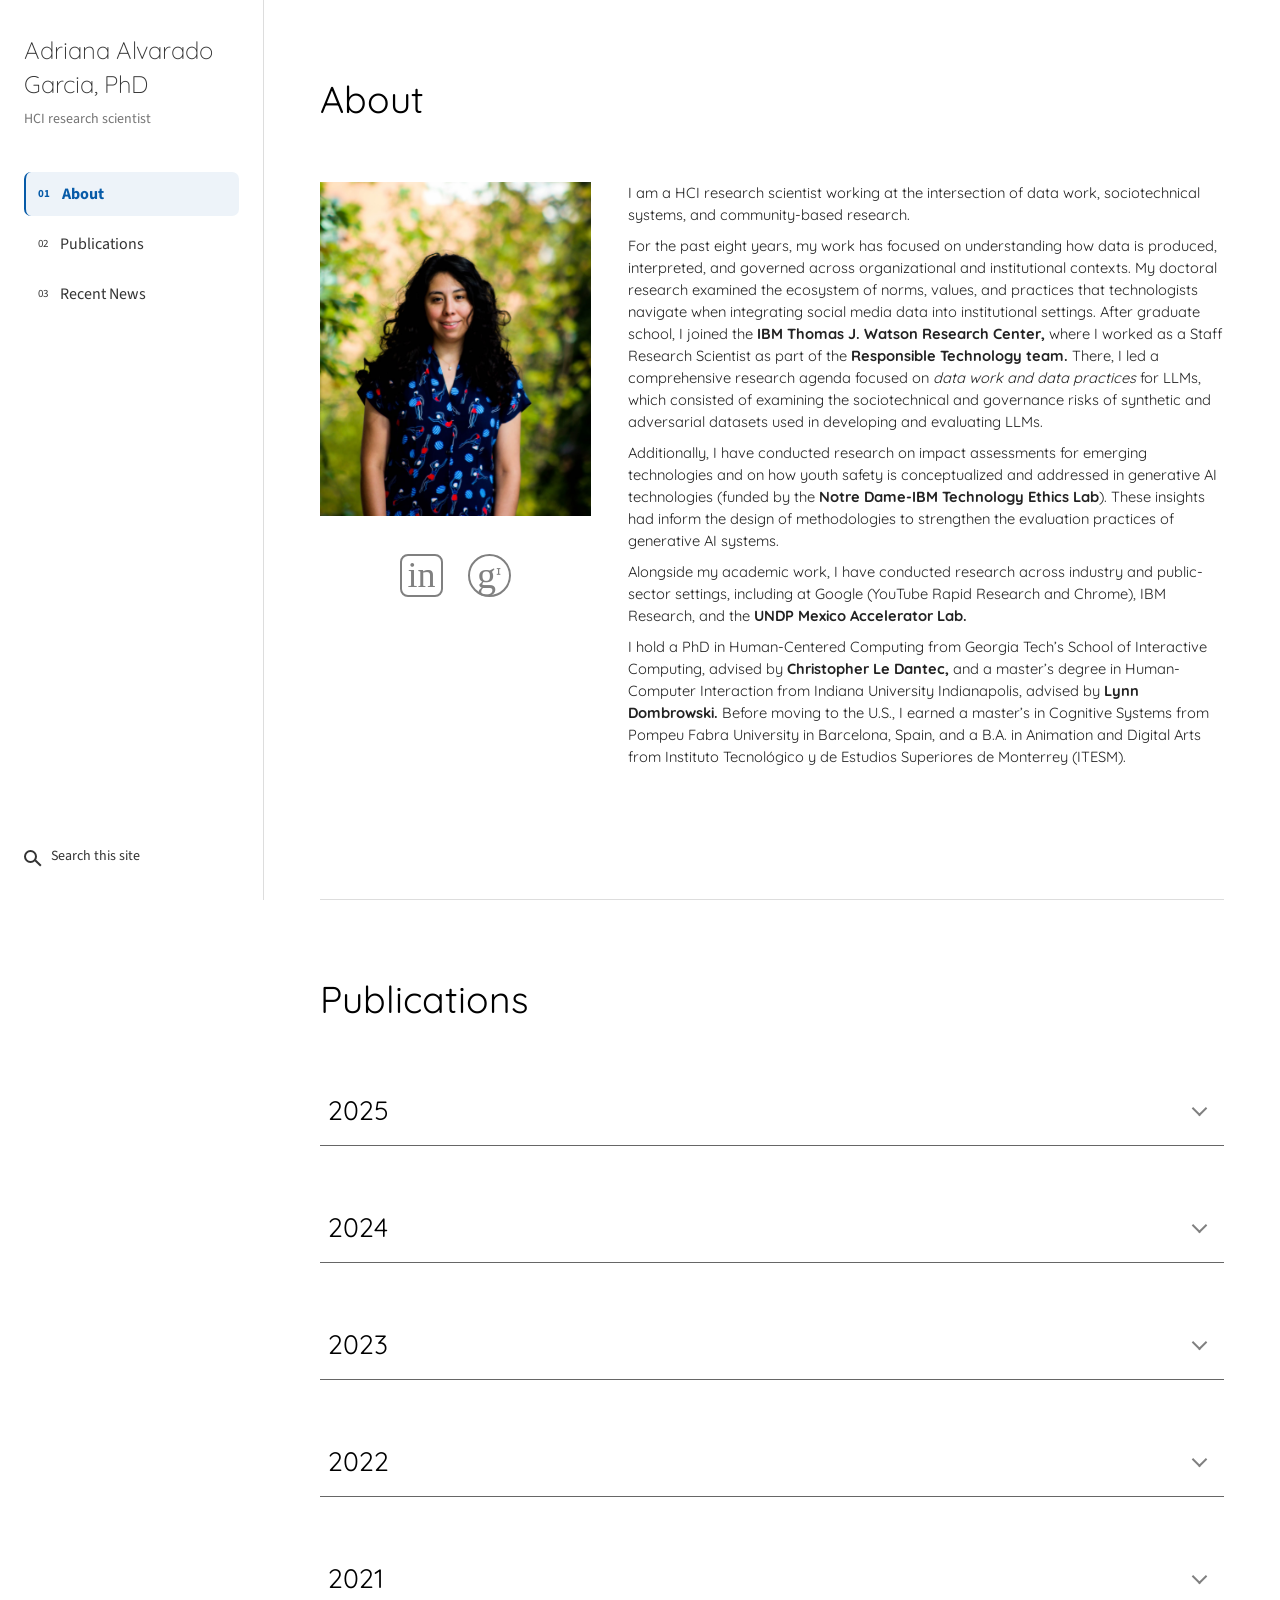
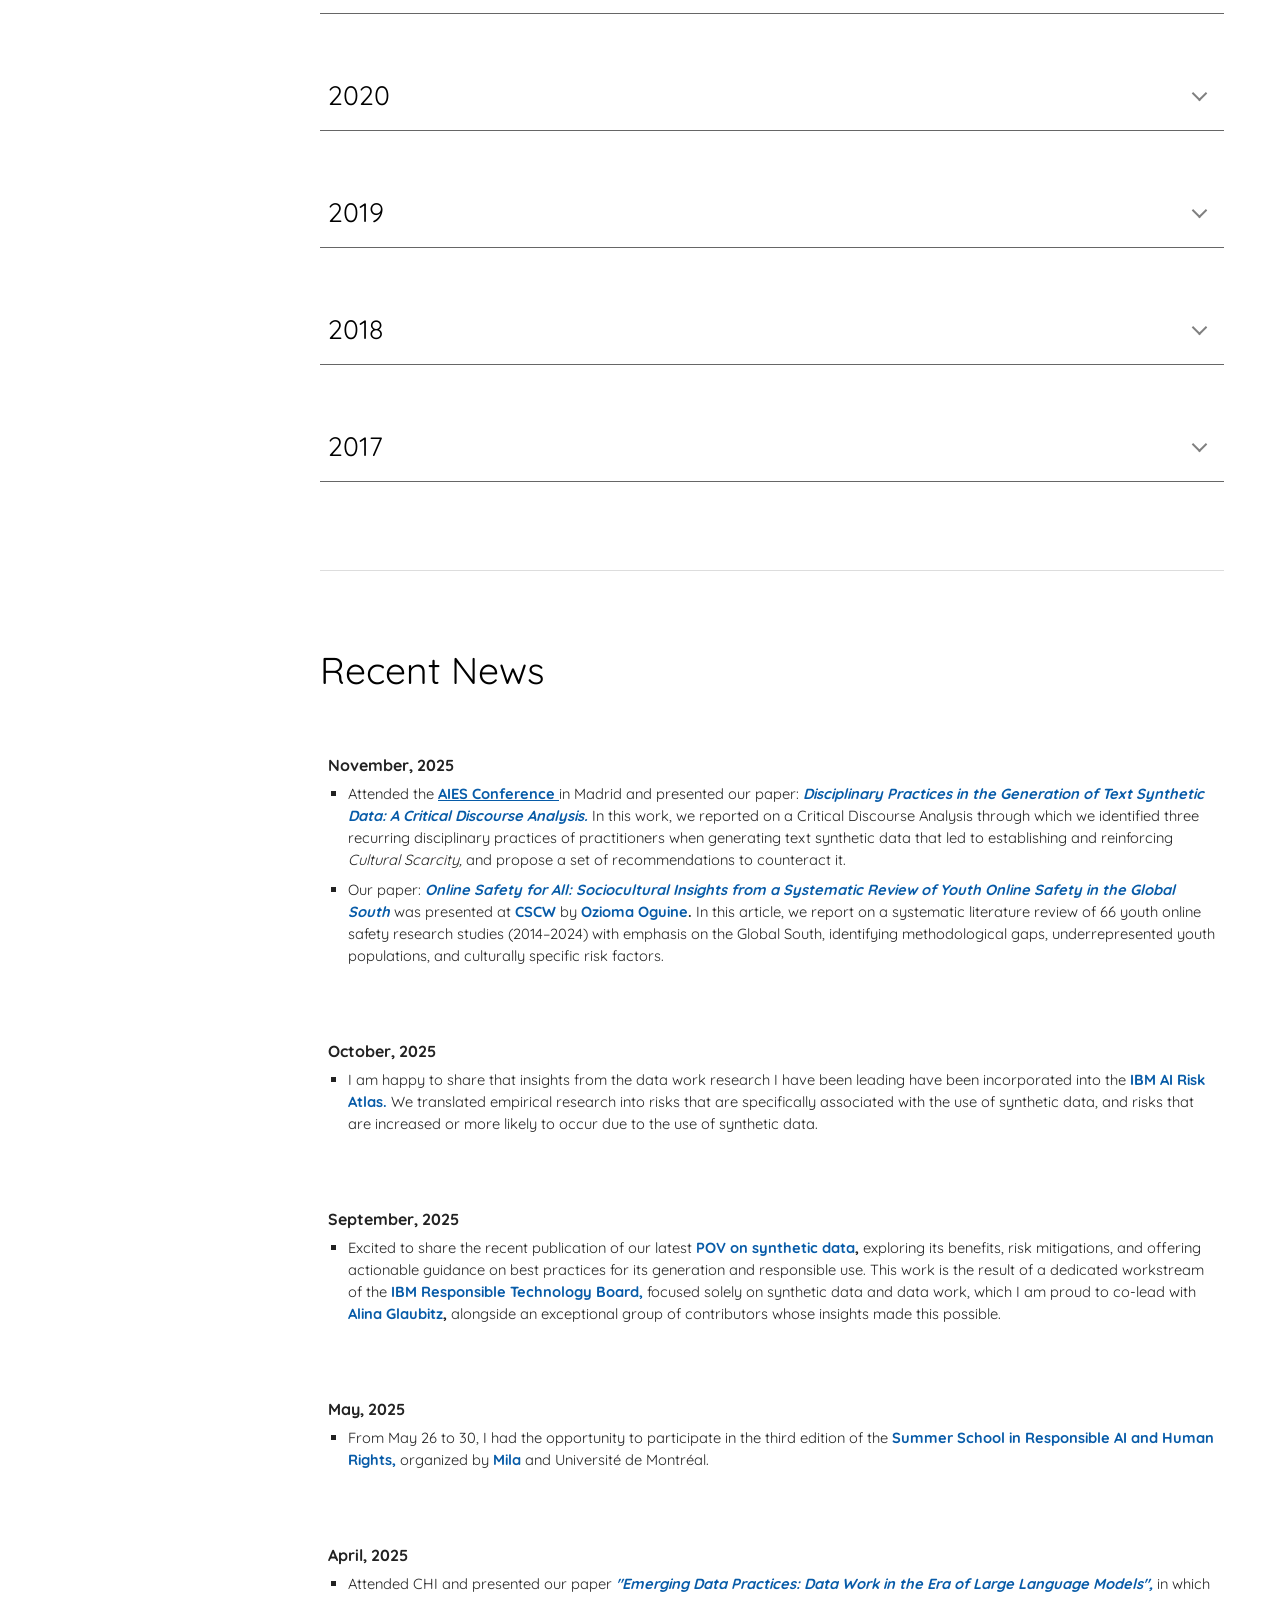
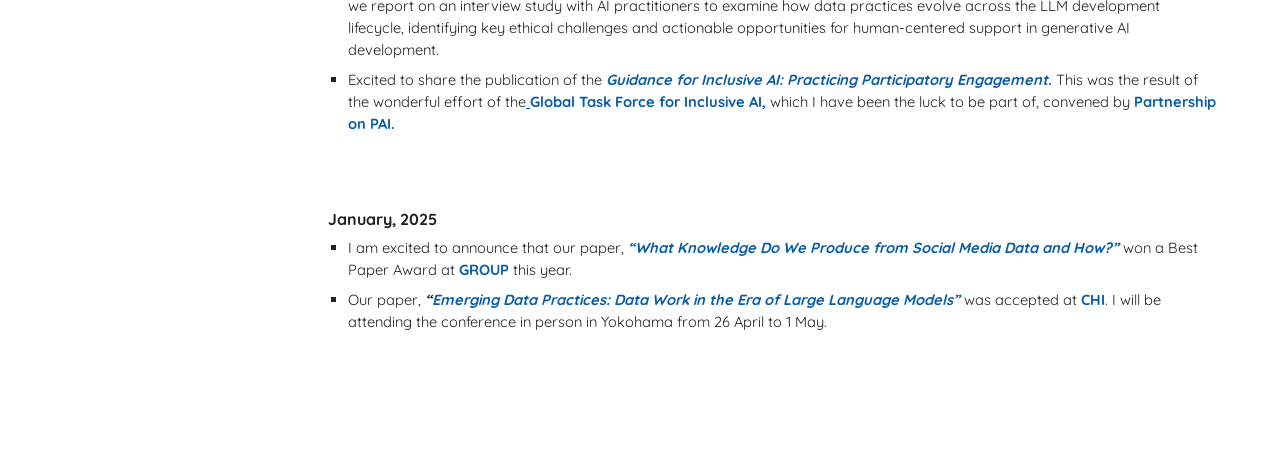
==== index.html @ a26ce8b4 "Add scrolling portfolio layout with sidebar navigation" ====
<!DOCTYPE html>
<html lang="en">
<head>
  <meta charset="UTF-8">
  <meta name="viewport" content="width=device-width, initial-scale=1">
  <meta name="description" content="Adriana Alvarado Garcia — HCI research scientist. About, publications, and recent news.">
  <title>Adriana Alvarado Garcia, PhD</title>
  <link rel="preconnect" href="https://fonts.googleapis.com">
  <link rel="preconnect" href="https://fonts.gstatic.com" crossorigin>
  <link href="https://fonts.googleapis.com/css2?family=Quicksand:wght@300;400;500;600;700&amp;family=Source+Sans+3:wght@400;600;700&amp;display=swap" rel="stylesheet">
  <link rel="stylesheet" href="style.css">
  <script src="navigation.js" defer></script>
</head>
<body>
  <a class="skip-link" href="#main-content">Skip to content</a>

  <header class="sidebar">
    <div class="sidebar-heading">
      <a class="site-name" href="#about">Adriana Alvarado Garcia, PhD</a>
      <p class="site-description">HCI research scientist</p>
    </div>

    <!-- Each link points to a section below. JavaScript updates only its active highlight. -->
    <nav class="section-navigation" aria-label="Main navigation">
      <a href="#about"><span class="section-number" aria-hidden="true">01</span>About</a>
      <a href="#publications"><span class="section-number" aria-hidden="true">02</span>Publications</a>
      <a href="#recent-news"><span class="section-number" aria-hidden="true">03</span>Recent News</a>
    </nav>

    <details class="site-search">
      <summary aria-label="Search this site"><span class="search-icon" aria-hidden="true"></span><span class="search-label">Search this site</span></summary>
      <form action="https://www.google.com/search" method="get">
        <label for="search-query">Search this site with Google</label>
        <input type="hidden" name="sitesearch" value="adrianaag.github.io/adriana-alvarado.github.io/">
        <input id="search-query" type="search" name="q" required>
        <button type="submit">Search</button>
      </form>
    </details>
  </header>

  <!-- All website content lives here; edit these sections directly. -->
  <main id="main-content" class="site-main" tabindex="-1">
    <h1 class="visually-hidden">Adriana Alvarado Garcia, PhD</h1>

    <section id="about" class="content-section" aria-labelledby="about-heading">
      <h2 id="about-heading" class="section-title">About</h2>
      <div class="about-layout">
        <aside class="profile" aria-label="Portrait and professional profiles">
          <img class="portrait" src="assets/adriana.jpg" alt="Adriana Alvarado Garcia" width="365" height="449">
          <div class="social-links">
            <a class="linkedin" href="https://www.linkedin.com/in/adrianaalvaradogarcia/" aria-label="LinkedIn profile">in</a>
            <a class="scholar" href="https://scholar.google.com/citations?user=RM2szxkAAAAJ&amp;hl=en" aria-label="Google Scholar profile">g<span aria-hidden="true">ᶦ</span></a>
          </div>
        </aside>

        <section class="biography" aria-label="About Adriana">
          <!-- Edit the biography paragraphs below. -->
          <p>
            I am a HCI research scientist working at the intersection of data work, sociotechnical systems, and
            community-based research.
          </p>

          <p>
            For the past eight years, my work has focused on understanding how data is produced, interpreted, and
            governed across organizational and institutional contexts. My doctoral research examined the ecosystem
            of norms, values, and practices that technologists navigate when integrating social media data into
            institutional settings. After graduate school, I joined the <a
            href="https://research.ibm.com/labs/yorktown-heights"><strong>IBM Thomas J. Watson Research
            Center,</strong></a> where I worked as a Staff Research Scientist as part of the <a
            href="https://research.ibm.com/topics/responsible-technology"><strong>Responsible Technology team.
            </strong></a>There, I led a comprehensive research agenda focused on <em>data work and data
            practices</em> for LLMs, which consisted of examining the sociotechnical and governance risks of
            synthetic and adversarial datasets used in developing and evaluating LLMs.
          </p>

          <p>
            Additionally, I have conducted research on impact assessments for emerging technologies and on how
            youth safety is conceptualized and addressed in generative AI technologies (funded by the <a
            href="https://ethics.nd.edu/assets/605840/final_2023_24_tel_annual_report.pdf"><strong>Notre Dame-IBM
            Technology Ethics Lab</strong></a>). These insights had inform the design of methodologies to
            strengthen the evaluation practices of generative AI systems.
          </p>

          <p>
            Alongside my academic work, I have conducted research across industry and public-sector settings,
            including at Google (YouTube Rapid Research and Chrome), IBM Research, and the <a
            href="https://www.undp.org/acceleratorlabs/undp-mexico-accelerator-lab"><strong>UNDP Mexico Accelerator
            Lab. </strong></a>
          </p>

          <p>
            I hold a PhD in Human-Centered Computing from Georgia Tech’s School of Interactive Computing, advised
            by <a href="https://www.khoury.northeastern.edu/people/chris-le-dantec/"><strong>Christopher Le
            Dantec,</strong></a> and a master’s degree in Human-Computer Interaction from Indiana University
            Indianapolis, advised by <a href="https://www.cc.gatech.edu/people/lynn-dombrowski"><strong>Lynn
            Dombrowski.</strong></a> Before moving to the U.S., I earned a master’s in Cognitive Systems from
            Pompeu Fabra University in Barcelona, Spain, and a B.A. in Animation and Digital Arts from Instituto
            Tecnológico y de Estudios Superiores de Monterrey (ITESM).
          </p>
        </section>
      </div>
    </section>

    <section id="publications" class="content-section publications" aria-labelledby="publications-heading">
      <h2 id="publications-heading" class="section-title">Publications</h2>

      <!-- Years are collapsed initially. Add 'open' to a details tag to expand it by default. -->
      <!-- 2025: copy an article block to add a publication. -->
      <details class="publication-year" id="year-2025">
        <summary><h3>2025</h3></summary>
        <article class="publication">
          <h4>
            <a href="https://ojs.aaai.org/index.php/AIES/article/view/36538">Disciplinary Practices in the
            Generation of Text Synthetic Data: A Critical Discourse Analysis.</a>
          </h4>
          <p class="authors">
            <u>Alvarado Garcia, A.,</u> Shukla, N. A., Azmat, M.,&amp; Wong-Villacres, M.
          </p>
          <p class="venue">
            AIES 2025 Conference Paper
          </p>
        </article>

        <article class="publication">
          <h4>
            <a href="https://www.ibm.com/downloads/documents/us-en/1379d3325a5ae60f">Unlocking AI Opportunities
            with the Responsible Generation and Use of Synthetic Data</a>
          </h4>
          <p class="authors">
            <u>Adriana Alvarado Garcia, </u>Alina Glaubitz, Aliza Heching, Andrea Greggo, Eda Kavlakoglu, Enikõ
            Rózsa, Erik Altman, Jamie VanDodick, Joy Deng, Kristi Spess, Muneeza Azmat, Perla Khattar, Saishruthi
            Swaminathan, Rogerio Abreu de Paula.
          </p>
          <p class="venue">
            IBM Responsible Technology Board Point of View 2025
          </p>
        </article>

        <article class="publication">
          <h4>
            <a href="https://dl.acm.org/doi/10.1145/3757639">Online Safety for All: Sociocultural Insights from a
            Systematic Review of Youth Online Safety in the Global South.</a>
          </h4>
          <p class="authors">
            Ozioma C. Oguine, Oghenemaro Anuyah, Zainab Agha, Iris Melgarez, <u>Adriana Alvarado Garcia,
            </u>Karla Badillo-Urquiola.
          </p>
          <p class="venue">
            CSCW 2025 Conference Paper
          </p>
        </article>

        <article class="publication">
          <h4>
            <a href="https://dl.acm.org/doi/10.1145/3715070.3748294">Bridging Expertise and Participation in AI:
            Multistakeholder Approaches to Safer AI Systems for Youth Online Safety. </a>
          </h4>
          <p class="authors">
            Ozioma C. Oguine, Johanna Olesk, Jaemarie Solyst, Michael Madaio, Michael Muller, <u>Adriana Alvarado
            Garcia, </u>and Karla Badillo-Urquiola.
          </p>
          <p class="venue">
            CSCW 2025 Workshop
          </p>
        </article>

        <article class="publication">
          <h4>
            <a href="https://dl.acm.org/doi/10.1145/3706598.3714069">Emerging Data Practices: Data Work in the
            Era of Large Language Models.</a>
          </h4>
          <p class="authors">
            <u>Adriana Alvarado Garcia,</u> Heloisa Candello, Karla Badillo-Urquiola, and Marisol Wong-Villacres.
          </p>
          <p class="venue">
            CHI 2025 Conference Paper
          </p>
        </article>

        <article class="publication">
          <h4>
            <a href="https://www.tandfonline.com/doi/full/10.1080/23299460.2025.2499302">Opportunities and
            challenges of multidisciplinary algorithmic impact assessments. </a>
          </h4>
          <p class="authors">
            Becerra Sandoval, J. C., Jing, F., <u>Alvarado Garcia, A.,</u> Berger, S. E., Candello, H., &amp;
            Lustig, C.
          </p>
          <p class="venue">
            Journal of Responsible Innovation 2025
          </p>
        </article>

        <article class="publication">
          <h4>
            <a href="https://dl.acm.org/doi/10.1145/3701216">What Knowledge Do We Produce from Social Media Data
            and How? </a>
          </h4>
          <p class="authors">
            Adriana Alvarado Garcia, Tianling Yang, and Milagros Miceli.
          </p>
          <p class="venue">
            GROUP 2025 Conference Paper 🏆 Best Paper Award
          </p>
        </article>
      </details>

      <!-- 2024: copy an article block to add a publication. -->
      <details class="publication-year" id="year-2024">
        <summary><h3>2024</h3></summary>
        <article class="publication">
          <h4>
            <a href="https://dl.acm.org/doi/10.1145/3613904.3642673">Bitacora: A Toolkit for Supporting
            NonProfits to Critically Reflect on Social Media Data Use. </a>
          </h4>
          <p class="authors">
            Adriana Alvarado Garcia, Marisol Wong-Villacres, Benjamín Hernández, and Christopher A Le Dantec.
          </p>
          <p class="venue">
            CHI 2024 Conference Paper
          </p>
        </article>

        <article class="publication">
          <h4>
            <a href="https://dl.acm.org/doi/10.1145/3678884.3681836">Practicing Inclusivity in AI: Stakeholder
            Engagement Policy in Action.</a>
          </h4>
          <p class="authors">
            Tina M. Park, <u>Adriana Alvarado Garcia, </u>Juana Catalina Becerra Sandoval, Jiyoo Chang, Bill
            Curtis-Davidson, Remi Denton, Seeta Peña Gangadharan, Lara Groves, Jerremy Holland, Kenneth Holstein,
            Tamara Kneese, Jacob Metcalf, Emanuel Moss, Wilneida Negrón, Afsaneh Rigot, and Lauren Wilcox.
          </p>
          <p class="venue">
            CSCW 2024 Workshop
          </p>
        </article>

        <article class="publication">
          <h4>
            <a href="https://dl.acm.org/doi/10.1145/3678884.3681904">Identifying the Values that Shape HCI and
            CSCW Research with Latin American Communities: A Collaborative Autoethnography. </a>
          </h4>
          <p class="authors">
            Carla F. Griggio, Mayra D. Barrera Machuca, Marisol Wong-Villacres, Laura S. Gaytán-Lugo, Karla
            Badillo-Urquiola, <u>Adriana Alvarado Garcia,</u> Monica Perusquia-Hernandez, Marianela Ciolfi
            Felice, Franceli L. Cibrian, Michaelanne Thomas, Carolina Fuentes, and Pedro Reynolds-Cuéllar.
          </p>
          <p class="venue">
            CSCW 2024 Poster
          </p>
        </article>
      </details>

      <!-- 2023: copy an article block to add a publication. -->
      <details class="publication-year" id="year-2023">
        <summary><h3>2023</h3></summary>
        <article class="publication">
          <h4>
            <a href="https://dl.acm.org/doi/10.1145/3544548.3580916">Mobilizing Social Media Data: Reflections of
            a Researcher Mediating between Data and Organization. </a>
          </h4>
          <p class="authors">
            <u>Adriana Alvarado Garcia, </u>Marisol Wong-Villacres, Milagros Miceli, Benjamín Hernández, and
            Christopher A Le Dantec.
          </p>
          <p class="venue">
            CHI 2023 Conference Paper
          </p>
        </article>

        <article class="publication">
          <h4>
            <a href="https://dl.acm.org/doi/10.1145/3584931.3611282">Community-driven AI: Empowering people
            through responsible data-driven decision-making. </a>
          </h4>
          <p class="authors">
            Ruyuan Wan, <u>Adriana Alvarado Garcia, </u>Devansh Saxena, Catalina Vajiac, Anna Kawakami, Logan
            Stapleton, Haiyi Zhu, Kenneth Holstein, Heloisa Candello, and Karla Badillo-Urquiola.
          </p>
          <p class="venue">
            CSCW 2023 Workshop
          </p>
        </article>

        <article class="publication">
          <h4>
            FUBU: Community and Care in Conferences and Research. «Critiquing and Rethinking Fairness,
            Accountability, and Transparency»
          </h4>
          <p class="authors">
            Emnet Tafesse, Lauren Quigley, <u>Adriana Alvarado Garcia, </u>J. Becerra Sandoval, and Ranjit Singh.
          </p>
          <p class="venue">
            FAccT 2023 CRAFT Session
          </p>
        </article>

        <article class="publication">
          <h4>
            <a href="https://dl.acm.org/doi/10.1145/3545947.3569601">Trajectory of Hispanic Women Professionals:
            Challenges and Strategies. </a>
          </h4>
          <p class="authors">
            <u>Adriana Alvarado Garcia, </u>Karla Badillo-Urquiola, Brianna Posadas, and Manuel A.
            Pérez-Quiñones.
          </p>
          <p class="venue">
            SIGCSE 2023 Panel | <a
            href="https://women.acm.org/latina-computing-professionals-panel-at-tapia-2022/">ACM-W Note</a>
          </p>
        </article>
      </details>

      <!-- 2022: copy an article block to add a publication. -->
      <details class="publication-year" id="year-2022">
        <summary><h3>2022</h3></summary>
        <article class="publication">
          <h4>
            <a href="https://dl.acm.org/doi/10.1145/3555623">Documenting Data Production Processes: A
            Participatory Approach for Data Work. </a>
          </h4>
          <p class="authors">
            Milagros Miceli, Tianling Yang, <u>Adriana Alvarado Garcia, </u>Julian Posada, Sonja Mei Wang, Marc
            Pohl, and Alex Hanna.
          </p>
          <p class="venue">
            CSCW 2022 Conference Paper
          </p>
        </article>

        <article class="publication">
          <h4>
            <a href="https://dl.acm.org/doi/10.1145/3491101.3516404">SIGuiendo’ Each Other Steps. </a>
          </h4>
          <p class="authors">
            Heloisa Candello, Adriana S Vivacqua, Pedro Reynolds-Cuéllar, Marisol Wong-Villacres, Laura Sanely
            Gaytán-Lugo, and <u>Adriana Alvarado Garcia. </u>
          </p>
          <p class="venue">
            CHI 2022 SIG
          </p>
        </article>

        <article class="publication">
          <h4>
            <a href="https://dl.acm.org/doi/10.1145/3491101.3505222">Crossing Data: Building Bridges with
            Activist and Academic Practices from and for Latin America (Cruzar datos: Tendiendo Puentes con
            Prácticas Activistas y Académicas desde y para América Latina). </a>
          </h4>
          <p class="authors">
            <u>Adriana Alvarado Garcia,</u> Ivana Feldfeber, Milagros Miceli, Saide Mobayed, and Helena Suárez
            Val.
          </p>
          <p class="venue">
            CHI 2022 Workshop
          </p>
        </article>
      </details>

      <!-- 2021: copy an article block to add a publication. -->
      <details class="publication-year" id="year-2021">
        <summary><h3>2021</h3></summary>
        <article class="publication">
          <h4>
            Resisting Resolution: Enterprise Civic Systems Meet Community Organizing. Multimodal Technologies and
            Interaction.
          </h4>
          <p class="authors">
            Le Dantec CA, <u>Alvarado Garcia A,</u> Connelly C, Meng A.
          </p>
          <p class="venue">
            Journal Multimodal Technology and Interaction 2021
          </p>
        </article>

        <article class="publication">
          <h4>
            Keepin’ it real about race in HCI.
          </h4>
          <p class="authors">
            Race in HCI Collective, Angela D. R. Smith, <u>Adriana Alvarado Garcia,</u> Ian Arawjo, Audrey
            Bennett, Khalia Braswell, Bryan Dosono, Ron Eglash, Denae Ford, Daniel Gardner, Shamika Goddard, Jaye
            Nias, Cale Passmore, Yolanda Rankin, Naba Rizvi, Carol F. Scott, Jakita Thomas, Alexandra To, Ihudiya
            Finda Ogbonnaya-Ogburu, and Marisol Wong-Villacres.
          </p>
          <p class="venue">
            Interactions Magazine (September - October 2021)
          </p>
        </article>

        <article class="publication">
          <h4>
            Decolonial Pathways: Our Manifesto for a Decolonizing Agenda in HCI Research and Design.
          </h4>
          <p class="authors">
            <u>Adriana Alvarado Garcia, </u>Juan F. Maestre, Manuhuia Barcham, Marilyn Iriarte, Marisol
            Wong-Villacres, Oscar A Lemus, Palak Dudani, Pedro Reynolds-Cuéllar, Ruotong Wang, and Teresa
            Cerratto Pargman.
          </p>
          <p class="venue">
            CHI 2021 alt.chi
          </p>
        </article>

        <article class="publication">
          <h4>
            Lessons from Latin America: embracing horizontality to reconstruct HCI as a pluriverse.
          </h4>
          <p class="authors">
            Marisol Wong-Villacres, <u>Adriana Alvarado Garcia,</u> Karla Badillo-Urquiola, Mayra Donaji Barrera
            Machuca, Marianela Ciolfi Felice, Laura S. Gaytán-Lugo, Oscar A. Lemus, Pedro Reynolds-Cuéllar, and
            Monica Perusquía-Hernández.
          </p>
          <p class="venue">
            Interactions Magazine (March - April 2021)
          </p>
        </article>
      </details>

      <!-- 2020: copy an article block to add a publication. -->
      <details class="publication-year" id="year-2020">
        <summary><h3>2020</h3></summary>
        <article class="publication">
          <h4>
            Data Migrations: Exploring the Use of Social Media Data as Evidence for Human Rights Advocacy.
          </h4>
          <p class="authors">
            <u>Adriana Alvarado Garcia,</u> Matthew J. Britton, Dhairya Manish Doshi, Munmun De Choudhury, and
            Christopher A. Le Dantec.
          </p>
          <p class="venue">
            CSCW 2020 Conference Paper
          </p>
        </article>

        <article class="publication">
          <h4>
            Decolonizing Learning Spaces for Sociotechnical Research and Design.
          </h4>
          <p class="authors">
            Marisol Wong-Villacres, <u>Adriana Alvarado Garcia, </u>Juan F. Maestre, Pedro Reynolds-Cuéllar,
            Heloisa Candello, Marilyn Iriarte, and Carl DiSalvo.
          </p>
          <p class="venue">
            CSCW 2020 Workshop
          </p>
        </article>

        <article class="publication">
          <h4>
            Civic Technologies: Research, Practice and Open Challenges.
          </h4>
          <p class="authors">
            Pablo Aragon,Adriana Alvarado Garcia, Christopher A. Le Dantec, Claudia Flores-Saviaga, and Jorge
            Saldivar.
          </p>
          <p class="venue">
            CSCW 2020 Workshop
          </p>
        </article>

        <article class="publication">
          <h4>
            Fostering HCI Research in, by, and for Latin America.
          </h4>
          <p class="authors">
            <u>Adriana Alvarado Garcia,</u> Karla Badillo-Urquiola, Mayra D. Barrera Machuca, Franceli L.
            Cibrian, Marianela Ciolfi Felice, Laura S. Gaytán-Lugo, Diego Gómez-Zará, Carla F. Griggio, Monica
            Perusquia-Hernandez, Soraia Silva-Prietch, Carlos E. Tejada, and Marisol Wong-Villacres.
          </p>
          <p class="venue">
            CHI 2020 SIG
          </p>
        </article>

        <article class="publication">
          <h4>
            What’s Race Got To Do With It? Engaging in Race in HCI.
          </h4>
          <p class="authors">
            Angela D. R. Smith, Alex A. Ahmed, <u>Adriana Alvarado Garcia, </u>Bryan Dosono, Ihudiya
            Ogbonnaya-Ogburu, Yolanda Rankin, Alexandra To, and Kentaro Toyama.
          </p>
          <p class="venue">
            CHI 2020 Workshop
          </p>
        </article>

        <article class="publication">
          <h4>
            Reflections from the Classroom and Beyond: Imagining a Decolonized HCI Education.
          </h4>
          <p class="authors">
            Marisol Wong-Villacres, <u>Adriana Alvarado Garcia,</u> and Javier Tibau.
          </p>
          <p class="venue">
            CHI 2020 alt.chi
          </p>
        </article>
      </details>

      <!-- 2019: copy an article block to add a publication. -->
      <details class="publication-year" id="year-2019">
        <summary><h3>2019</h3></summary>
        <article class="publication">
          <h4>
            Bringing Shades of Feminism To Human-Centered Computing.
          </h4>
          <p class="authors">
            Manasee Narvilkar, Josiah Mangiameli, <u>Adriana Alvarado Garcia, </u>Azra Ismail, Daniel Schiff,
            Danielle Schechter, Jordan Chen, Karthik Bhat, Marisol Wong-Villacres, Anusha Vasudeva, Aparna
            Ramesh, Michaelanne Dye, Naveena Karusala, Pragati Singh, Savanthi Murthy, Shubhangi Gupta, Udaya
            Lakshmi, and Neha Kumar.
          </p>
          <p class="venue">
            CHI 2019 alt.chi
          </p>
        </article>
      </details>

      <!-- 2018: copy an article block to add a publication. -->
      <details class="publication-year" id="year-2018">
        <summary><h3>2018</h3></summary>
        <article class="publication">
          <h4>
            Quotidian Report: Grassroots Data Practices to Address Public Safety.
          </h4>
          <p class="authors">
            <u>Adriana Alvarado Garcia </u>and Christopher A. Le Dantec.
          </p>
          <p class="venue">
            CSCW 2018 Conference Paper
          </p>
        </article>
      </details>

      <!-- 2017: copy an article block to add a publication. -->
      <details class="publication-year" id="year-2017">
        <summary><h3>2017</h3></summary>
        <article class="publication">
          <h4>
            On Making Data Actionable: How Activists Use Imperfect Data to Foster Social Change for Human Rights
            Violations in Mexico.
          </h4>
          <p class="authors">
            <u>Adriana Alvarado Garcia, </u>Alyson L. Young, and Lynn Dombrowski.
          </p>
          <p class="venue">
            CSCW 2018 Conference Paper
          </p>
        </article>

        <article class="publication">
          <h4>
            Low-Wage Precarious Workers’ Sociotechnical Practices Working Towards Addressing Wage Theft.
          </h4>
          <p class="authors">
            Lynn Dombrowski, Adriana Alvarado Garcia, and Jessica Despard.
          </p>
          <p class="venue">
            CHI 2017 Conference Paper 🏆 Honorable Mention
          </p>
        </article>
      </details>
    </section>

    <section id="recent-news" class="content-section news" aria-labelledby="news-heading">
      <h2 id="news-heading" class="section-title">Recent News</h2>

      <!-- Add new months at the top. Copy a section for a month, or an li for one news item. -->
      <section class="news-month" aria-labelledby="november-2025">
        <h3 id="november-2025">November, 2025</h3>
        <ul>
          <li>
            Attended the <a href="https://www.aies-conference.com/2025/"><u><strong>AIES Conference
            </strong></u></a>in Madrid and presented our paper:<a
            href="https://ojs.aaai.org/index.php/AIES/article/view/36538"><em> </em><em><strong>Disciplinary
            Practices in the Generation of Text Synthetic Data: A Critical Discourse Analysis.
            </strong></em></a>In this work, we reported on a Critical Discourse Analysis through which we
            identified three recurring disciplinary practices of practitioners when generating text synthetic
            data that led to establishing and reinforcing <em>Cultural Scarcity,</em> and propose a set of
            recommendations to counteract it.
          </li>
          <li>
            Our paper: <a href="https://dl.acm.org/doi/10.1145/3757639"><em><strong>Online Safety for All:
            Sociocultural Insights from a Systematic Review of Youth Online Safety in the Global
            South</strong></em> </a>was presented at <a
            href="https://cscw.acm.org/2025/"><strong>CSCW</strong></a> by <a
            href="https://www.linkedin.com/in/ozioma-oguine-083653135/overlay/about-this-profile/"><strong>Ozioma
            Oguine</strong></a><strong>. </strong>In this article, we report on a systematic literature review of
            66 youth online safety research studies (2014–2024) with emphasis on the Global South, identifying
            methodological gaps, underrepresented youth populations, and culturally specific risk factors.
          </li>
        </ul>
      </section>

      <section class="news-month" aria-labelledby="october-2025">
        <h3 id="october-2025">October, 2025</h3>
        <ul>
          <li>
            I am happy to share that insights from the data work research I have been leading have been
            incorporated into the<a href="https://www.ibm.com/docs/en/watsonx/saas?topic=ai-risk-atlas"><strong>
            IBM AI Risk Atlas. </strong></a>We translated empirical research into risks that are specifically
            associated with the use of synthetic data, and risks that are increased or more likely to occur due
            to the use of synthetic data.
          </li>
        </ul>
      </section>

      <section class="news-month" aria-labelledby="september-2025">
        <h3 id="september-2025">September, 2025</h3>
        <ul>
          <li>
            Excited to share the recent publication of our latest <a
            href="https://www.ibm.com/downloads/documents/us-en/1379d3325a5ae60f"><strong>POV on synthetic
            data</strong></a><strong>,</strong> exploring its benefits, risk mitigations, and offering actionable
            guidance on best practices for its generation and responsible use. This work is the result of a
            dedicated workstream of the<a
            href="https://www.ibm.com/think/author/ibm-responsible-technology-board"> <strong>IBM Responsible
            Technology Board,</strong> </a>focused solely on synthetic data and data work, which I am proud to
            co-lead with<a href="https://www.linkedin.com/in/alina-glaubitz/"> <strong>Alina
            Glaubitz</strong></a><strong>,</strong> alongside an exceptional group of contributors whose insights
            made this possible.
          </li>
        </ul>
      </section>

      <section class="news-month" aria-labelledby="may-2025">
        <h3 id="may-2025">May, 2025</h3>
        <ul>
          <li>
            From May 26 to 30, I had the opportunity to participate in the third edition of the <a
            href="https://mila.quebec/en/news/highlights-from-the-2025-summer-school-in-responsible-ai-and-human-rights"><strong>Summer
            School in Responsible AI and Human Rights,</strong></a> organized by <a
            href="https://mila.quebec/en"><strong>Mila</strong></a> and Université de Montréal.
          </li>
        </ul>
      </section>

      <section class="news-month" aria-labelledby="april-2025">
        <h3 id="april-2025">April, 2025</h3>
        <ul>
          <li>
            Attended CHI and presented our paper <a
            href="https://dl.acm.org/doi/10.1145/3706598.3714069"><em><strong>&quot;Emerging Data Practices: Data
            Work in the Era of Large Language Models&quot;,</strong></em></a> in which we report on an interview
            study with AI practitioners to examine how data practices evolve across the LLM development
            lifecycle, identifying key ethical challenges and actionable opportunities for human-centered support
            in generative AI development.
          </li>
          <li>
            Excited to share the publication of the <a
            href="https://partnershiponai.org/guidance-for-inclusive-ai/"><em><strong>Guidance for Inclusive AI:
            Practicing Participatory Engagement. </strong></em></a>This was the result of the wonderful effort of
            the<a href="https://partnershiponai.org/global-task-force-for-inclusive-ai/"><u> </u><strong>Global
            Task Force for Inclusive AI,</strong></a> which I have been the luck to be part of, convened by <a
            href="https://partnershiponai.org"><strong>Partnership on PAI. </strong></a>
          </li>
        </ul>
      </section>

      <section class="news-month" aria-labelledby="january-2025">
        <h3 id="january-2025">January, 2025</h3>
        <ul>
          <li>
            I am excited to announce that our paper, <a
            href="https://dl.acm.org/doi/10.1145/3701216"><em><strong>“What Knowledge Do We Produce from Social
            Media Data and How?”</strong></em></a> won a Best Paper Award at <a
            href="https://group.acm.org/conferences/group25/"><strong>GROUP</strong></a> this year.
          </li>
          <li>
            Our paper, <em><strong>“</strong></em><a
            href="https://dl.acm.org/doi/10.1145/3706598.3714069"><em><strong>Emerging Data Practices: Data Work
            in the Era of Large Language Models” </strong></em></a>was accepted at <a
            href="https://chi2025.acm.org"><strong>CHI</strong></a>. I will be attending the conference in person
            in Yokohama from 26 April to 1 May.
          </li>
        </ul>
      </section>
    </section>
  </main>
</body>
</html>
---- style.css ----
/* Typography and colors shared by the three sections of the page. */
:root {
  color-scheme: light;
  --text: #222;
  --link: #075ba8;
  --muted: #757575;
  --content-width: 1154px;
  --sidebar-width: 264px;
}

* { box-sizing: border-box; }

body {
  margin: 0;
  background: #fff;
  color: var(--text);
  font-family: "Quicksand", Arial, sans-serif;
  font-size: 14.667px;
  font-weight: 400;
  line-height: 1.5;
}

a { color: var(--link); text-decoration: none; }
a:hover { text-decoration: underline; }
a:focus-visible, summary:focus-visible, button:focus-visible, input:focus-visible {
  outline: 2px solid var(--link);
  outline-offset: 5px;
}

.skip-link {
  position: fixed;
  top: -100px;
  left: 16px;
  z-index: 10;
  padding: 10px 16px;
  background: white;
}
.skip-link:focus { top: 8px; }
.visually-hidden {
  position: absolute;
  width: 1px;
  height: 1px;
  padding: 0;
  margin: -1px;
  overflow: hidden;
  clip-path: inset(50%);
  white-space: nowrap;
}

/* Fixed desktop navigation; the same menu becomes a compact sticky bar on mobile. */
.sidebar {
  position: fixed;
  top: 0;
  left: 0;
  bottom: 0;
  z-index: 5;
  width: var(--sidebar-width);
  padding: 34px 24px 28px;
  display: flex;
  flex-direction: column;
  overflow-y: auto;
  border-right: 1px solid #ddd;
  background: #fff;
  color: #333;
}
.site-name {
  display: block;
  color: inherit;
  font-size: 24px;
  font-weight: 300;
  line-height: 1.4;
}
.site-name:hover { text-decoration: none; }
.site-description {
  margin: 8px 0 0;
  font-family: "Source Sans 3", Arial, sans-serif;
  color: var(--muted);
  font-size: 14px;
}
.section-navigation {
  display: flex;
  flex-direction: column;
  gap: 6px;
  margin-top: 42px;
  font-family: "Source Sans 3", Arial, sans-serif;
  font-size: 16px;
  white-space: nowrap;
}
.section-navigation a {
  display: flex;
  align-items: center;
  gap: 12px;
  padding: 10px 12px;
  border-left: 2px solid transparent;
  border-radius: 7px;
  color: inherit;
}
.section-navigation a:hover { background: #f5f7f9; text-decoration: none; }
.section-navigation a[aria-current="location"] {
  border-left-color: var(--link);
  background: #edf3f9;
  color: var(--link);
  font-weight: 700;
}
.section-number { font-size: 11px; }

.site-main {
  max-width: calc(var(--content-width) + 112px);
  margin-left: var(--sidebar-width);
  padding: 72px 56px 40px;
}
.content-section {
  margin-bottom: 72px;
  padding-bottom: 88px;
  border-bottom: 1px solid #ddd;
  scroll-margin-top: 36px;
}
.content-section:last-child { margin-bottom: 0; border-bottom: 0; }
#about { min-height: calc(100svh - 72px); }
.section-title {
  margin: 0 0 54px;
  color: #000;
  font-size: 37.333px;
  line-height: 1.5;
  font-weight: 400;
}

.site-search {
  position: relative;
  margin-top: auto;
  padding-top: 24px;
  font-family: "Source Sans 3", Arial, sans-serif;
  font-size: 14px;
}
.site-search summary {
  display: flex;
  align-items: center;
  gap: 14px;
  min-height: 32px;
  cursor: pointer;
  list-style: none;
}
.site-search summary::-webkit-details-marker { display: none; }
.search-icon {
  position: relative;
  display: block;
  width: 13px;
  height: 13px;
  border: 2px solid currentColor;
  border-radius: 50%;
}
.search-icon::after {
  position: absolute;
  content: "";
  width: 8px;
  height: 2px;
  background: currentColor;
  transform: rotate(45deg);
  top: 10px;
  left: 8px;
}
.site-search form {
  position: absolute;
  bottom: 42px;
  left: 0;
  width: 216px;
  padding: 18px;
  background: #fff;
  color: var(--text);
  border: 1px solid #bbb;
  box-shadow: 0 4px 14px #0002;
  white-space: normal;
}
.site-search label { display: block; margin-bottom: 8px; }
.site-search input[type="search"] { width: 100%; padding: 8px; }
.site-search button { margin-top: 10px; padding: 6px 12px; cursor: pointer; }

.about-layout {
  display: grid;
  grid-template-columns: minmax(220px, 30%) minmax(0, 1fr);
  gap: 37px;
}
.portrait {
  display: block;
  width: 100%;
  height: auto;
  aspect-ratio: 365 / 449;
  object-fit: cover;
}
.social-links {
  display: flex;
  align-items: center;
  justify-content: center;
  gap: 25px;
  margin-top: 38px;
  color: #808080;
}
.social-links a {
  display: inline-flex;
  align-items: center;
  justify-content: center;
  width: 43px;
  height: 43px;
  border: 2px solid currentColor;
  color: inherit;
  line-height: 1;
}
.social-links a:hover { color: var(--link); text-decoration: none; }
.linkedin { font: 36px Georgia, serif; border-radius: 8px; }
.scholar { font: 38px Georgia, serif; border-radius: 50%; }
.scholar span { font-size: 22px; }
.biography { padding-top: 0; }
.biography p { margin: 0 0 9px; }
.biography a { color: inherit; font-weight: 700; }

/* Each year is an independent native HTML disclosure, usable by mouse or keyboard. */
.publication-year { margin-bottom: 53px; scroll-margin-top: 80px; }
.publication-year:last-child { margin-bottom: 0; }
.publication-year > summary {
  position: relative;
  padding: 8px 40px 15px 8px;
  border-bottom: 1px solid #666;
  color: #000;
  font-size: 26.667px;
  line-height: 1.5;
  font-weight: 400;
  cursor: pointer;
  list-style: none;
}
.publication-year > summary::-webkit-details-marker { display: none; }
.publication-year > summary h3 { display: inline; margin: 0; font: inherit; }
.publication-year > summary::after {
  position: absolute;
  top: 21px;
  right: 19px;
  content: "";
  width: 9px;
  height: 9px;
  border-right: 2px solid #808080;
  border-bottom: 2px solid #808080;
  transform: rotate(45deg);
}
.publication-year[open] > summary::after { top: 25px; transform: rotate(225deg); }
.publication { margin: 14px 8px 16px; }
.publication:last-child { margin-bottom: 74px; }
.publication h4 {
  margin: 0;
  font-size: 14.667px;
  line-height: 1.3;
  font-weight: 700;
}
.publication h4 a { color: inherit; }
.publication p { margin: 0; font-size: 13.333px; line-height: 1.45; }
.authors { color: var(--muted); }
.venue { color: var(--link); }

.news-month { margin: 0 8px 72px; }
.news-month:last-child { margin-bottom: 0; }
.news-month h3 { margin: 0 0 6px; font-size: 16px; font-weight: 700; }
.news-month ul { list-style-type: square; padding-left: 20px; margin: 0; }
.news-month li { margin-bottom: 8px; }
.news-month a { font-weight: 700; }

@media (max-width: 1100px) {
  .site-main { padding-right: 32px; padding-left: 32px; }
  .about-layout { grid-template-columns: minmax(180px, 30%) minmax(0, 1fr); gap: 28px; }
}

@media (max-width: 820px) {
  .sidebar {
    position: sticky;
    overflow: visible;
    width: 100%;
    bottom: auto;
    padding: 16px 20px 12px;
    border-right: 0;
    border-bottom: 1px solid #ddd;
  }
  .sidebar-heading { padding-right: 28px; }
  .site-name { font-size: 21px; }
  .site-description { margin-top: 2px; }
  .section-navigation { flex-direction: row; gap: 5px; margin-top: 14px; }
  .section-navigation a { padding: 8px; gap: 6px; font-size: 14px; }
  .section-number { font-size: 10px; }
  .site-search { position: absolute; top: 16px; right: 20px; padding-top: 0; }
  .site-search summary { width: 24px; justify-content: center; }
  .search-label { display: none; }
  .site-search form { top: 40px; right: 0; bottom: auto; left: auto; width: 280px; }
  .site-main { margin-left: 0; padding: 32px 24px; }
  .content-section { margin-bottom: 44px; padding-bottom: 48px; scroll-margin-top: 172px; }
  #about { min-height: auto; }
  .section-title { font-size: 32px; margin-bottom: 32px; }
  .about-layout {
    grid-template-columns: 1fr;
    gap: 28px;
  }
  .profile { width: min(100%, 365px); margin: auto; }
  .social-links { margin-top: 24px; }
  .publication-year { margin-bottom: 32px; scroll-margin-top: 172px; }
  .publication-year > summary { font-size: 24px; }
  .news-month { margin-bottom: 44px; }
}

@media (prefers-reduced-motion: no-preference) {
  html { scroll-behavior: smooth; }
}

@media print {
  .sidebar, .skip-link, .social-links { display: none; }
  .site-main { margin: 0; padding: 0; max-width: none; }
  .content-section { min-height: auto; }
  .publication-year, .news-month { break-inside: avoid; }
}
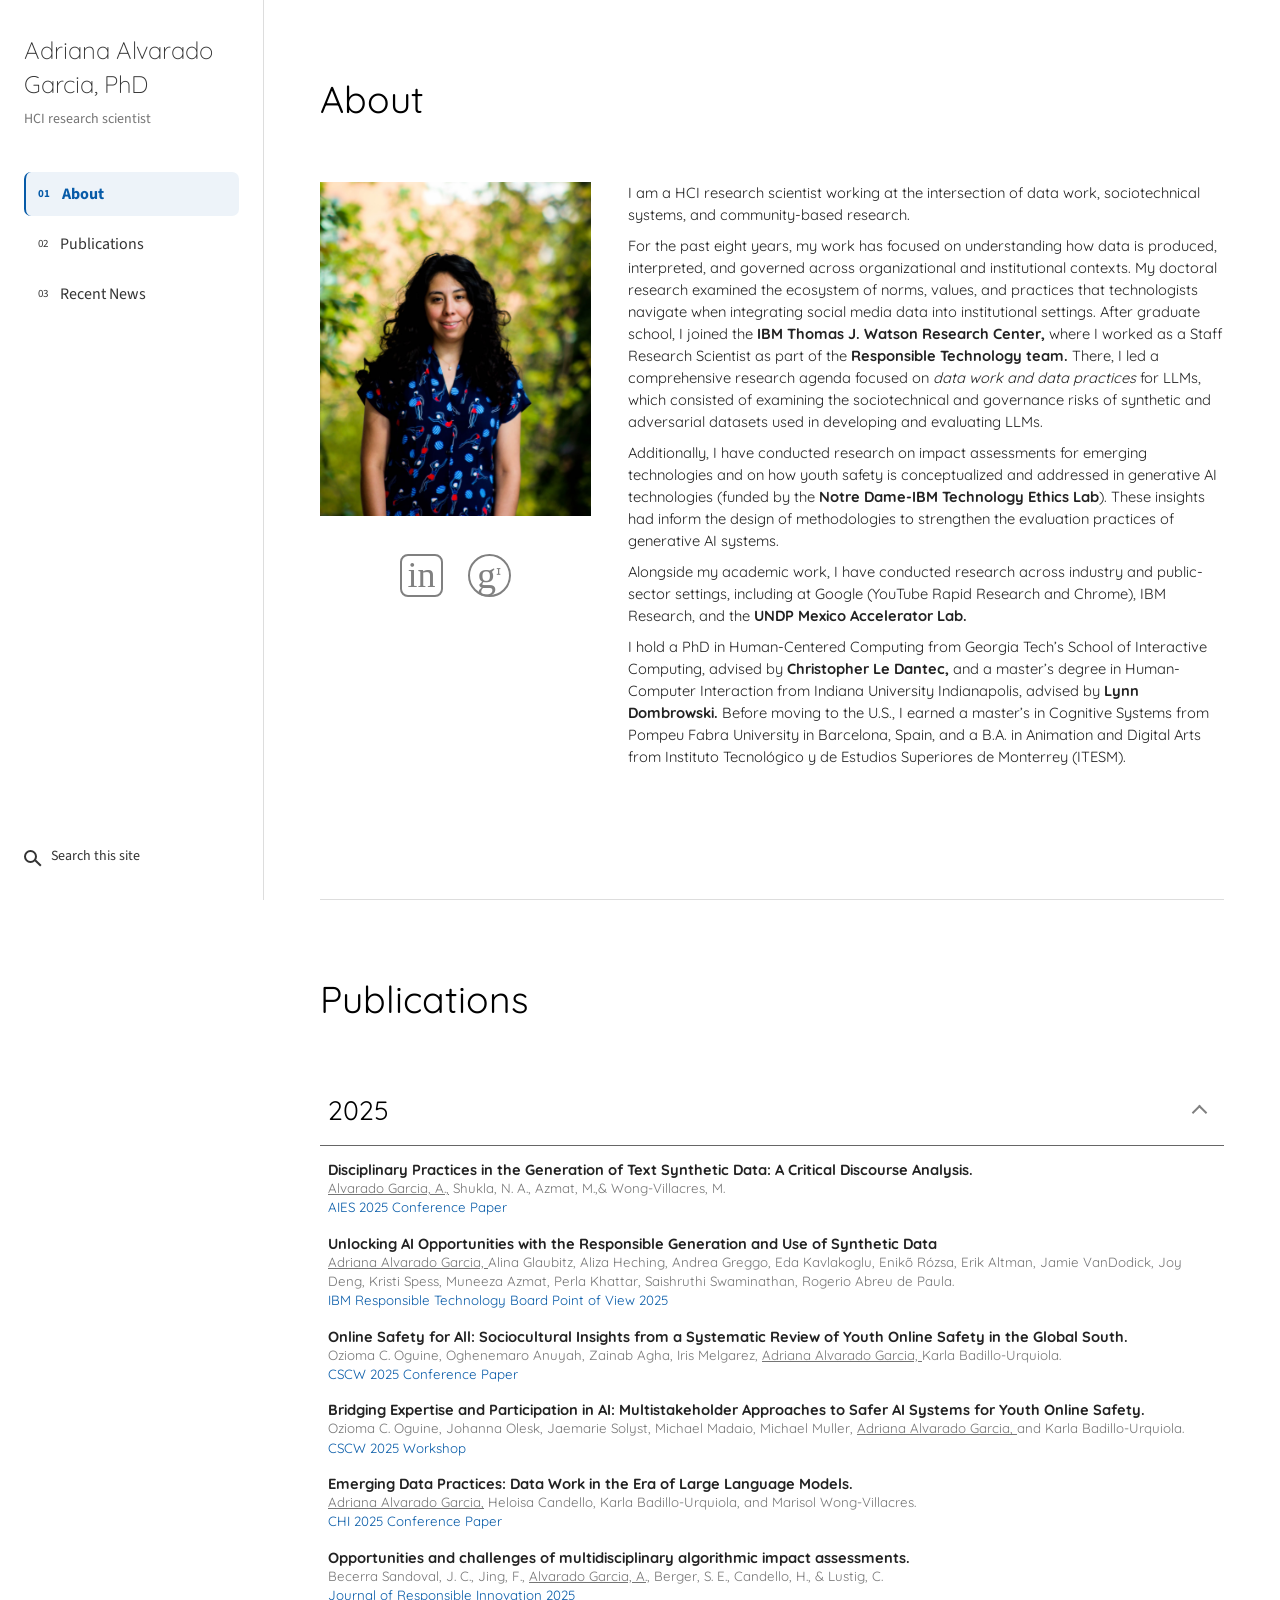
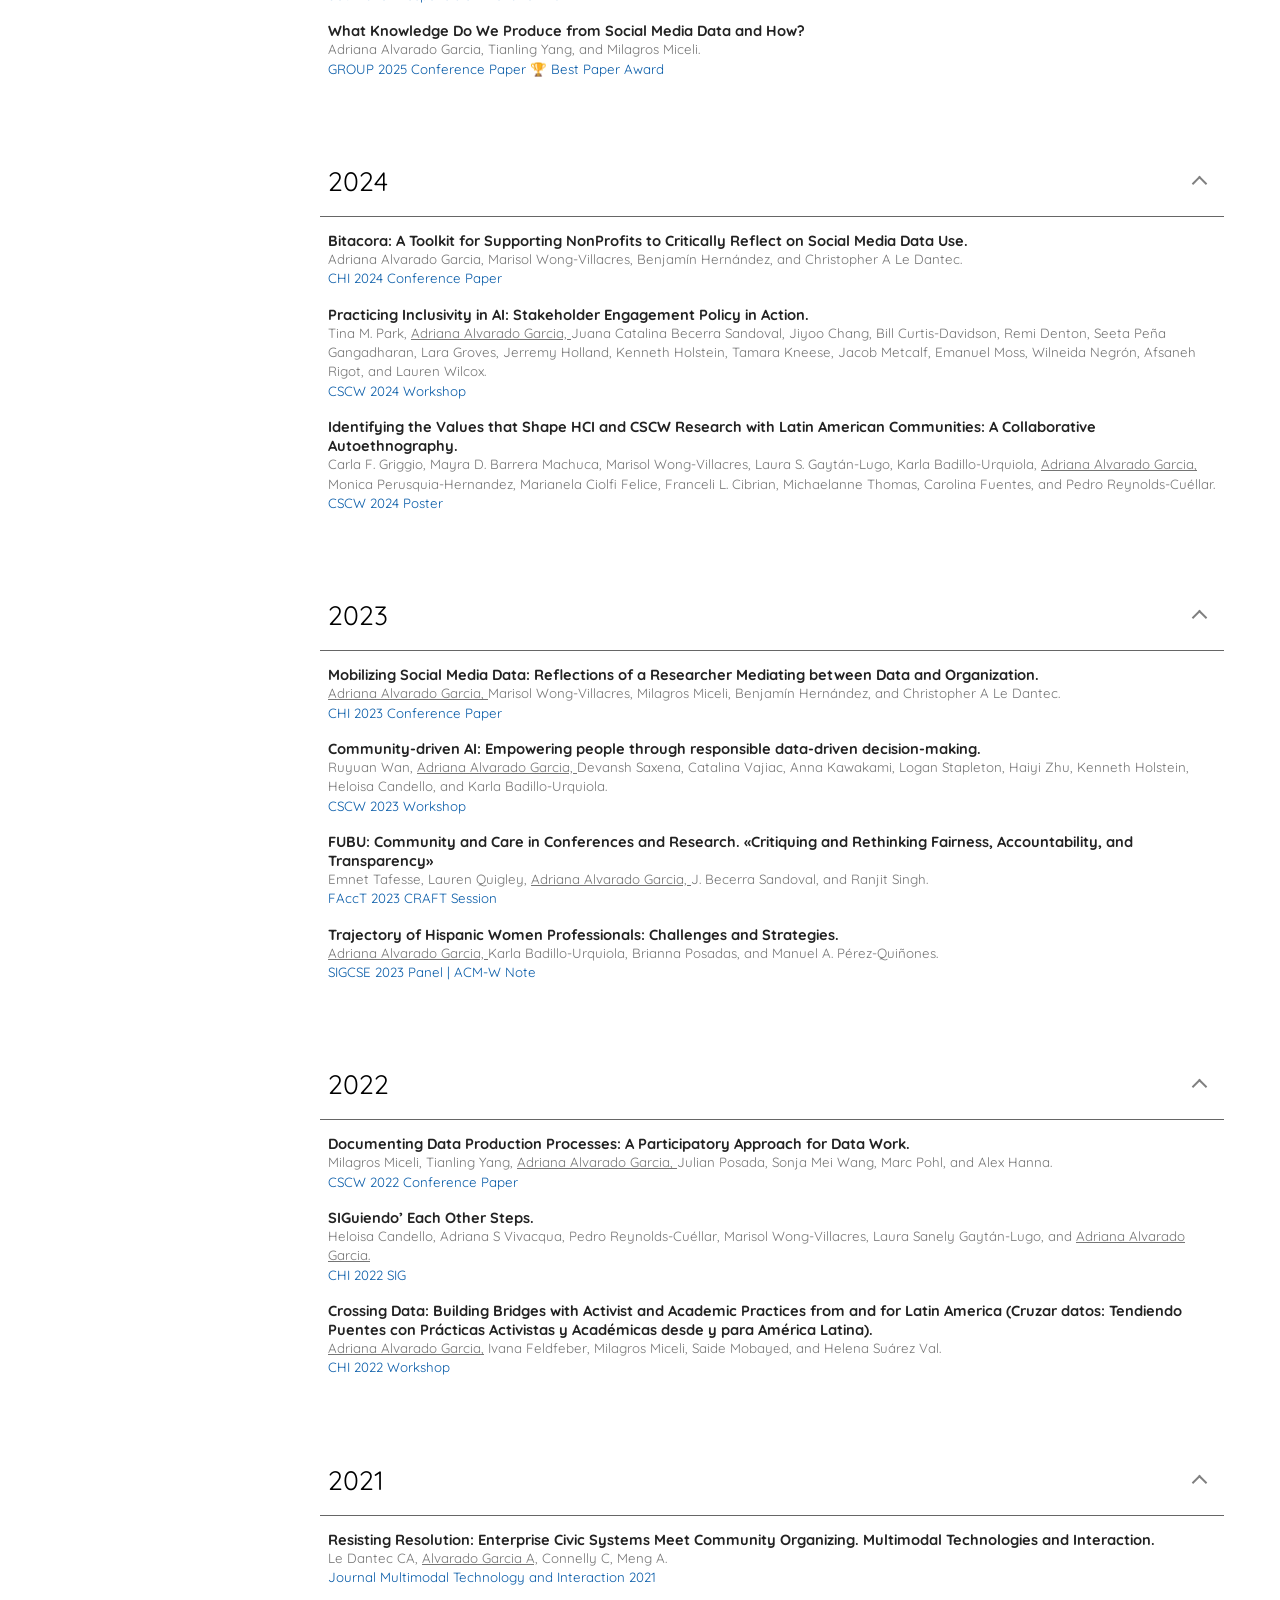
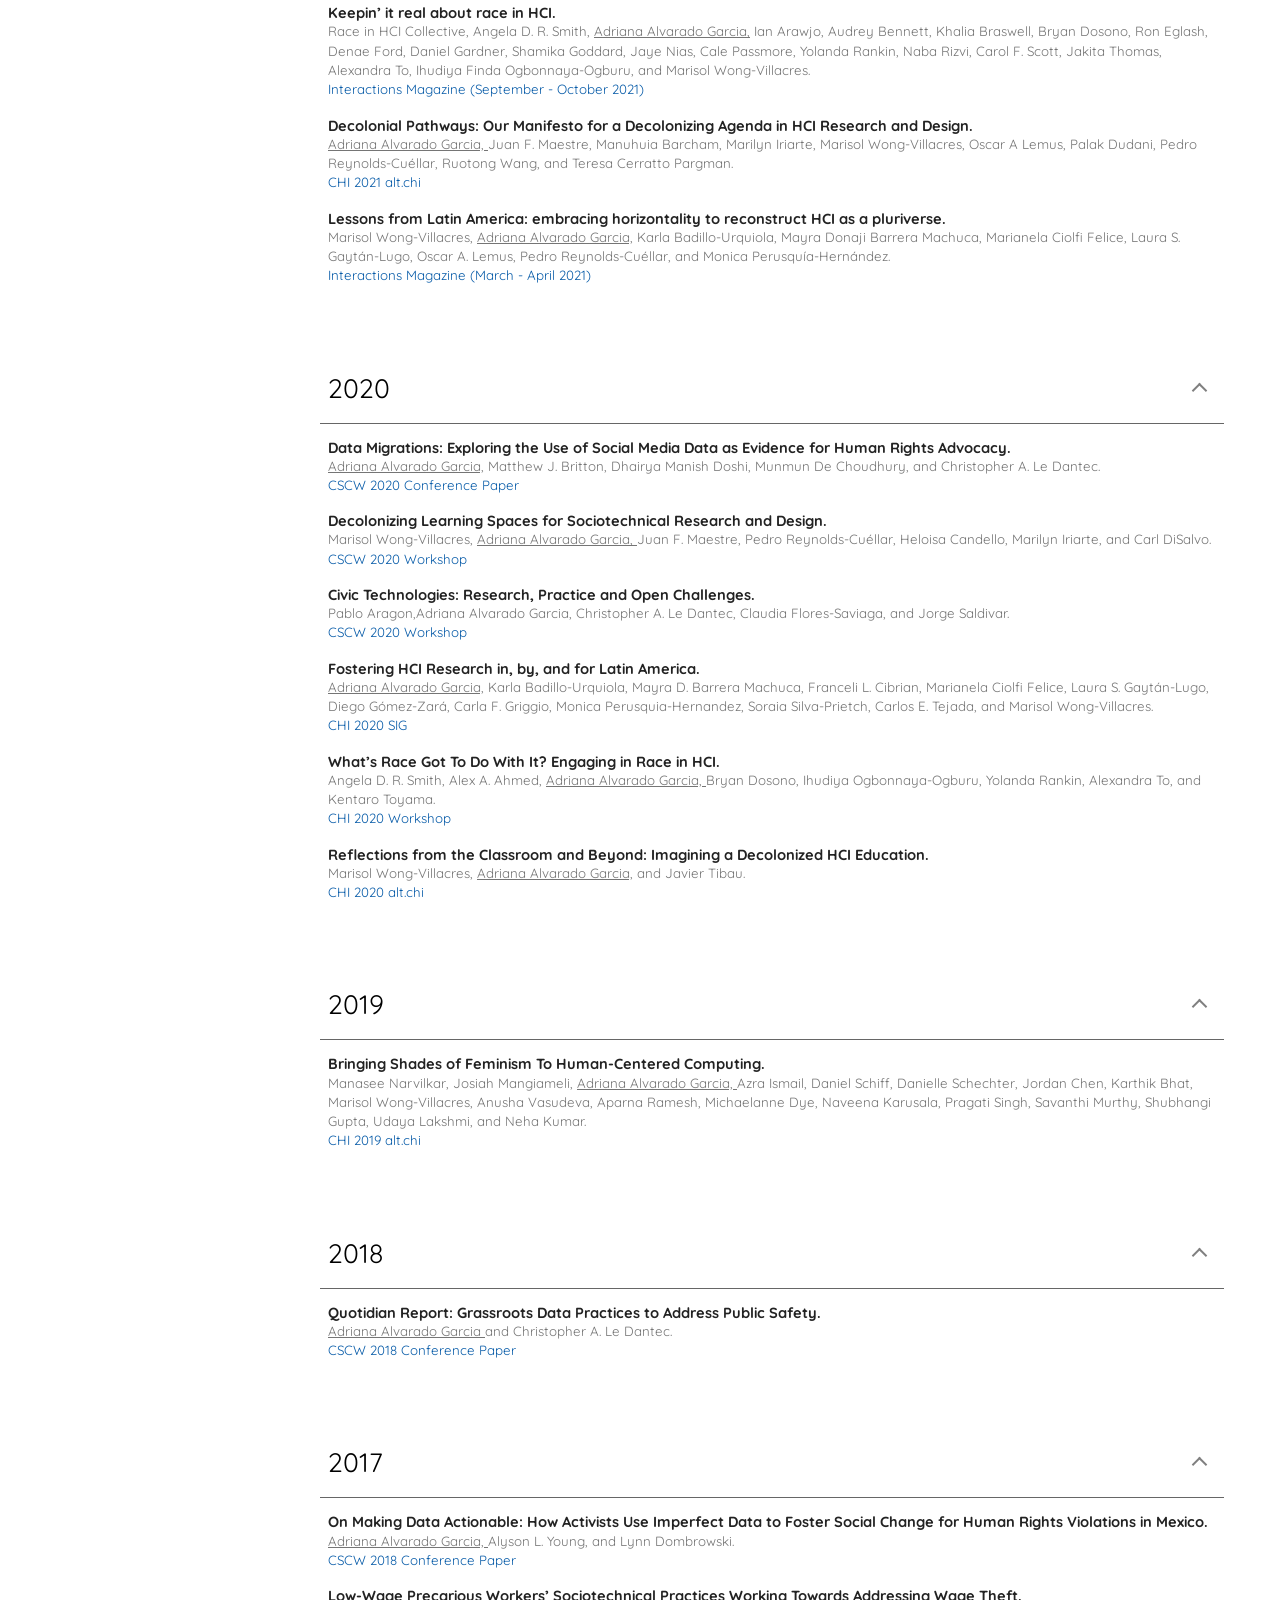
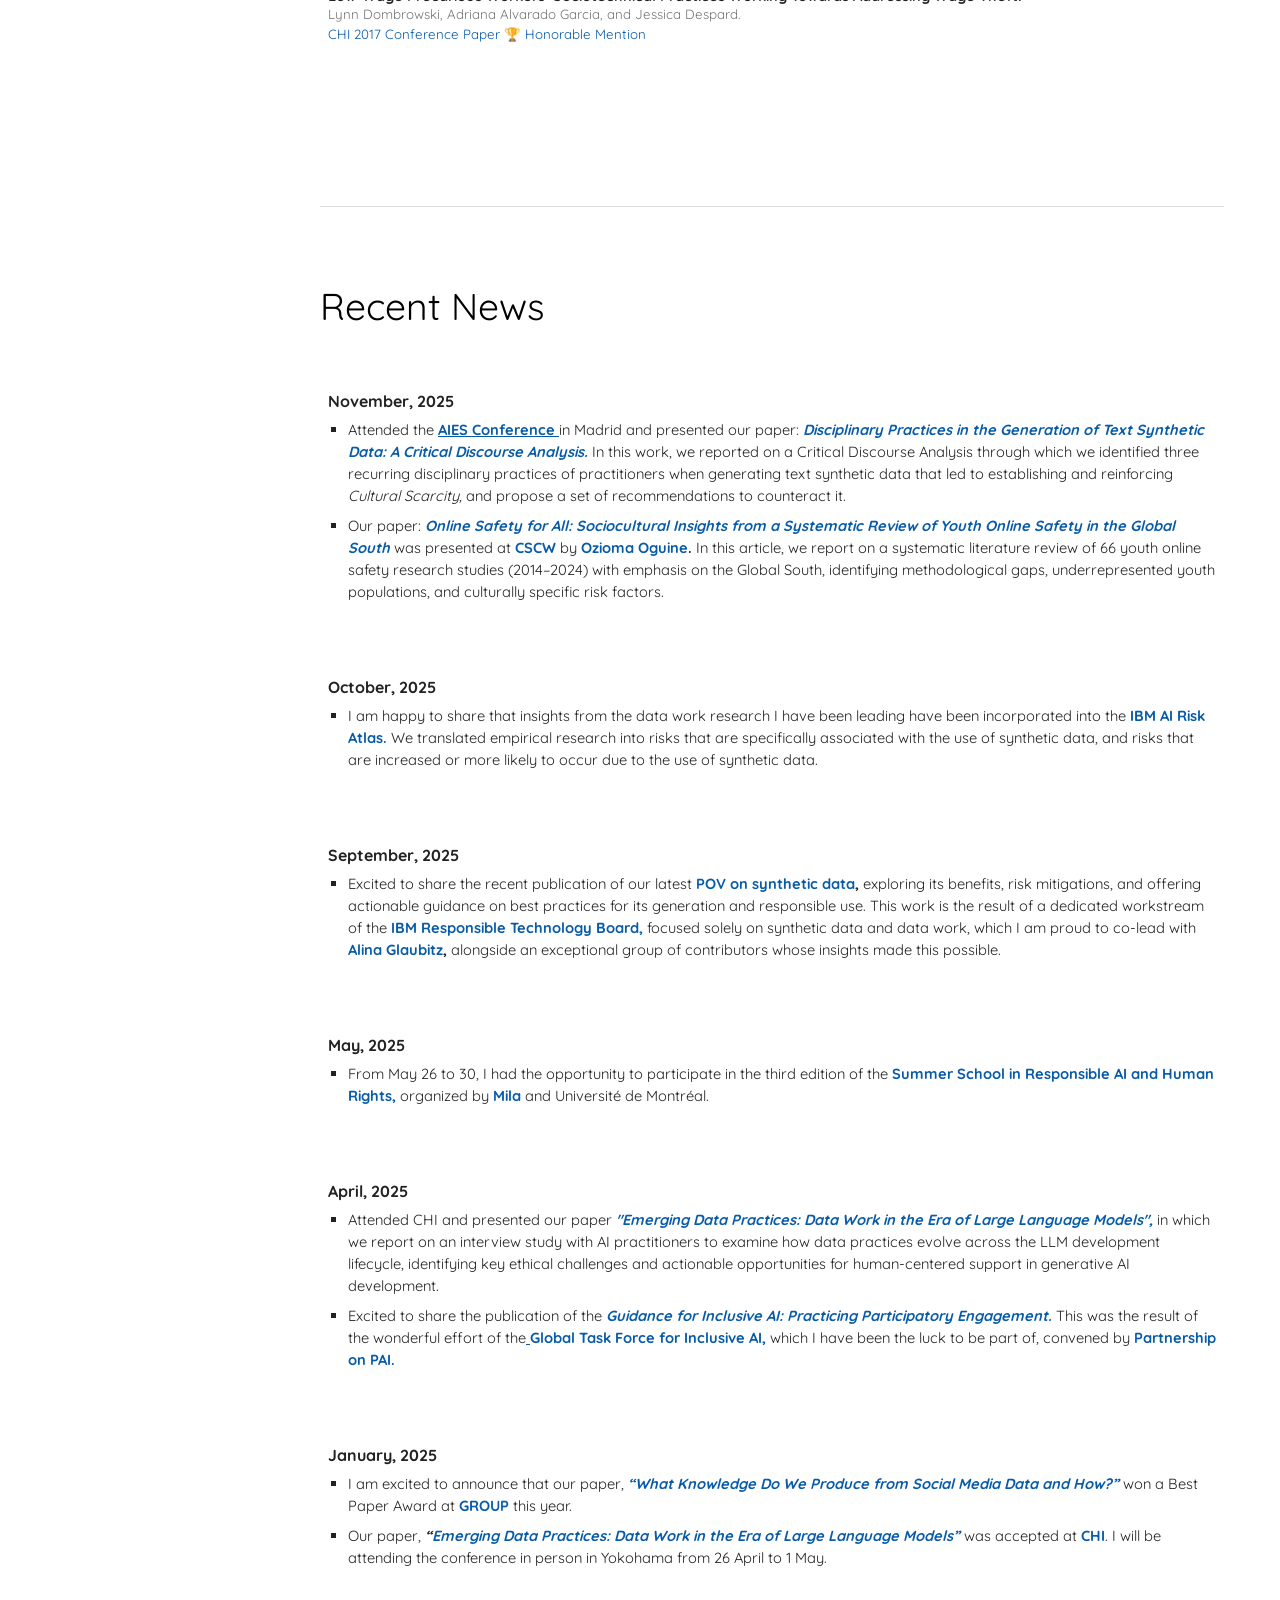
==== commit 79d329c5: "Expand publication years by default" ====
--- a/index.html
+++ b/index.html
@@ -104,9 +104,9 @@
     <section id="publications" class="content-section publications" aria-labelledby="publications-heading">
       <h2 id="publications-heading" class="section-title">Publications</h2>
 
-      <!-- Years are collapsed initially. Add 'open' to a details tag to expand it by default. -->
+      <!-- Years are expanded initially. Remove 'open' to collapse a year by default. -->
       <!-- 2025: copy an article block to add a publication. -->
-      <details class="publication-year" id="year-2025">
+      <details class="publication-year" id="year-2025" open>
         <summary><h3>2025</h3></summary>
         <article class="publication">
           <h4>
@@ -206,7 +206,7 @@
       </details>
 
       <!-- 2024: copy an article block to add a publication. -->
-      <details class="publication-year" id="year-2024">
+      <details class="publication-year" id="year-2024" open>
         <summary><h3>2024</h3></summary>
         <article class="publication">
           <h4>
@@ -253,7 +253,7 @@
       </details>
 
       <!-- 2023: copy an article block to add a publication. -->
-      <details class="publication-year" id="year-2023">
+      <details class="publication-year" id="year-2023" open>
         <summary><h3>2023</h3></summary>
         <article class="publication">
           <h4>
@@ -313,7 +313,7 @@
       </details>
 
       <!-- 2022: copy an article block to add a publication. -->
-      <details class="publication-year" id="year-2022">
+      <details class="publication-year" id="year-2022" open>
         <summary><h3>2022</h3></summary>
         <article class="publication">
           <h4>
@@ -359,7 +359,7 @@
       </details>
 
       <!-- 2021: copy an article block to add a publication. -->
-      <details class="publication-year" id="year-2021">
+      <details class="publication-year" id="year-2021" open>
         <summary><h3>2021</h3></summary>
         <article class="publication">
           <h4>
@@ -419,7 +419,7 @@
       </details>
 
       <!-- 2020: copy an article block to add a publication. -->
-      <details class="publication-year" id="year-2020">
+      <details class="publication-year" id="year-2020" open>
         <summary><h3>2020</h3></summary>
         <article class="publication">
           <h4>
@@ -501,7 +501,7 @@
       </details>
 
       <!-- 2019: copy an article block to add a publication. -->
-      <details class="publication-year" id="year-2019">
+      <details class="publication-year" id="year-2019" open>
         <summary><h3>2019</h3></summary>
         <article class="publication">
           <h4>
@@ -520,7 +520,7 @@
       </details>
 
       <!-- 2018: copy an article block to add a publication. -->
-      <details class="publication-year" id="year-2018">
+      <details class="publication-year" id="year-2018" open>
         <summary><h3>2018</h3></summary>
         <article class="publication">
           <h4>
@@ -536,7 +536,7 @@
       </details>
 
       <!-- 2017: copy an article block to add a publication. -->
-      <details class="publication-year" id="year-2017">
+      <details class="publication-year" id="year-2017" open>
         <summary><h3>2017</h3></summary>
         <article class="publication">
           <h4>
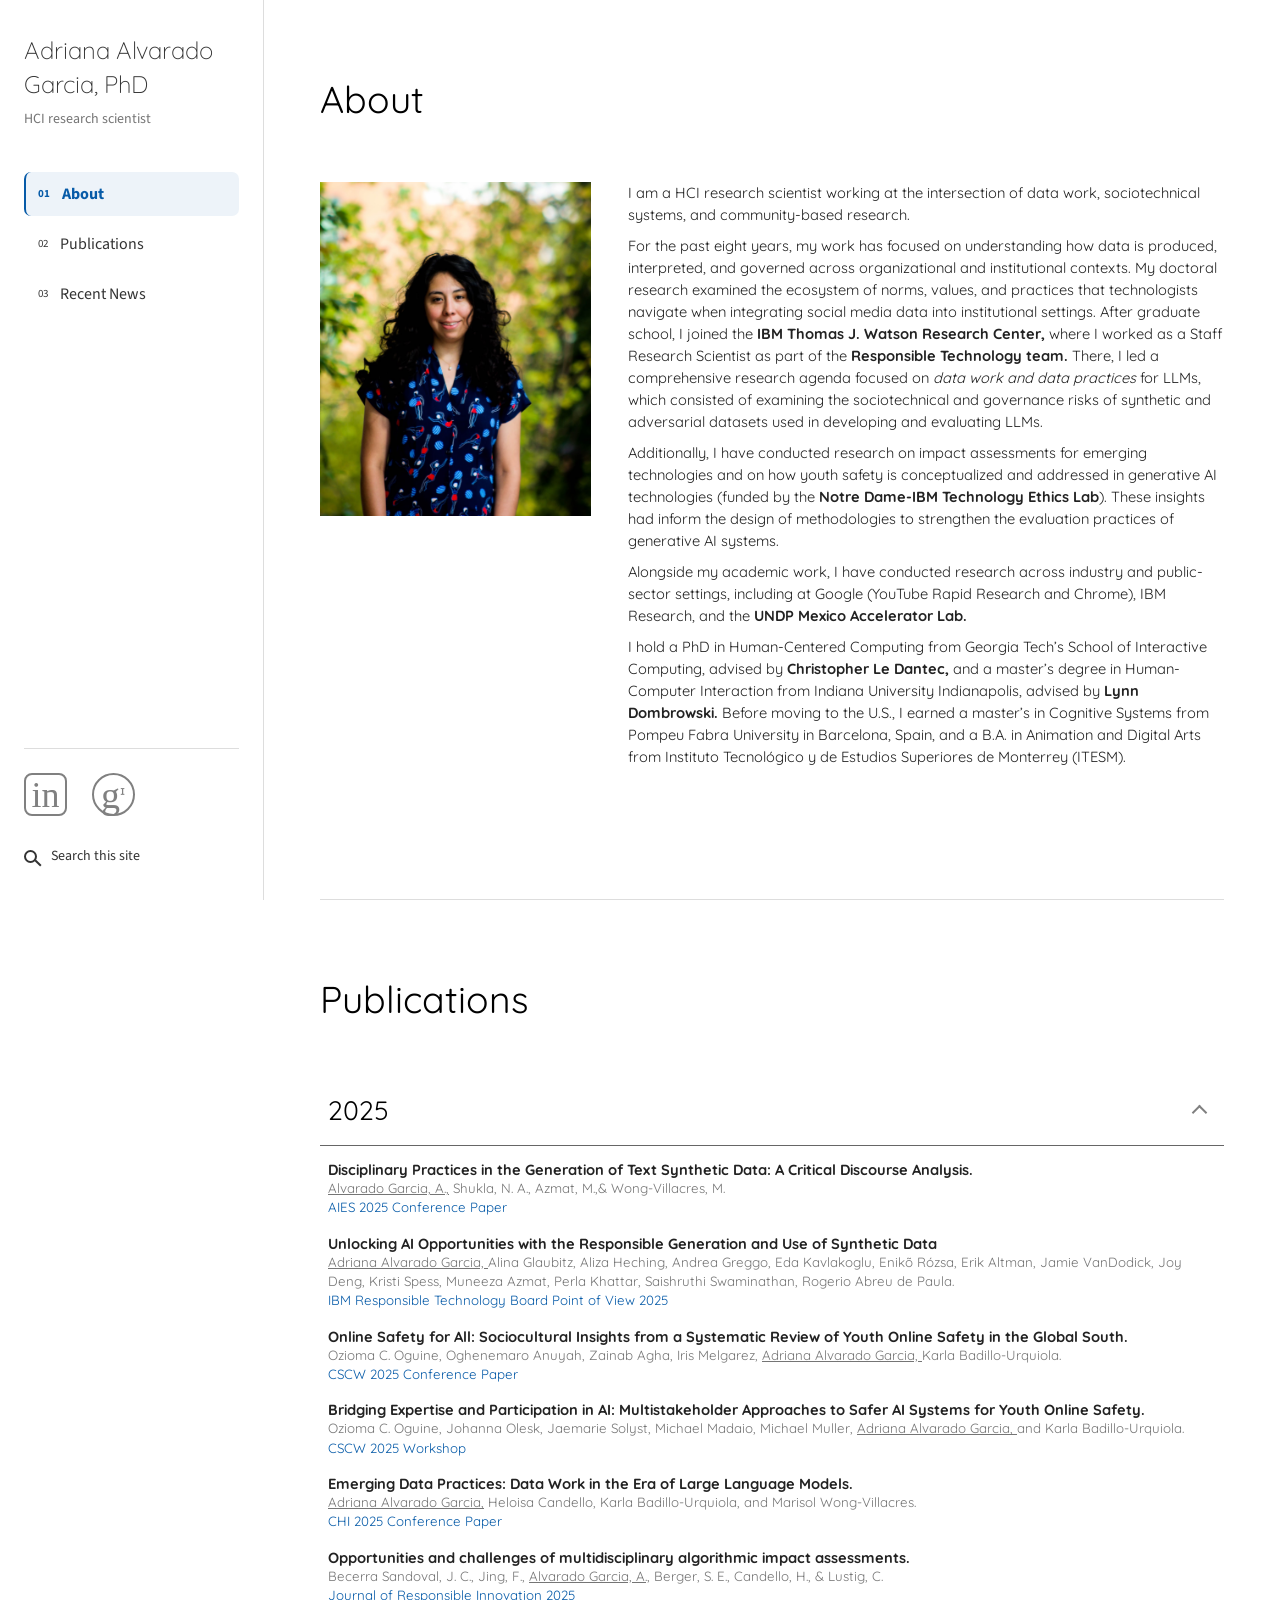
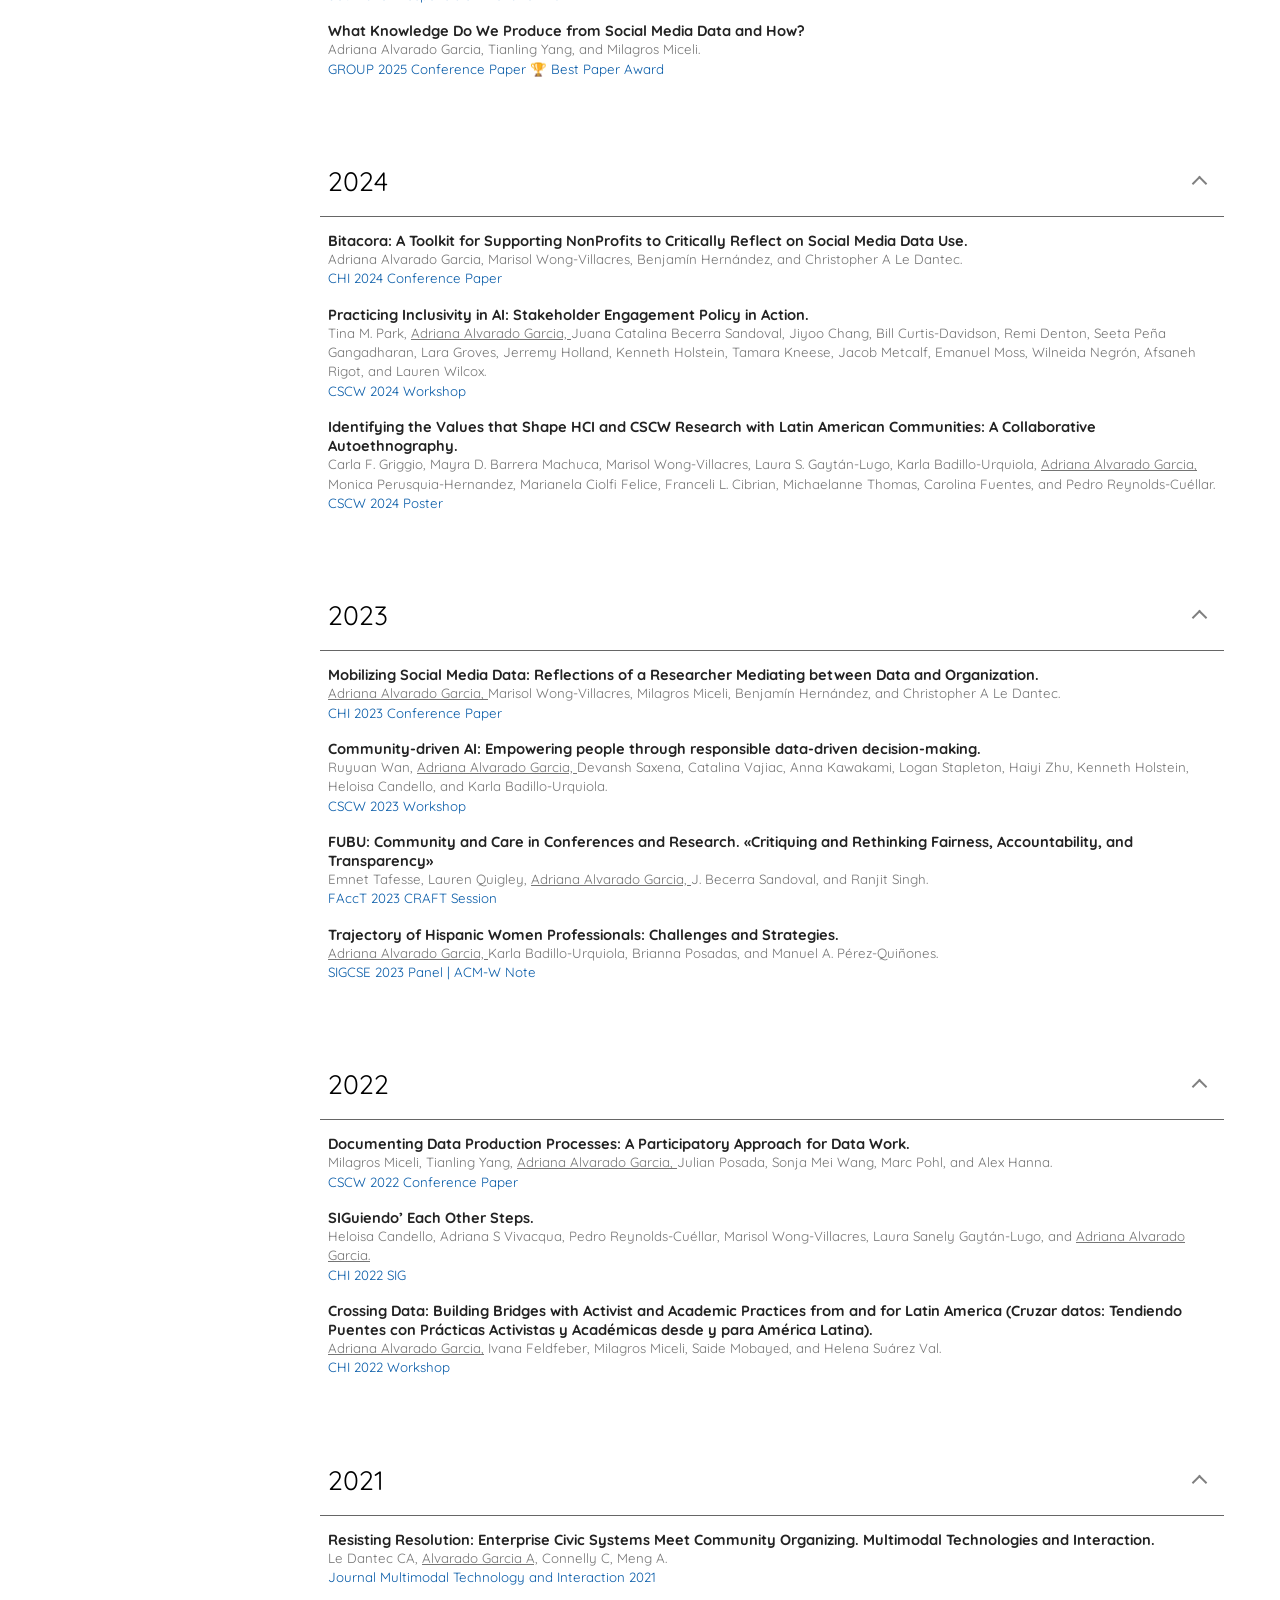
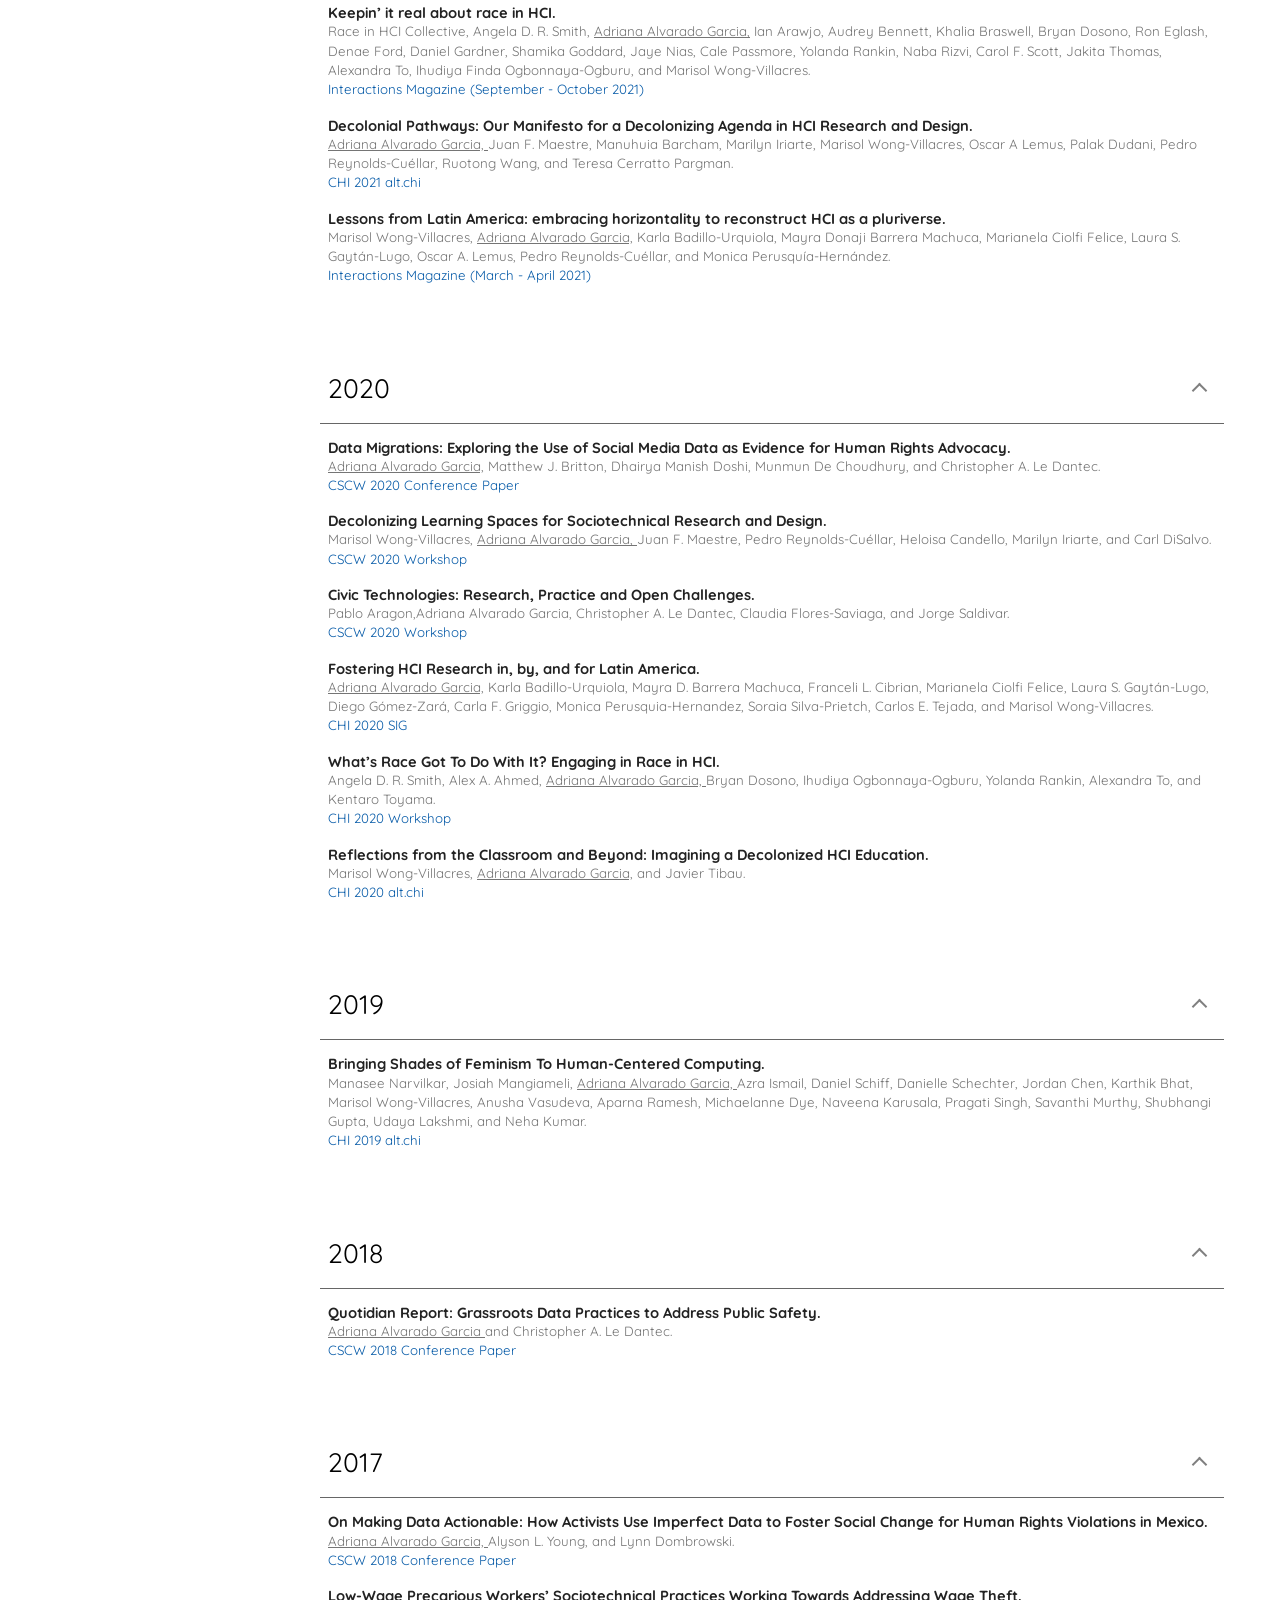
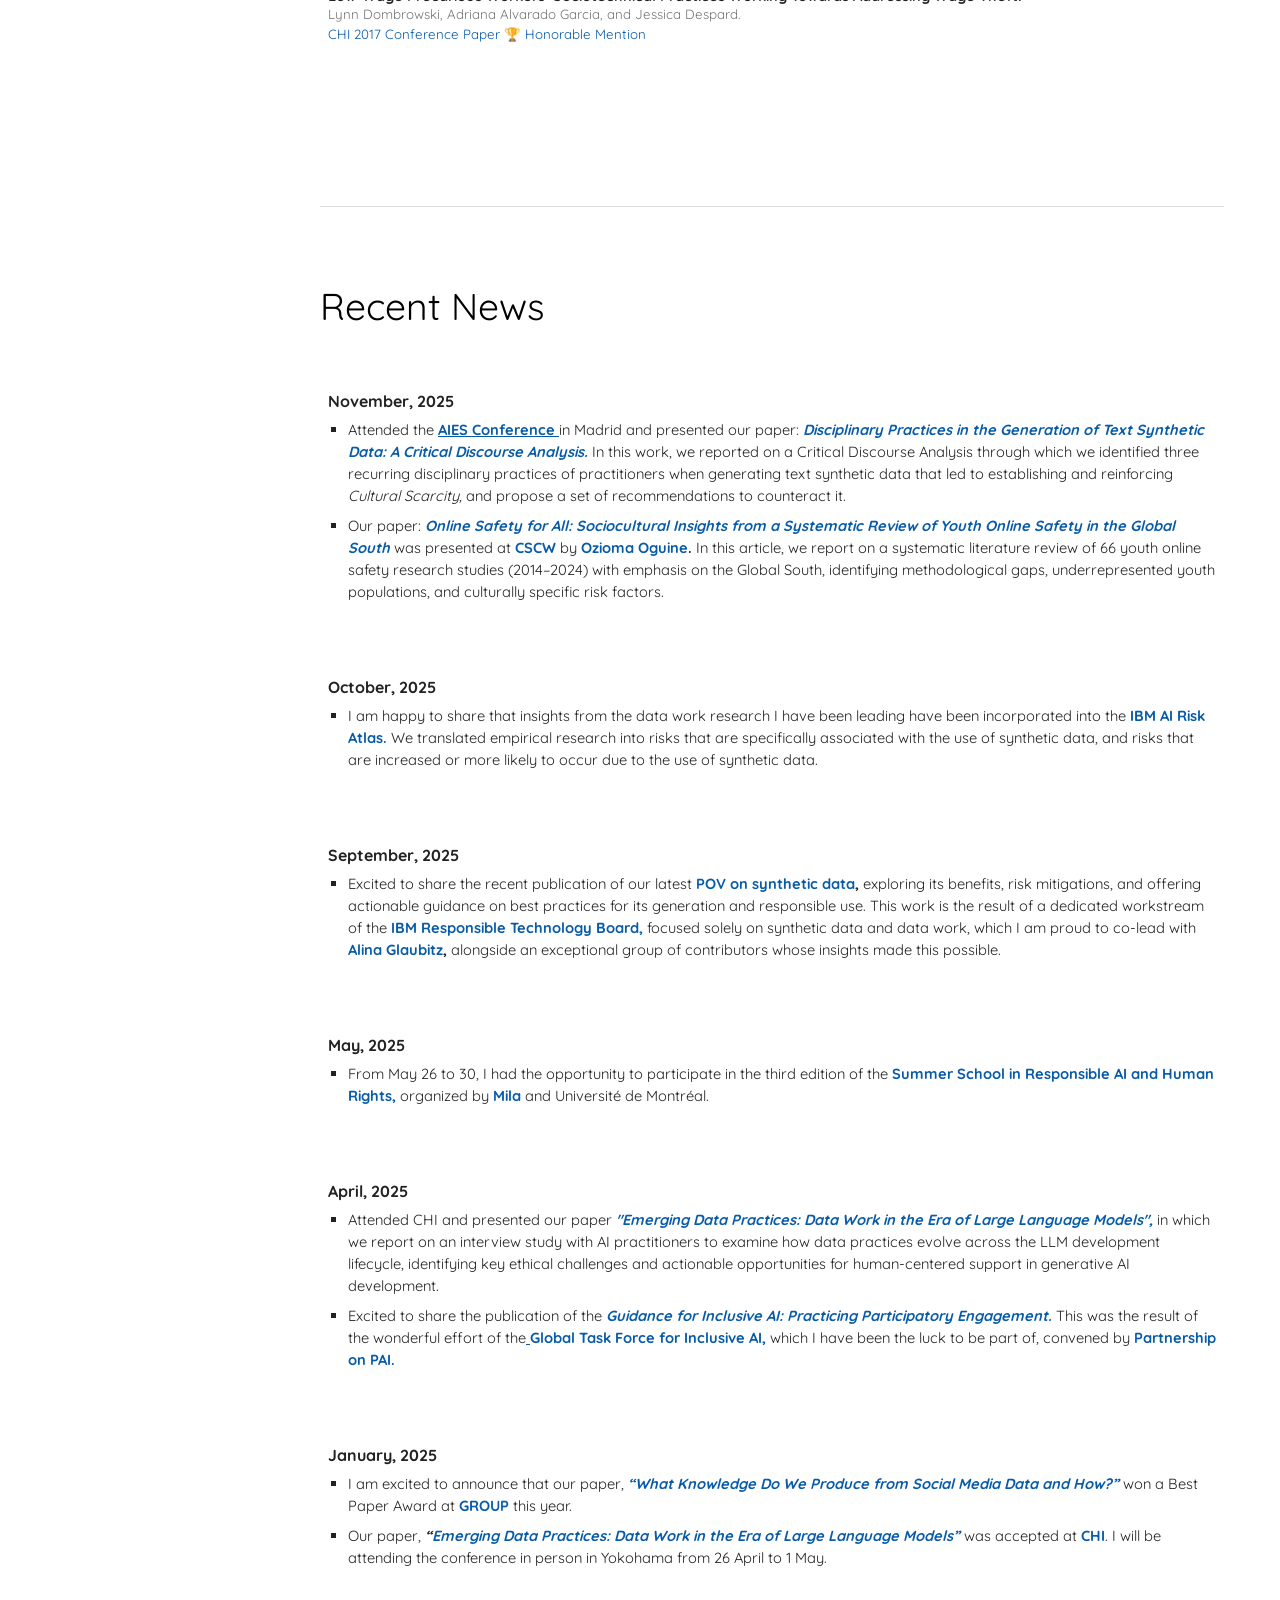
==== commit a9a26cc3: "Move professional profile icons to sidebar footer" ====
--- a/index.html
+++ b/index.html
@@ -27,15 +27,22 @@
       <a href="#recent-news"><span class="section-number" aria-hidden="true">03</span>Recent News</a>
     </nav>
 
-    <details class="site-search">
-      <summary aria-label="Search this site"><span class="search-icon" aria-hidden="true"></span><span class="search-label">Search this site</span></summary>
-      <form action="https://www.google.com/search" method="get">
-        <label for="search-query">Search this site with Google</label>
-        <input type="hidden" name="sitesearch" value="adrianaag.github.io/adriana-alvarado.github.io/">
-        <input id="search-query" type="search" name="q" required>
-        <button type="submit">Search</button>
-      </form>
-    </details>
+    <div class="sidebar-footer">
+      <div class="social-links" aria-label="Professional profiles">
+        <a class="linkedin" href="https://www.linkedin.com/in/adrianaalvaradogarcia/" aria-label="LinkedIn profile">in</a>
+        <a class="scholar" href="https://scholar.google.com/citations?user=RM2szxkAAAAJ&amp;hl=en" aria-label="Google Scholar profile">g<span aria-hidden="true">ᶦ</span></a>
+      </div>
+
+      <details class="site-search">
+        <summary aria-label="Search this site"><span class="search-icon" aria-hidden="true"></span><span class="search-label">Search this site</span></summary>
+        <form action="https://www.google.com/search" method="get">
+          <label for="search-query">Search this site with Google</label>
+          <input type="hidden" name="sitesearch" value="adrianaag.github.io/adriana-alvarado.github.io/">
+          <input id="search-query" type="search" name="q" required>
+          <button type="submit">Search</button>
+        </form>
+      </details>
+    </div>
   </header>
 
   <!-- All website content lives here; edit these sections directly. -->
@@ -45,12 +52,8 @@
     <section id="about" class="content-section" aria-labelledby="about-heading">
       <h2 id="about-heading" class="section-title">About</h2>
       <div class="about-layout">
-        <aside class="profile" aria-label="Portrait and professional profiles">
+        <aside class="profile" aria-label="Portrait">
           <img class="portrait" src="assets/adriana.jpg" alt="Adriana Alvarado Garcia" width="365" height="449">
-          <div class="social-links">
-            <a class="linkedin" href="https://www.linkedin.com/in/adrianaalvaradogarcia/" aria-label="LinkedIn profile">in</a>
-            <a class="scholar" href="https://scholar.google.com/citations?user=RM2szxkAAAAJ&amp;hl=en" aria-label="Google Scholar profile">g<span aria-hidden="true">ᶦ</span></a>
-          </div>
         </aside>
 
         <section class="biography" aria-label="About Adriana">
--- a/style.css
+++ b/style.css
@@ -125,9 +125,9 @@
   font-weight: 400;
 }
 
+.sidebar-footer { margin-top: auto; padding-top: 24px; }
 .site-search {
   position: relative;
-  margin-top: auto;
   padding-top: 24px;
   font-family: "Source Sans 3", Arial, sans-serif;
   font-size: 14px;
@@ -190,9 +190,11 @@
 .social-links {
   display: flex;
   align-items: center;
-  justify-content: center;
+  justify-content: flex-start;
   gap: 25px;
-  margin-top: 38px;
+  margin-top: 0;
+  padding-top: 24px;
+  border-top: 1px solid #ddd;
   color: #808080;
 }
 .social-links a {
@@ -287,7 +289,7 @@
   .search-label { display: none; }
   .site-search form { top: 40px; right: 0; bottom: auto; left: auto; width: 280px; }
   .site-main { margin-left: 0; padding: 32px 24px; }
-  .content-section { margin-bottom: 44px; padding-bottom: 48px; scroll-margin-top: 172px; }
+  .content-section { margin-bottom: 44px; padding-bottom: 48px; scroll-margin-top: 216px; }
   #about { min-height: auto; }
   .section-title { font-size: 32px; margin-bottom: 32px; }
   .about-layout {
@@ -295,8 +297,13 @@
     gap: 28px;
   }
   .profile { width: min(100%, 365px); margin: auto; }
-  .social-links { margin-top: 24px; }
-  .publication-year { margin-bottom: 32px; scroll-margin-top: 172px; }
+  .sidebar-footer { margin-top: 12px; padding-top: 0; }
+  .social-links { gap: 16px; padding-top: 0; border-top: 0; }
+  .social-links a { width: 32px; height: 32px; }
+  .linkedin { font-size: 26px; }
+  .scholar { font-size: 28px; }
+  .scholar span { font-size: 16px; }
+  .publication-year { margin-bottom: 32px; scroll-margin-top: 216px; }
   .publication-year > summary { font-size: 24px; }
   .news-month { margin-bottom: 44px; }
 }
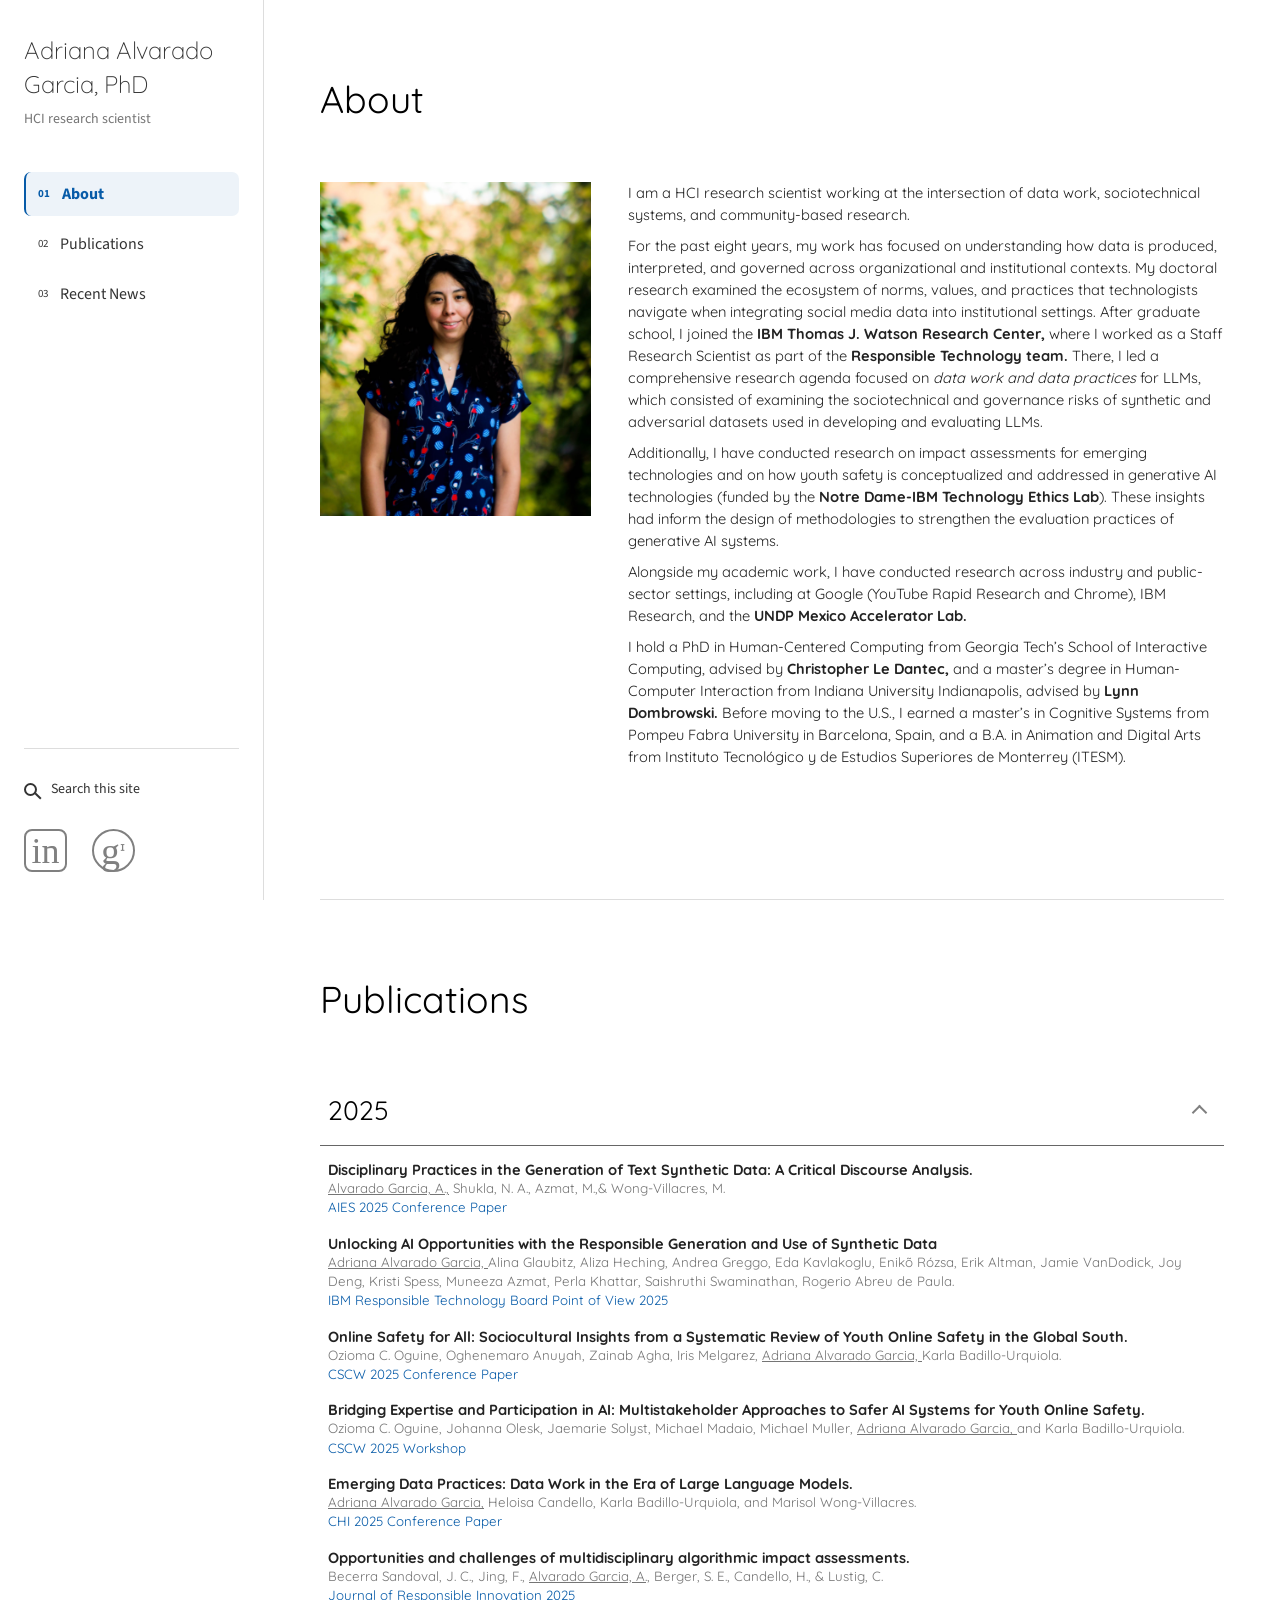
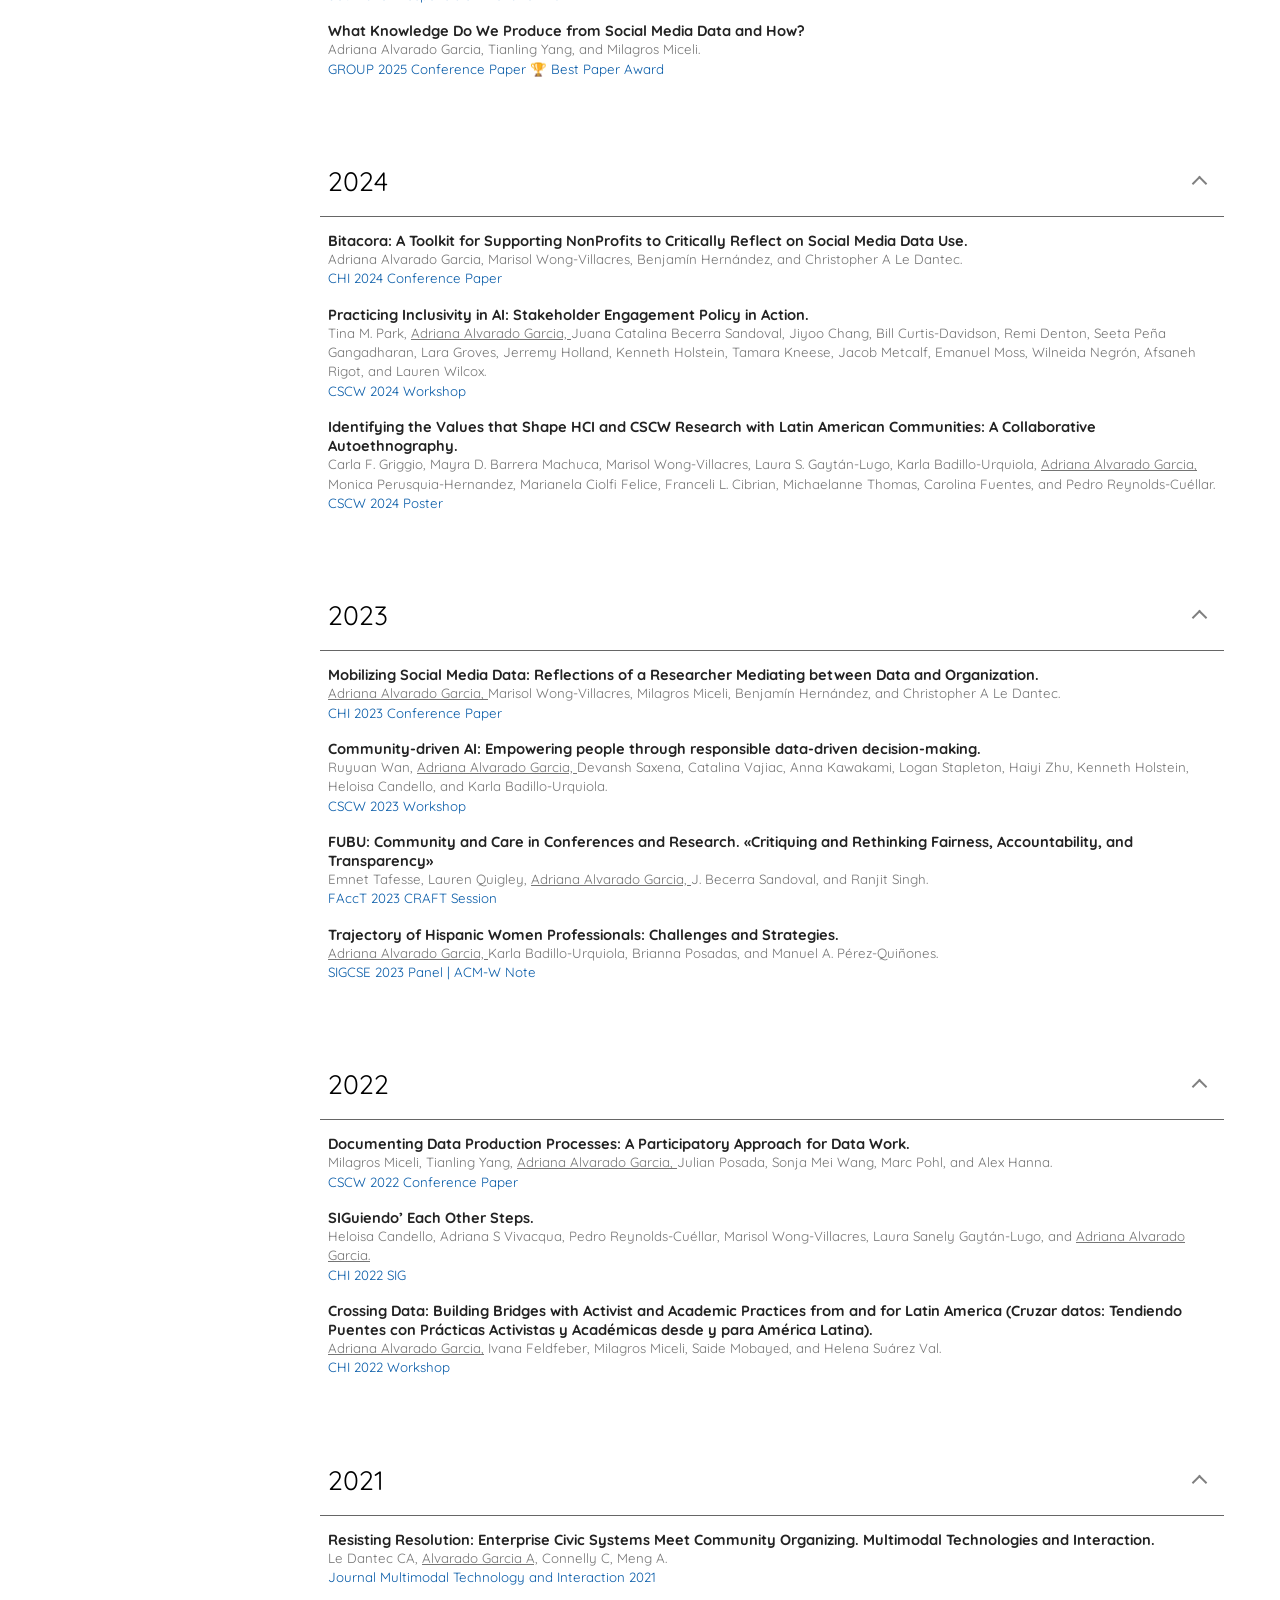
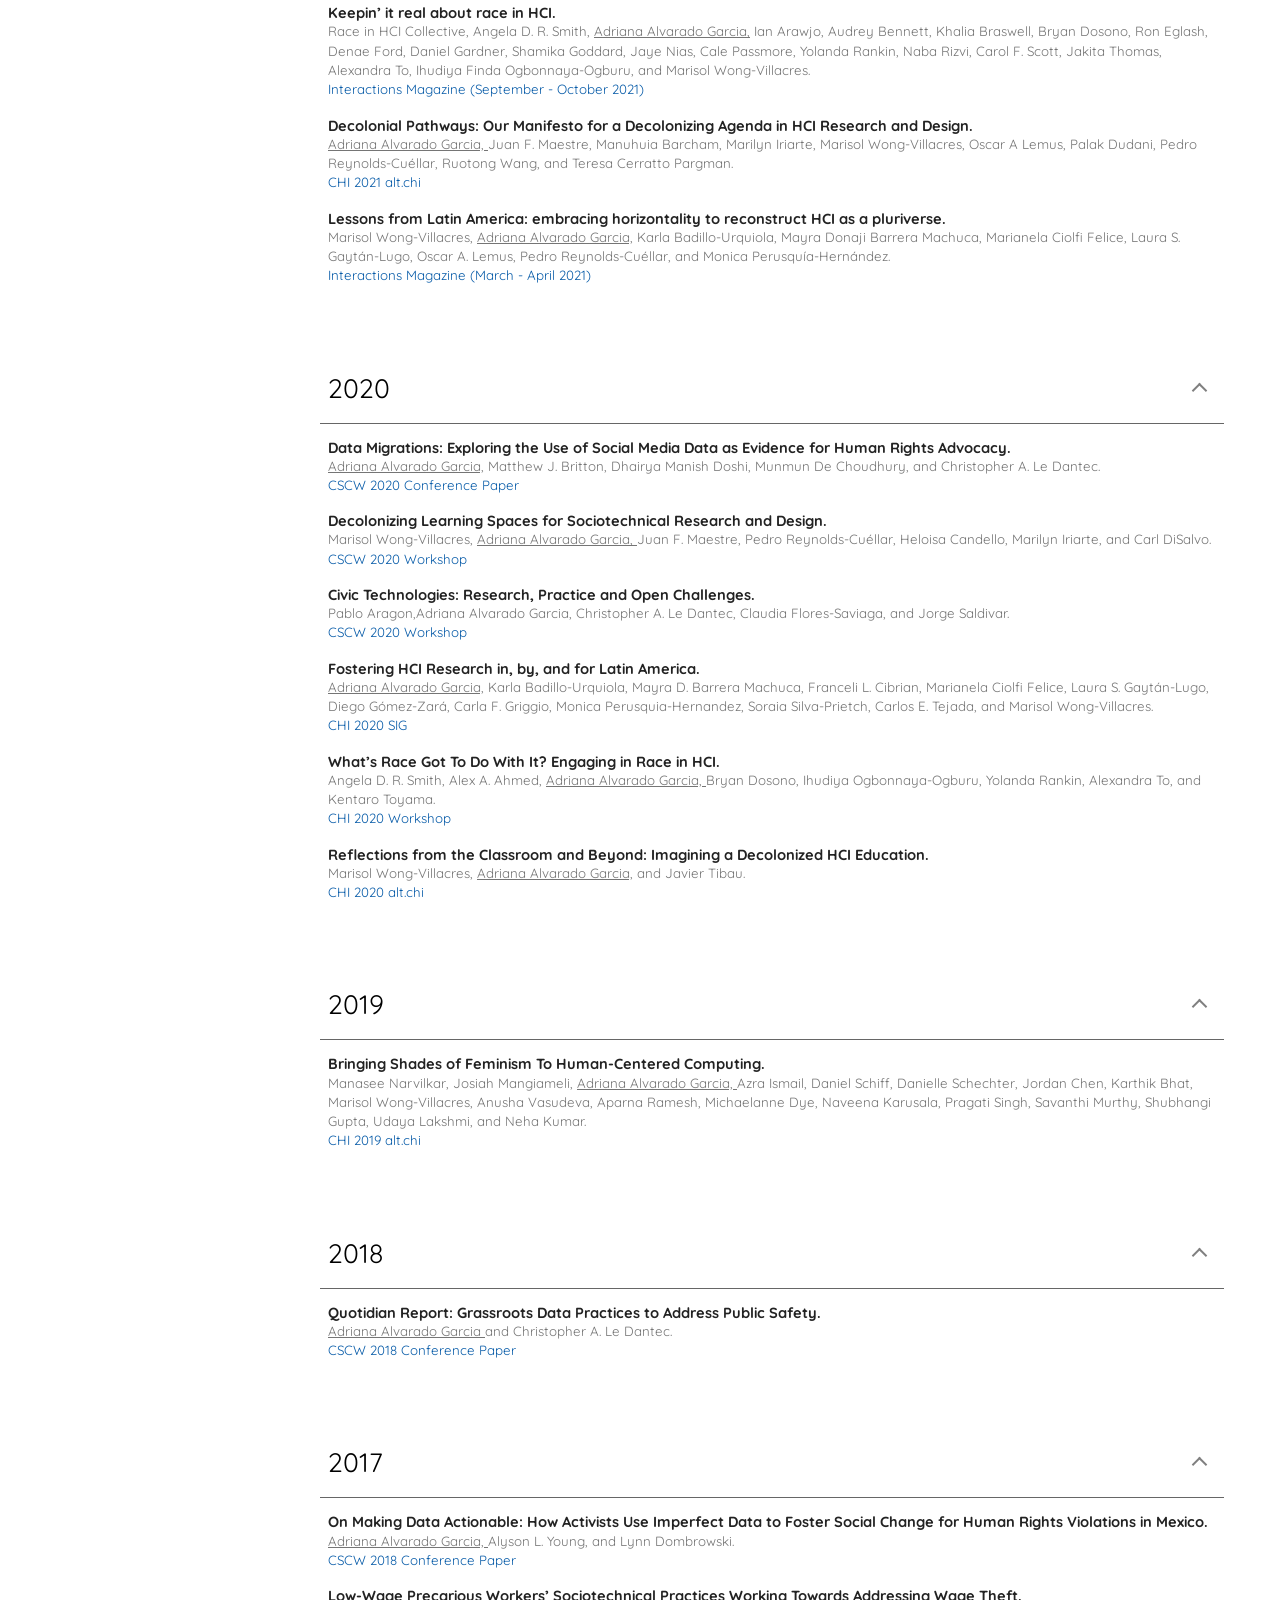
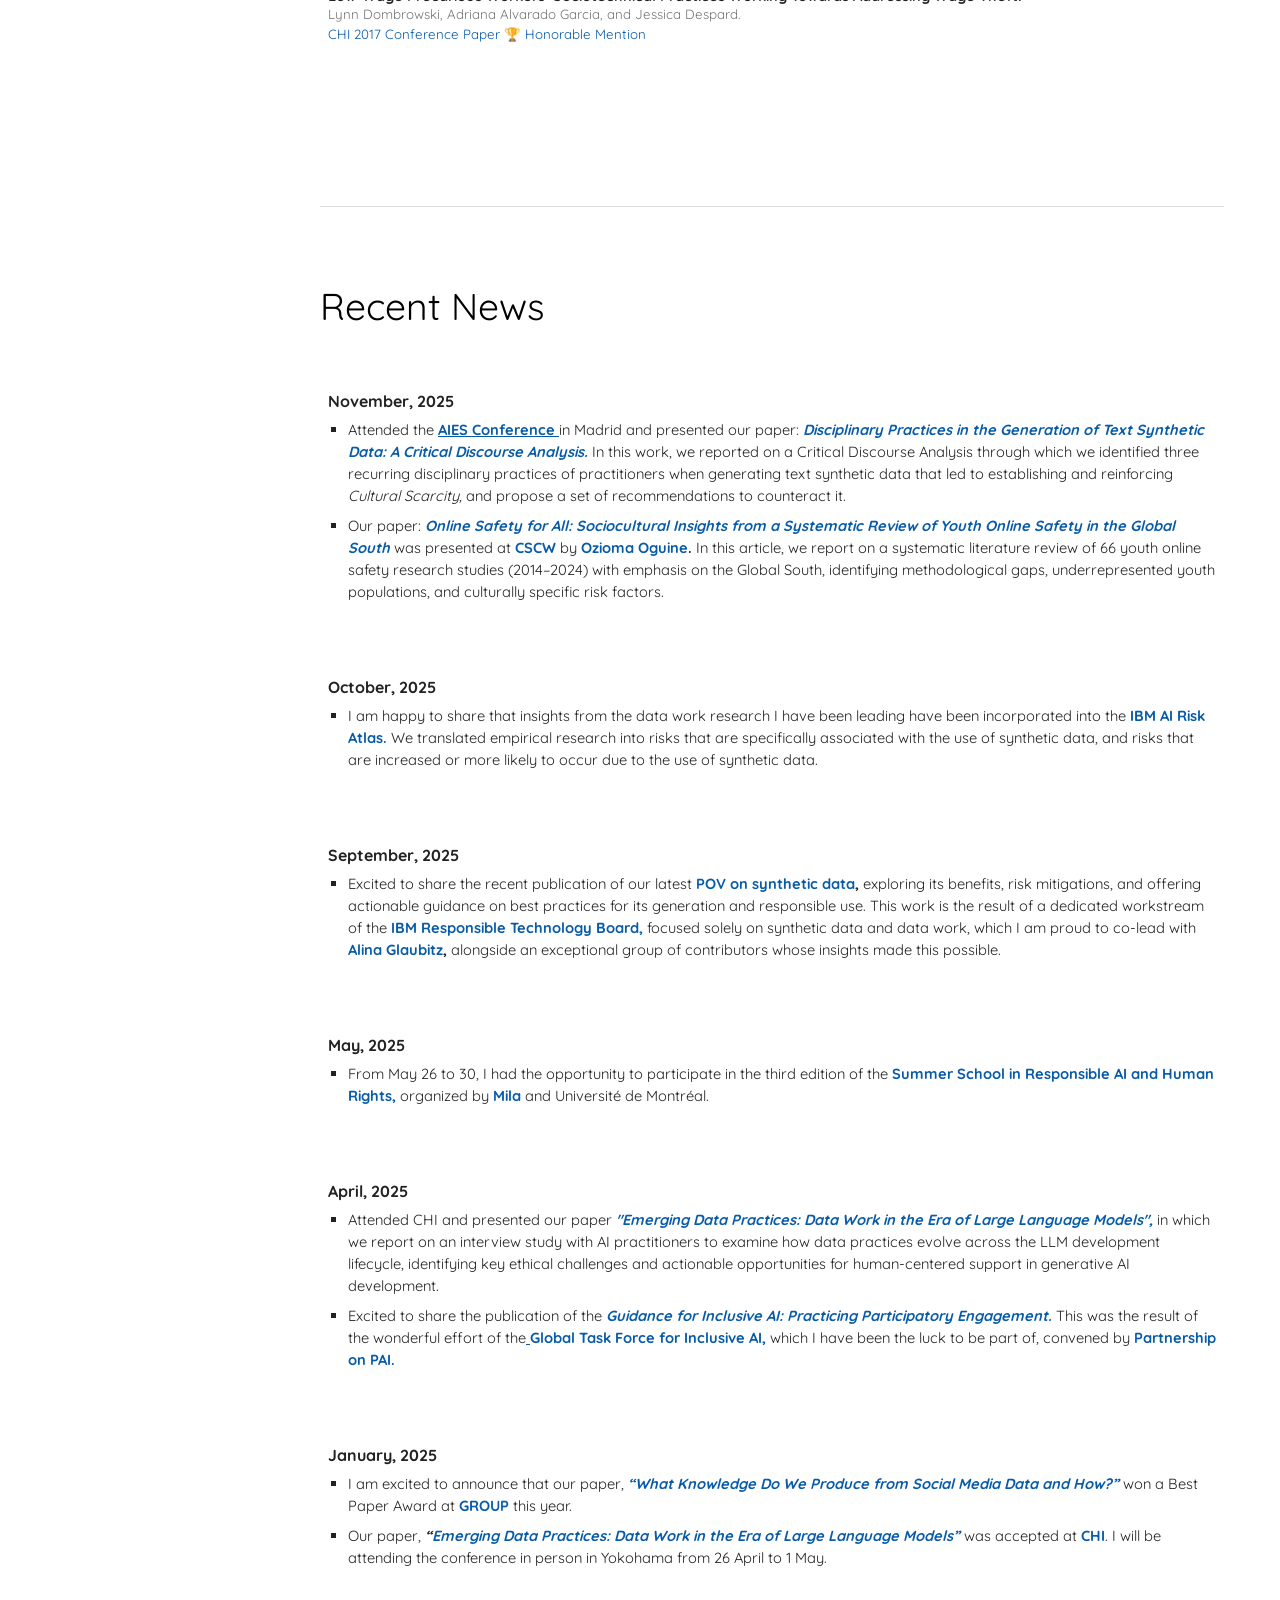
==== commit 1110f0d7: "Place profile icons at bottom-left below search" ====
--- a/index.html
+++ b/index.html
@@ -28,11 +28,6 @@
     </nav>
 
     <div class="sidebar-footer">
-      <div class="social-links" aria-label="Professional profiles">
-        <a class="linkedin" href="https://www.linkedin.com/in/adrianaalvaradogarcia/" aria-label="LinkedIn profile">in</a>
-        <a class="scholar" href="https://scholar.google.com/citations?user=RM2szxkAAAAJ&amp;hl=en" aria-label="Google Scholar profile">g<span aria-hidden="true">ᶦ</span></a>
-      </div>
-
       <details class="site-search">
         <summary aria-label="Search this site"><span class="search-icon" aria-hidden="true"></span><span class="search-label">Search this site</span></summary>
         <form action="https://www.google.com/search" method="get">
@@ -42,6 +37,11 @@
           <button type="submit">Search</button>
         </form>
       </details>
+
+      <div class="social-links" aria-label="Professional profiles">
+        <a class="linkedin" href="https://www.linkedin.com/in/adrianaalvaradogarcia/" aria-label="LinkedIn profile">in</a>
+        <a class="scholar" href="https://scholar.google.com/citations?user=RM2szxkAAAAJ&amp;hl=en" aria-label="Google Scholar profile">g<span aria-hidden="true">ᶦ</span></a>
+      </div>
     </div>
   </header>
 
--- a/style.css
+++ b/style.css
@@ -125,10 +125,10 @@
   font-weight: 400;
 }
 
-.sidebar-footer { margin-top: auto; padding-top: 24px; }
+.sidebar-footer { margin-top: auto; padding-top: 24px; border-top: 1px solid #ddd; }
 .site-search {
   position: relative;
-  padding-top: 24px;
+  padding-top: 0;
   font-family: "Source Sans 3", Arial, sans-serif;
   font-size: 14px;
 }
@@ -194,7 +194,6 @@
   gap: 25px;
   margin-top: 0;
   padding-top: 24px;
-  border-top: 1px solid #ddd;
   color: #808080;
 }
 .social-links a {
@@ -297,7 +296,7 @@
     gap: 28px;
   }
   .profile { width: min(100%, 365px); margin: auto; }
-  .sidebar-footer { margin-top: 12px; padding-top: 0; }
+  .sidebar-footer { margin-top: 12px; padding-top: 0; border-top: 0; }
   .social-links { gap: 16px; padding-top: 0; border-top: 0; }
   .social-links a { width: 32px; height: 32px; }
   .linkedin { font-size: 26px; }
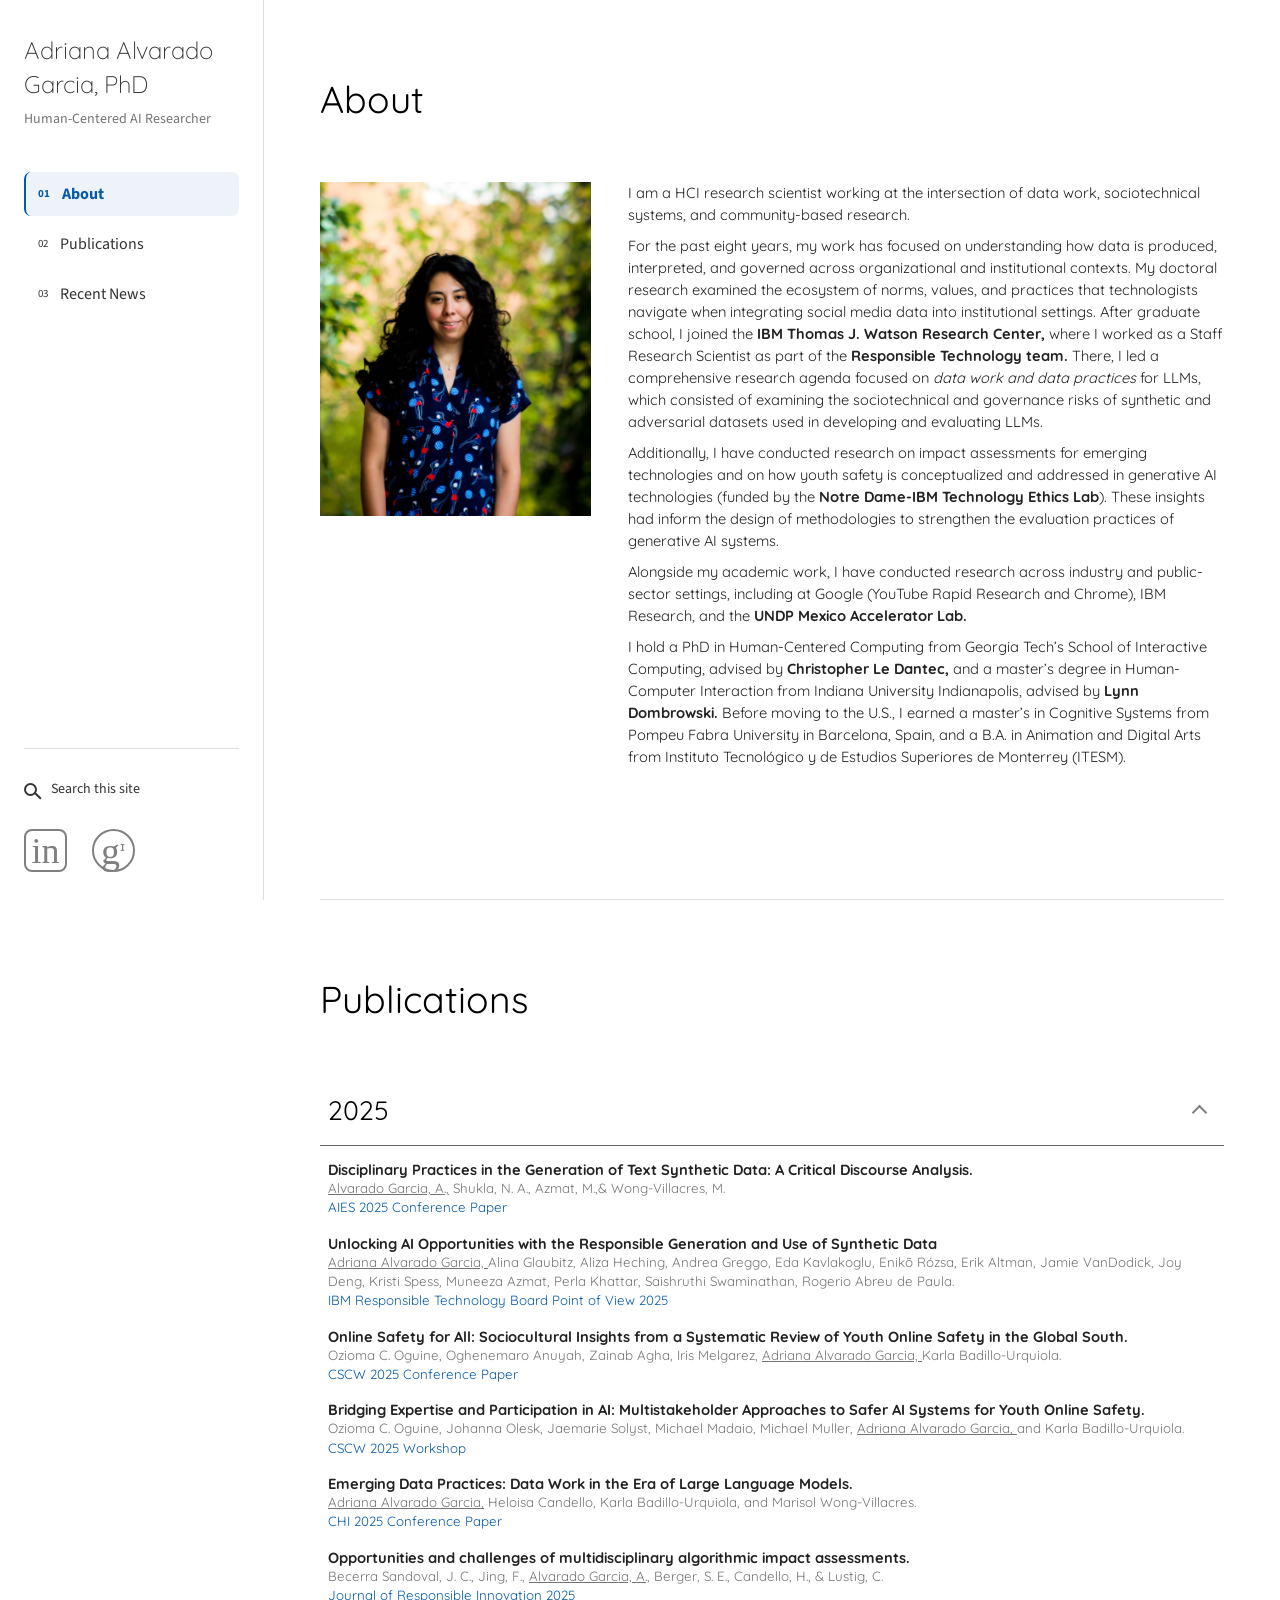
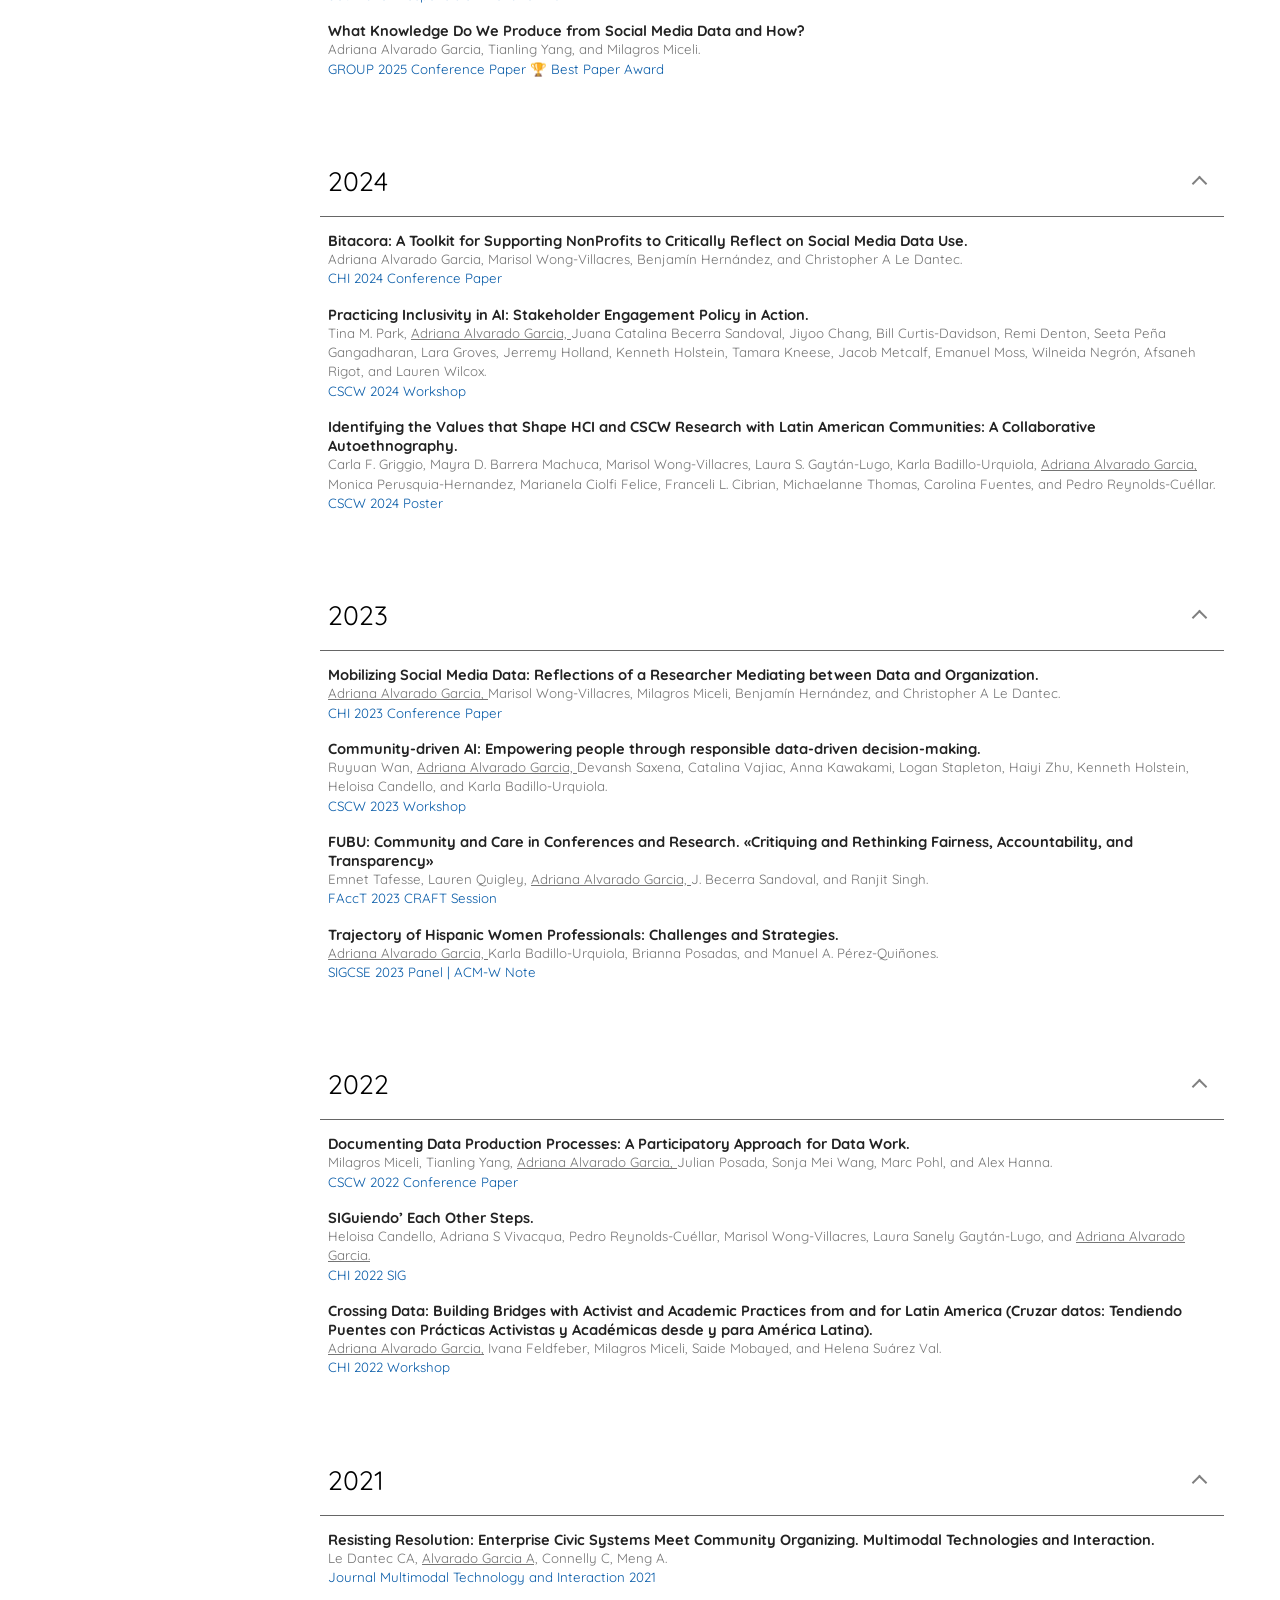
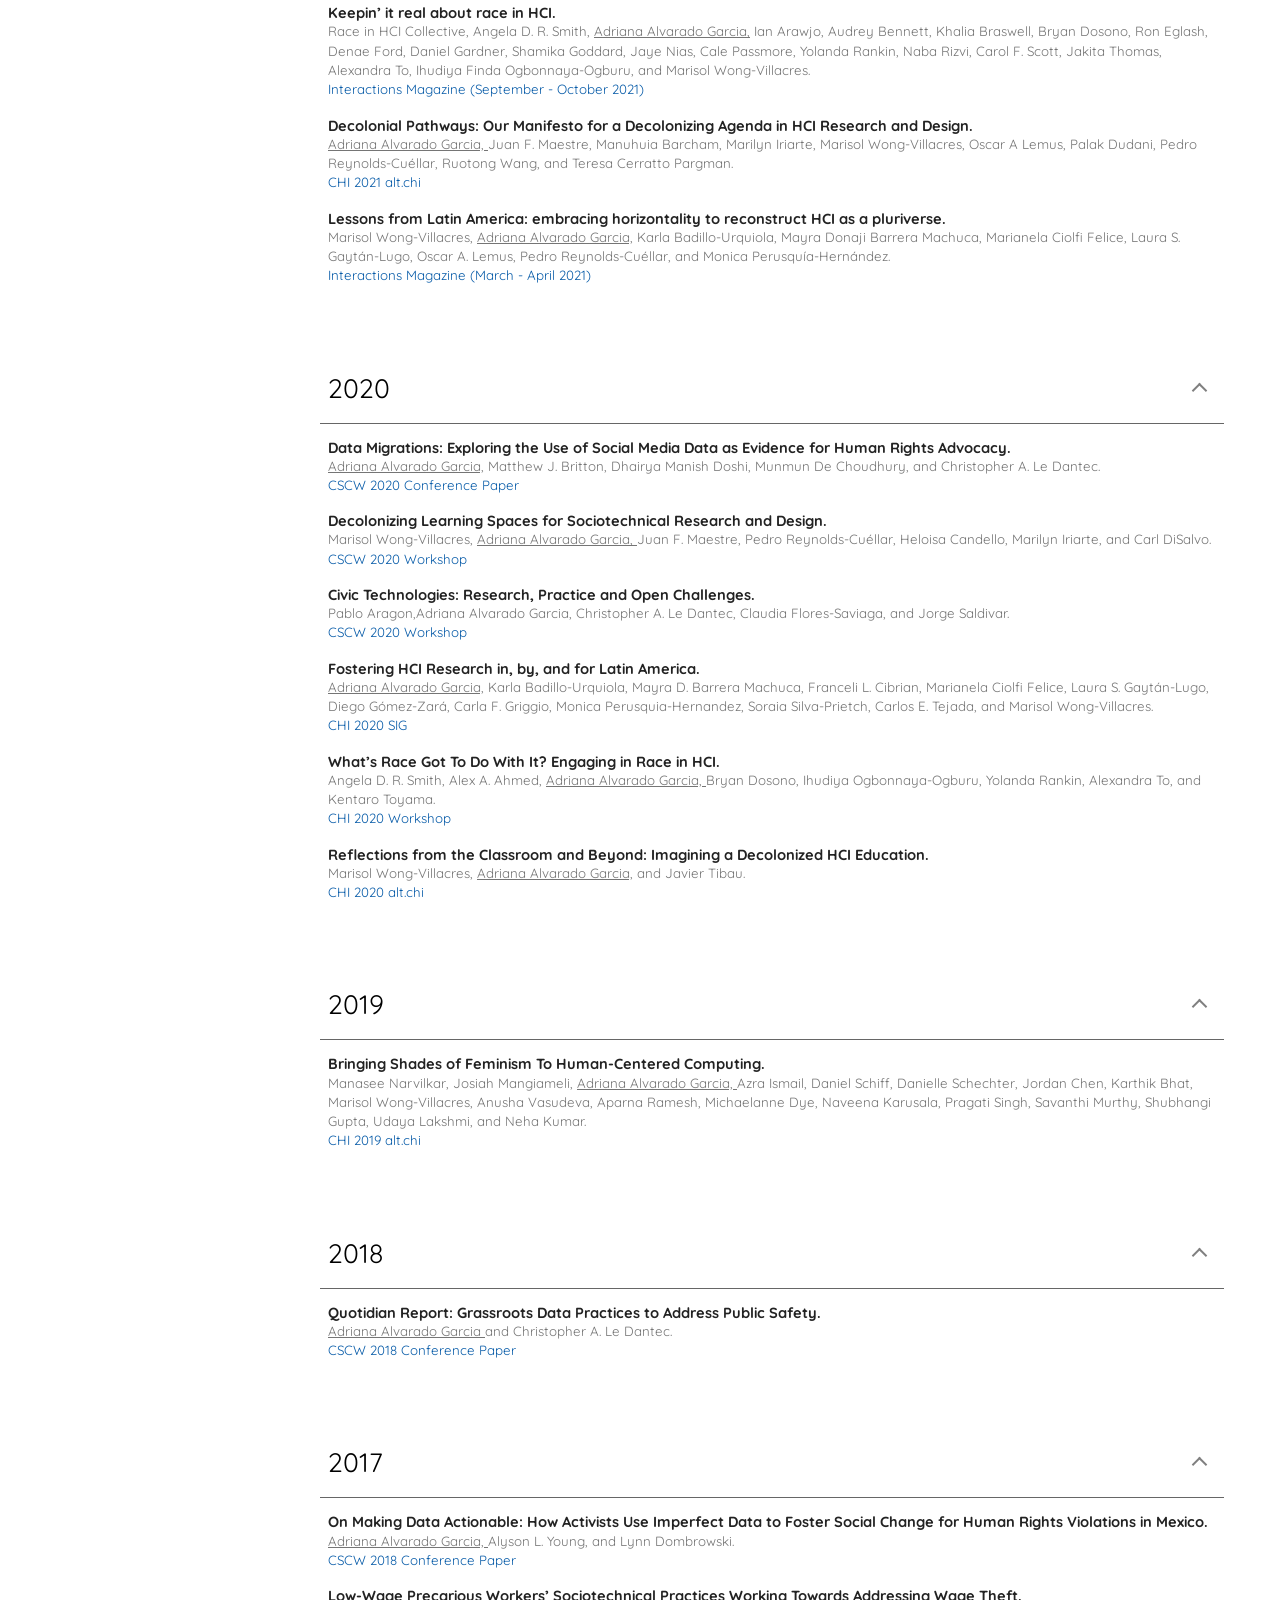
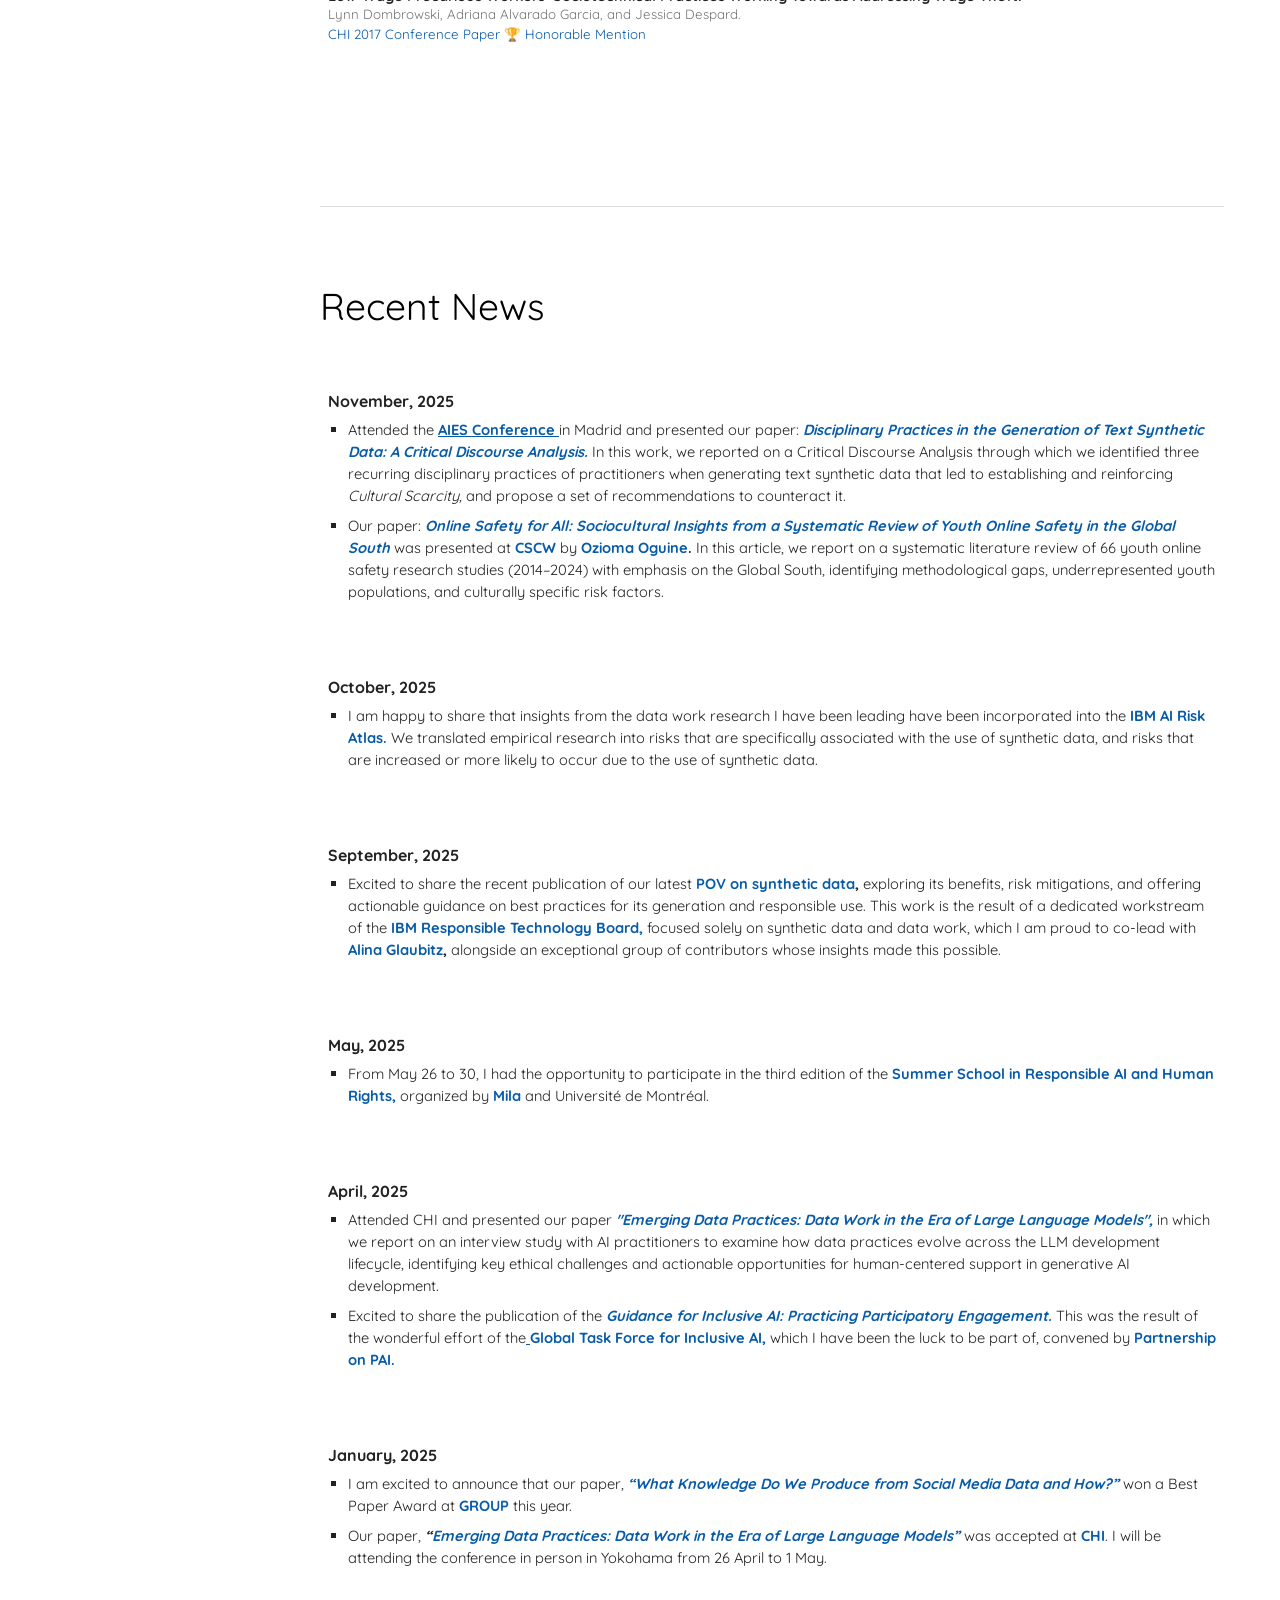
==== commit e1bc6244: "Updating title" ====
--- a/index.html
+++ b/index.html
@@ -17,7 +17,7 @@
   <header class="sidebar">
     <div class="sidebar-heading">
       <a class="site-name" href="#about">Adriana Alvarado Garcia, PhD</a>
-      <p class="site-description">HCI research scientist</p>
+      <p class="site-description">Human-Centered AI Researcher</p>
     </div>
 
     <!-- Each link points to a section below. JavaScript updates only its active highlight. -->
--- a/style.css
+++ b/style.css
@@ -12,6 +12,7 @@
 
 body {
   margin: 0;
+  padding-left: var(--sidebar-width);
   background: #fff;
   color: var(--text);
   font-family: "Quicksand", Arial, sans-serif;
@@ -106,7 +107,7 @@
 
 .site-main {
   max-width: calc(var(--content-width) + 112px);
-  margin-left: var(--sidebar-width);
+  margin: 0 auto;
   padding: 72px 56px 40px;
 }
 .content-section {
@@ -268,6 +269,7 @@
 }
 
 @media (max-width: 820px) {
+  body { padding-left: 0; }
   .sidebar {
     position: sticky;
     overflow: visible;
@@ -287,7 +289,7 @@
   .site-search summary { width: 24px; justify-content: center; }
   .search-label { display: none; }
   .site-search form { top: 40px; right: 0; bottom: auto; left: auto; width: 280px; }
-  .site-main { margin-left: 0; padding: 32px 24px; }
+  .site-main { padding: 32px 24px; }
   .content-section { margin-bottom: 44px; padding-bottom: 48px; scroll-margin-top: 216px; }
   #about { min-height: auto; }
   .section-title { font-size: 32px; margin-bottom: 32px; }
@@ -312,6 +314,7 @@
 }
 
 @media print {
+  body { padding-left: 0; }
   .sidebar, .skip-link, .social-links { display: none; }
   .site-main { margin: 0; padding: 0; max-width: none; }
   .content-section { min-height: auto; }
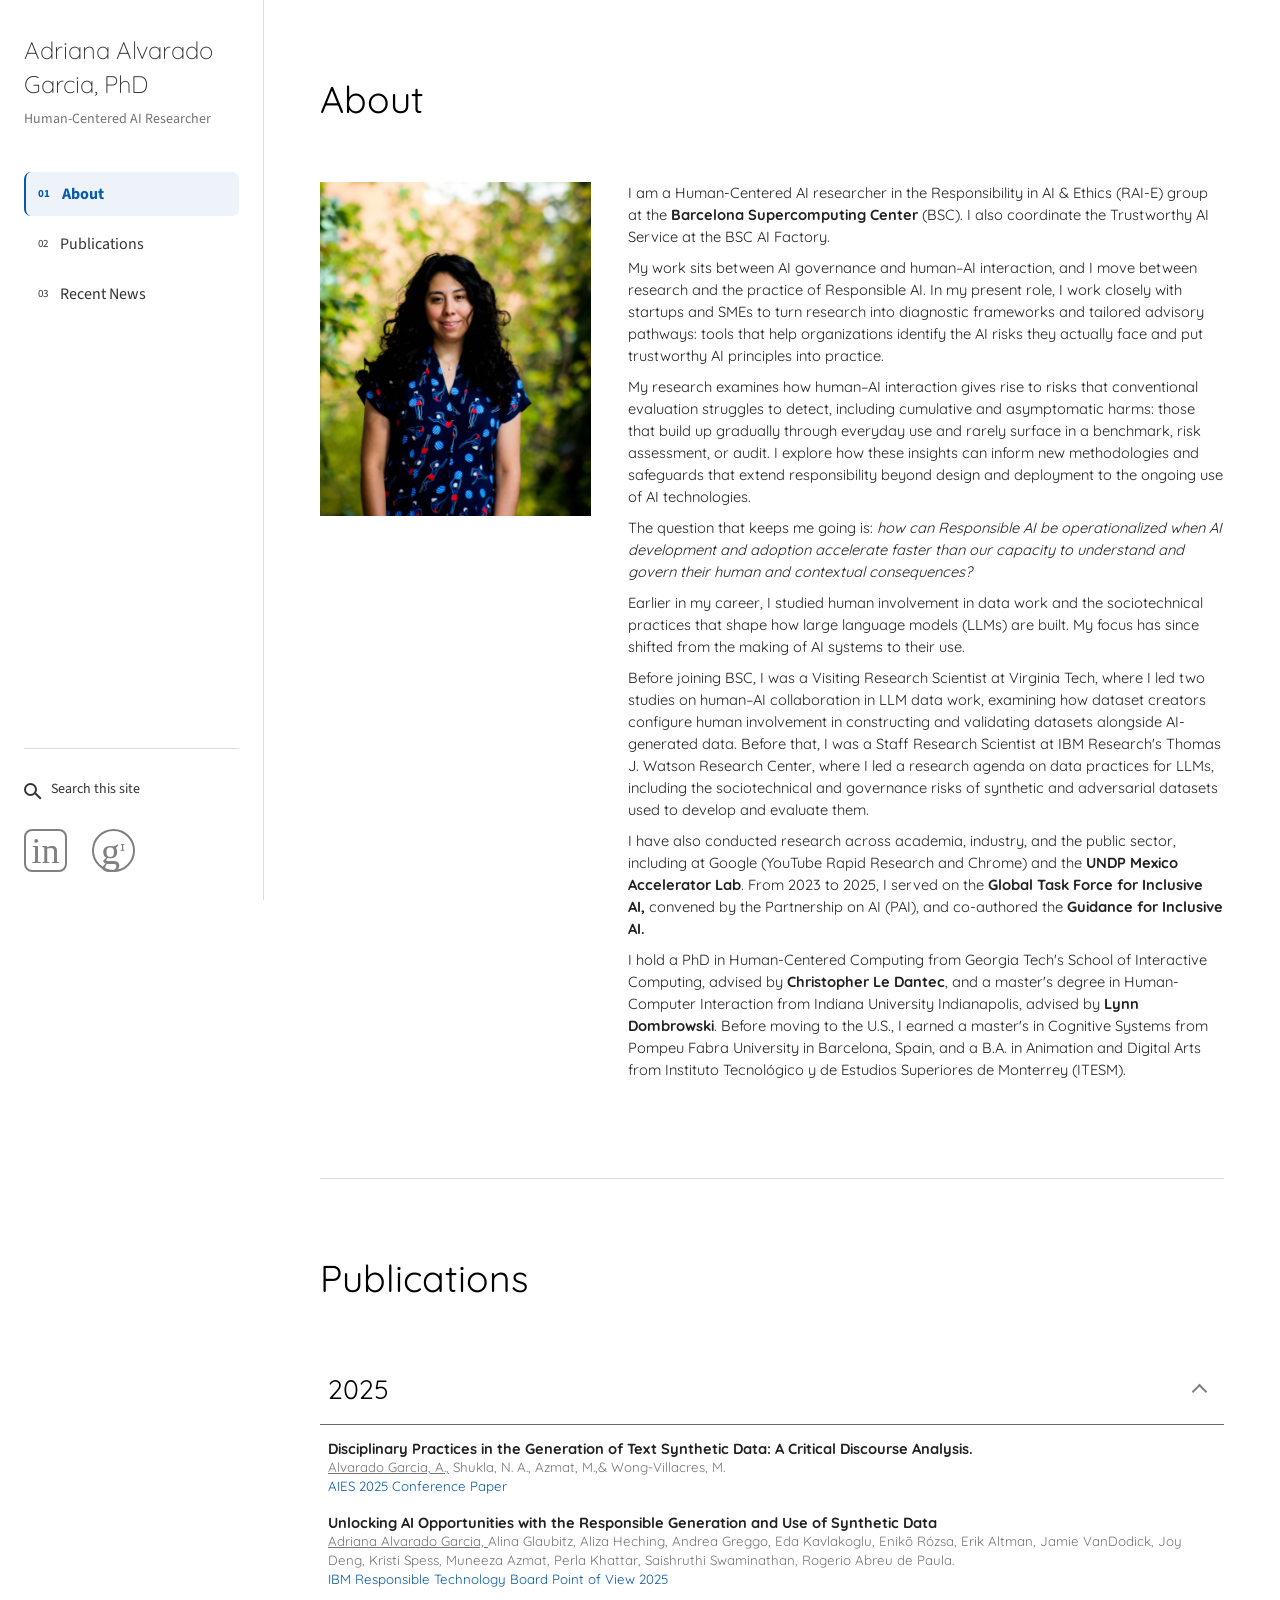
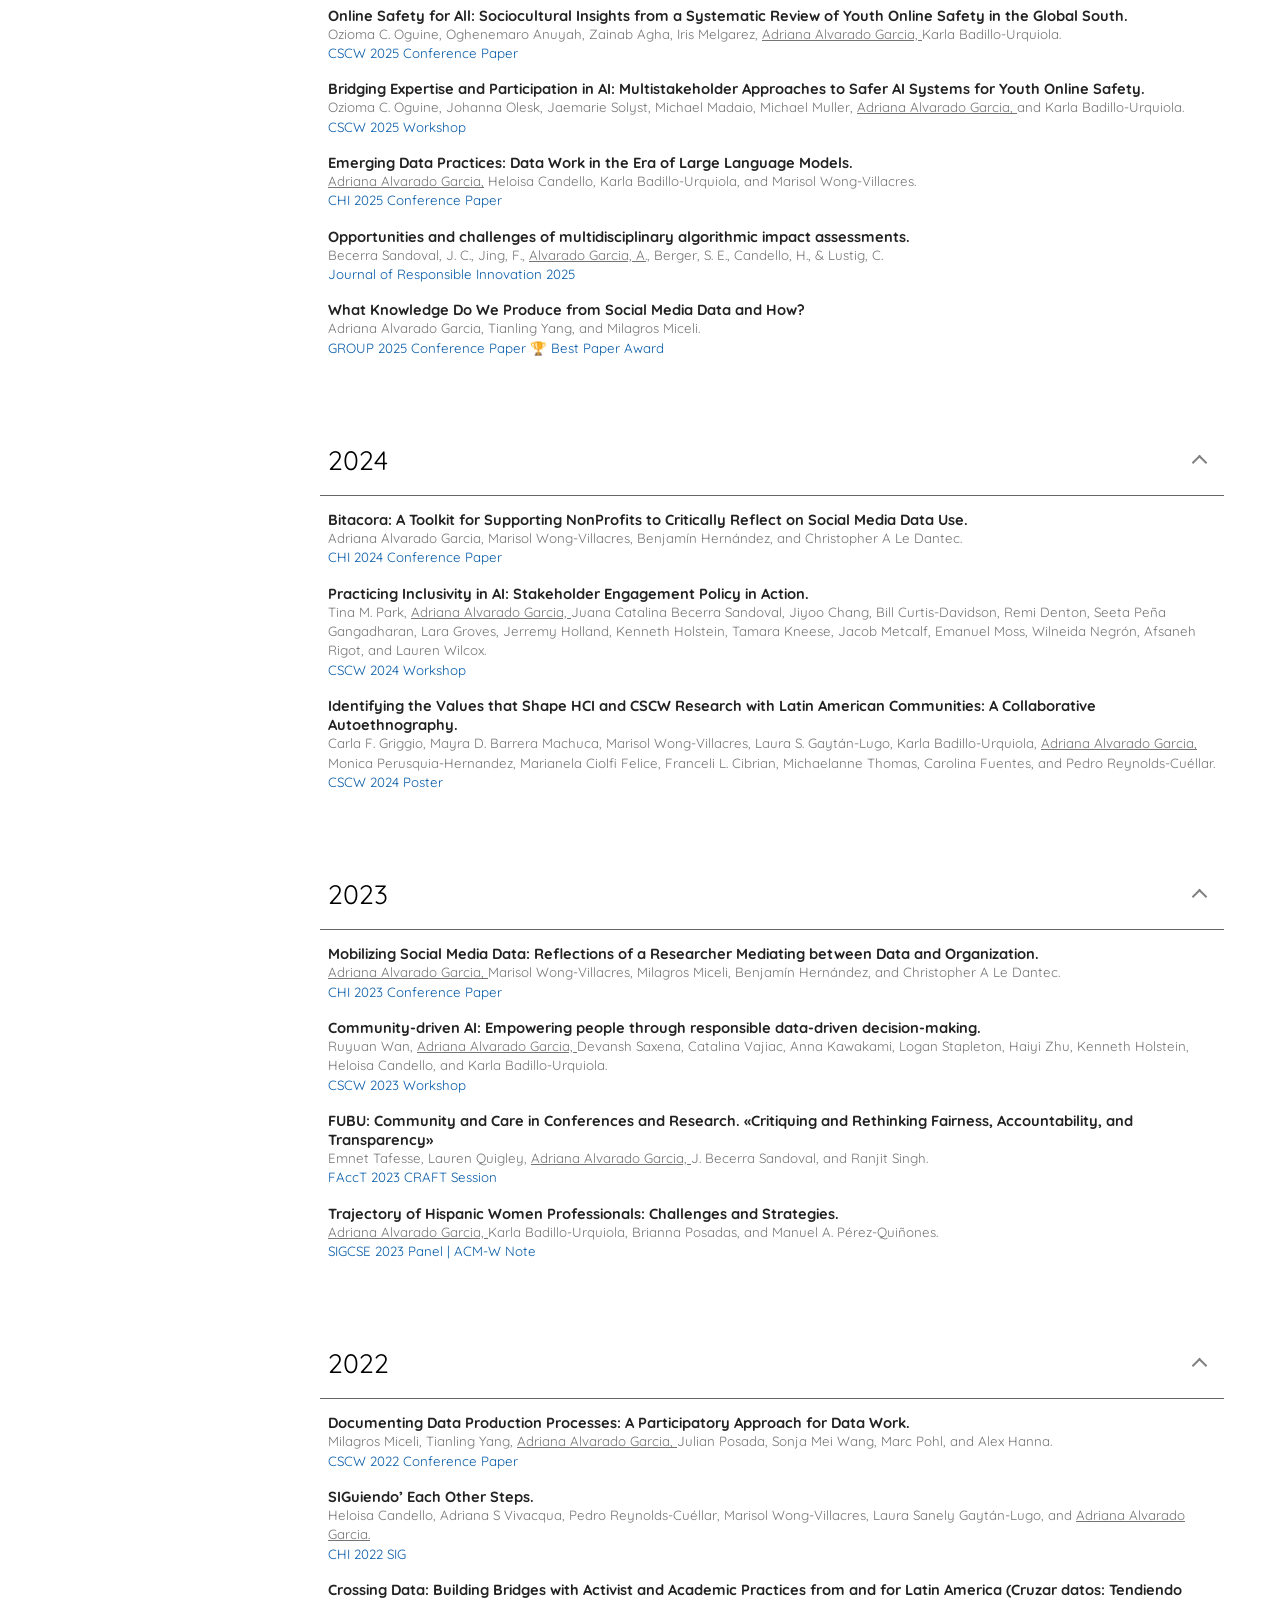
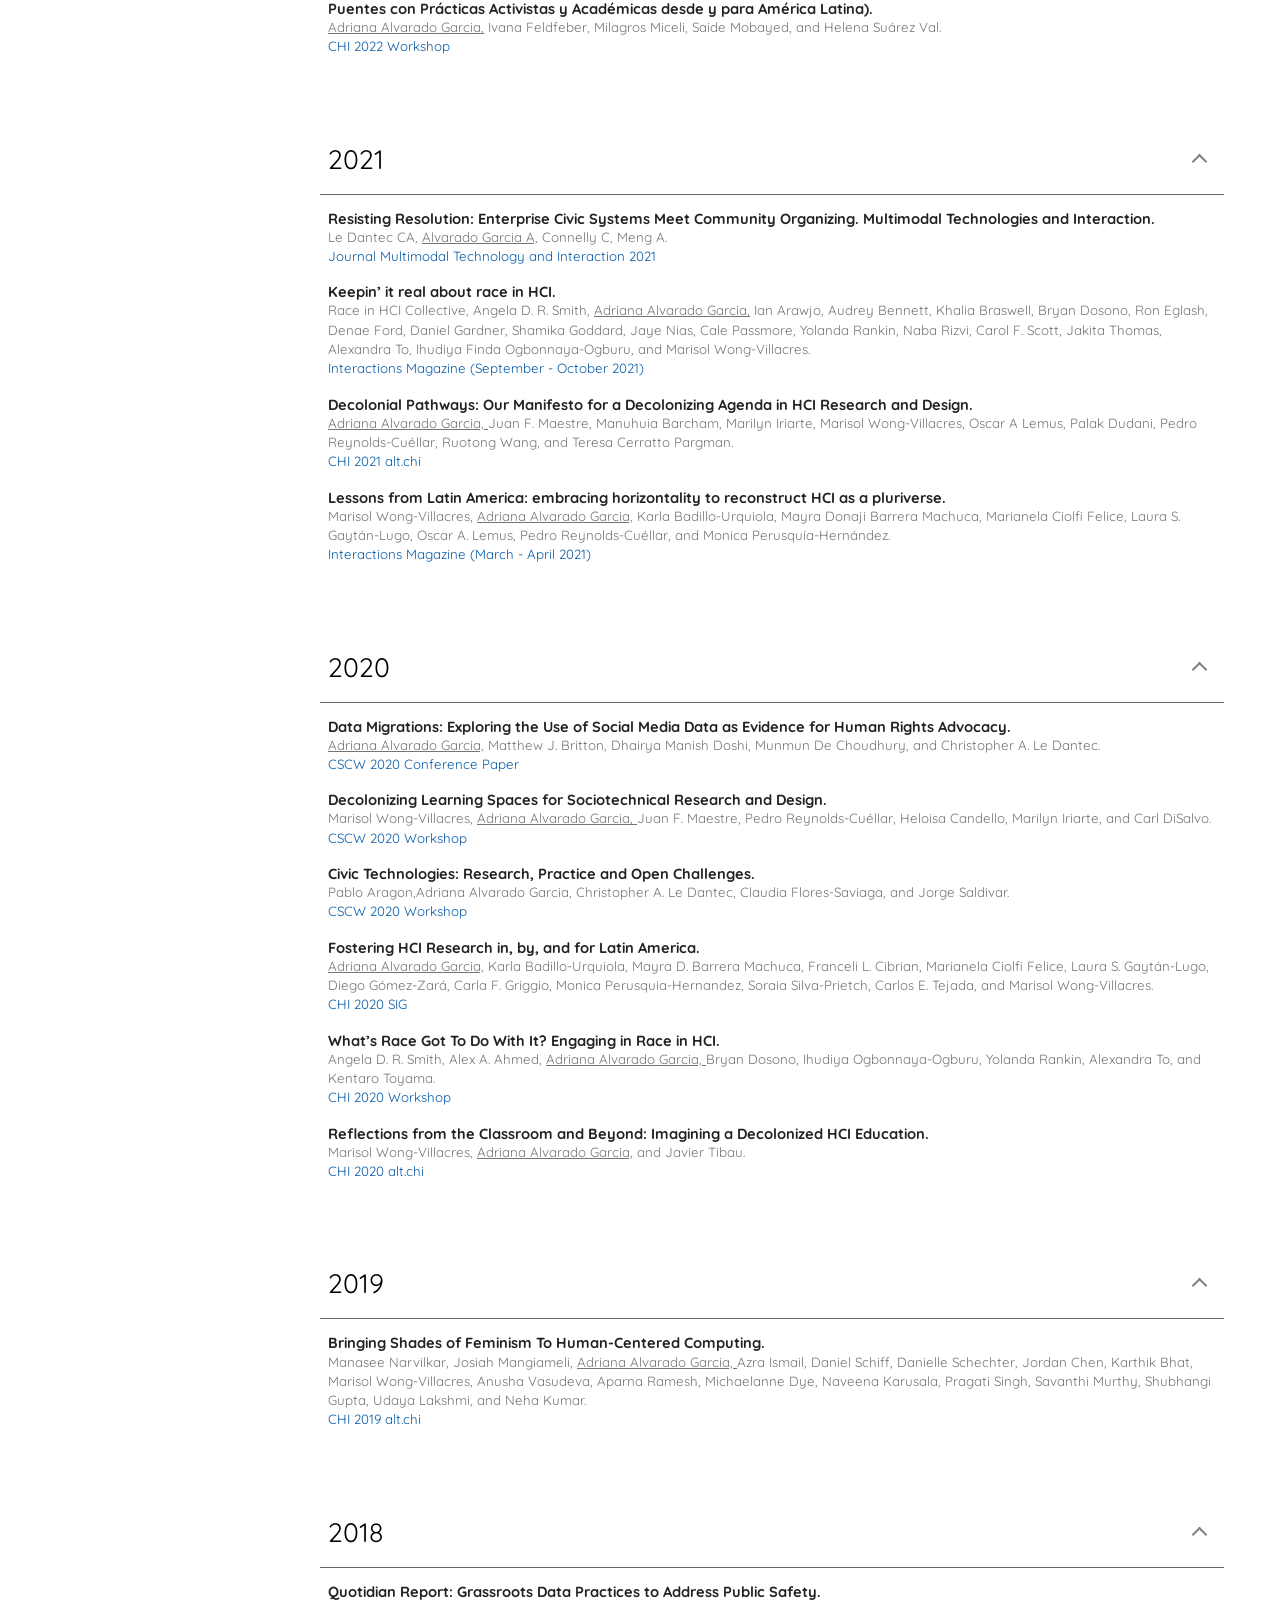
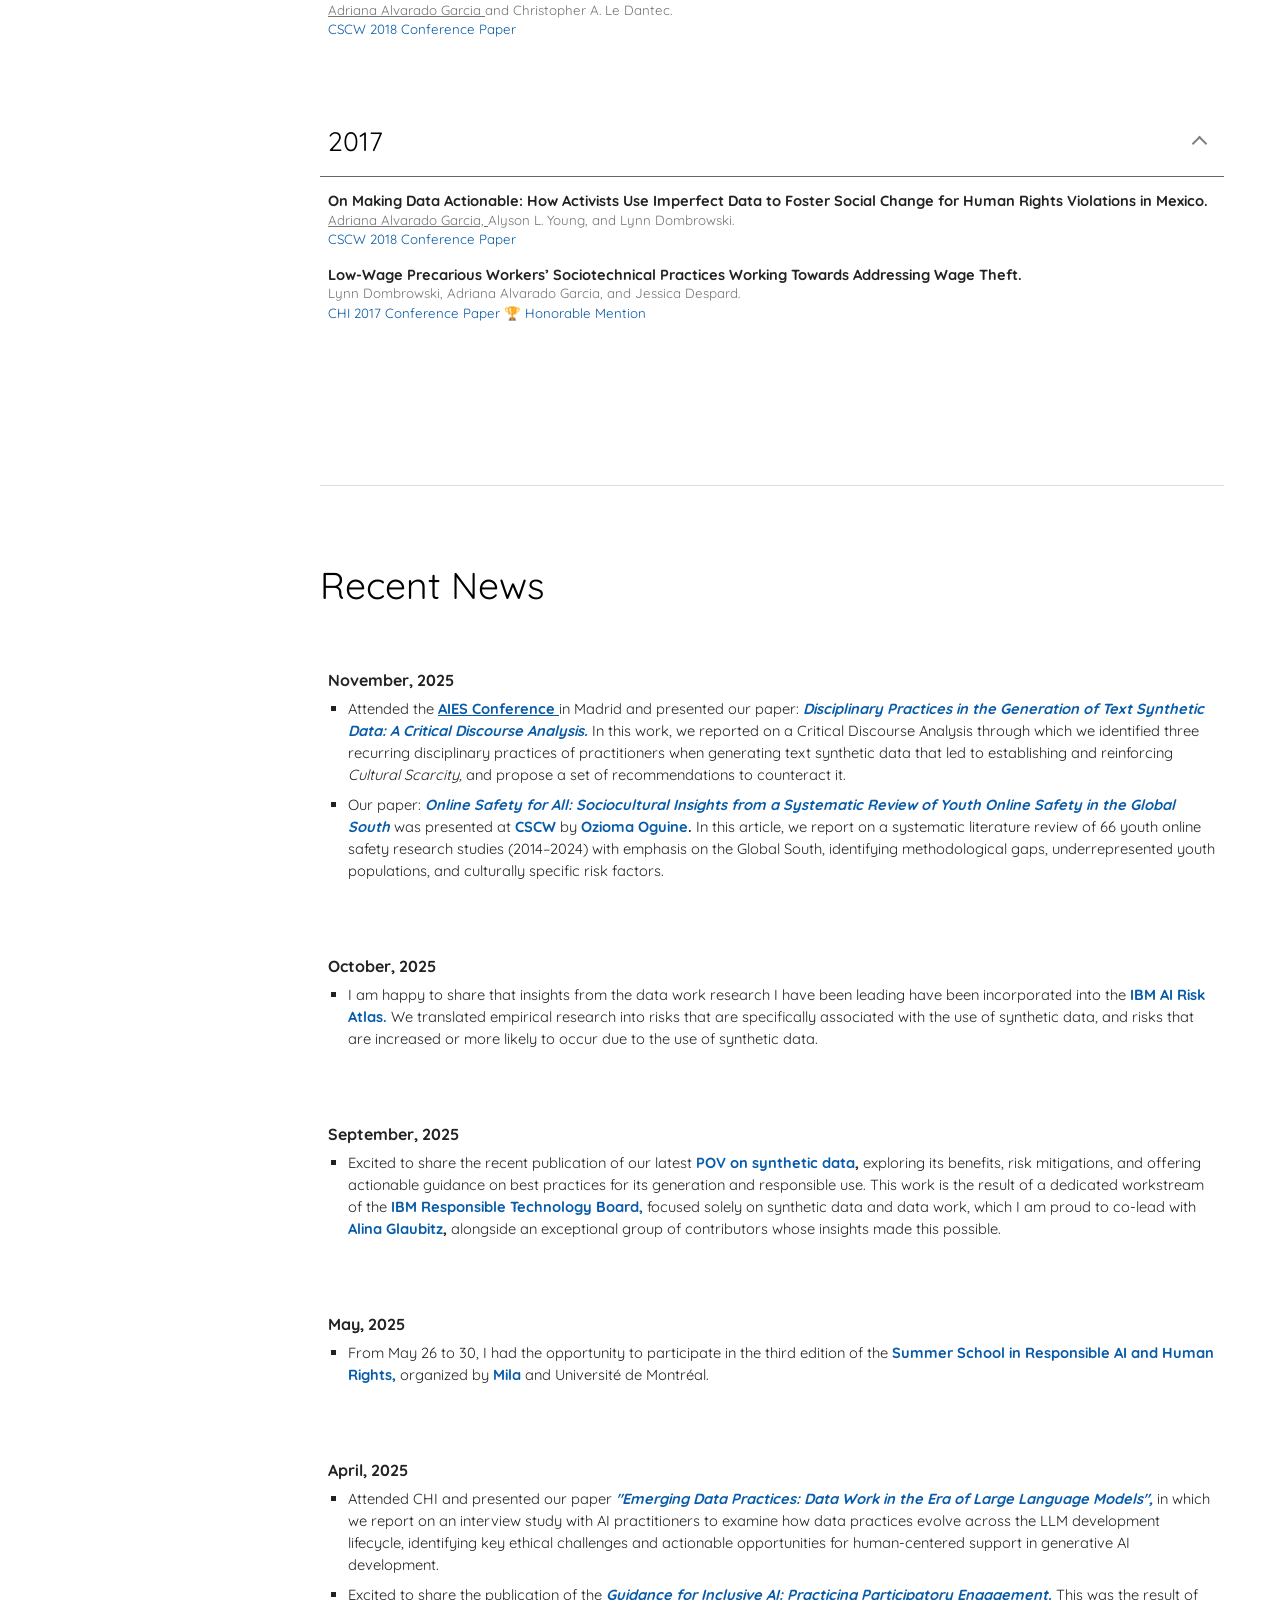
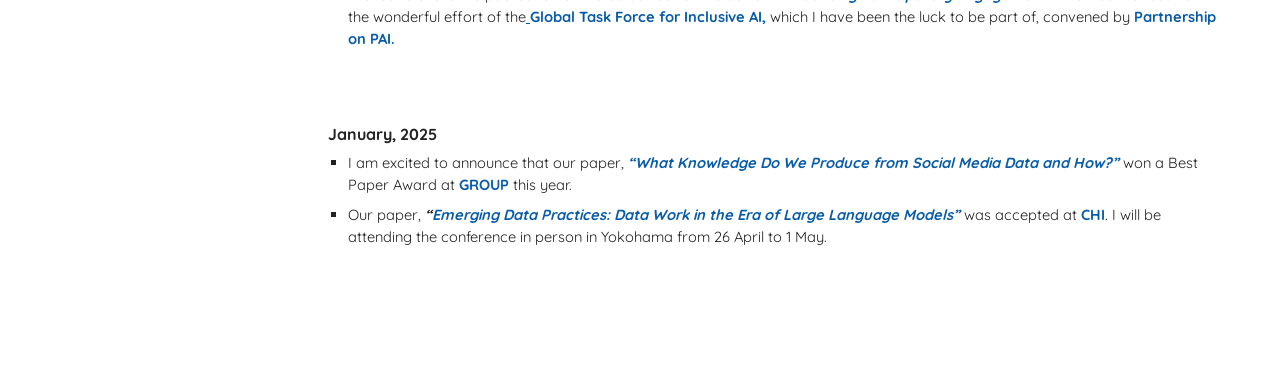
==== commit 525f2f19: "Update biography with BSC role and Responsible AI research" ====
--- a/index.html
+++ b/index.html
@@ -3,7 +3,7 @@
 <head>
   <meta charset="UTF-8">
   <meta name="viewport" content="width=device-width, initial-scale=1">
-  <meta name="description" content="Adriana Alvarado Garcia — HCI research scientist. About, publications, and recent news.">
+  <meta name="description" content="Adriana Alvarado Garcia — Human-Centered AI Researcher. About, publications, and recent news.">
   <title>Adriana Alvarado Garcia, PhD</title>
   <link rel="preconnect" href="https://fonts.googleapis.com">
   <link rel="preconnect" href="https://fonts.gstatic.com" crossorigin>
@@ -59,44 +59,63 @@
         <section class="biography" aria-label="About Adriana">
           <!-- Edit the biography paragraphs below. -->
           <p>
-            I am a HCI research scientist working at the intersection of data work, sociotechnical systems, and
-            community-based research.
+            I am a Human-Centered AI researcher in the Responsibility in AI &amp; Ethics (RAI-E) group at the
+            <a href="https://www.bsc.es/">Barcelona Supercomputing Center</a> (BSC). I also coordinate the
+            Trustworthy AI Service at the BSC AI Factory.
           </p>
 
           <p>
-            For the past eight years, my work has focused on understanding how data is produced, interpreted, and
-            governed across organizational and institutional contexts. My doctoral research examined the ecosystem
-            of norms, values, and practices that technologists navigate when integrating social media data into
-            institutional settings. After graduate school, I joined the <a
-            href="https://research.ibm.com/labs/yorktown-heights"><strong>IBM Thomas J. Watson Research
-            Center,</strong></a> where I worked as a Staff Research Scientist as part of the <a
-            href="https://research.ibm.com/topics/responsible-technology"><strong>Responsible Technology team.
-            </strong></a>There, I led a comprehensive research agenda focused on <em>data work and data
-            practices</em> for LLMs, which consisted of examining the sociotechnical and governance risks of
-            synthetic and adversarial datasets used in developing and evaluating LLMs.
+            My work sits between AI governance and human–AI interaction, and I move between research and the
+            practice of Responsible AI. In my present role, I work closely with startups and SMEs to turn research
+            into diagnostic frameworks and tailored advisory pathways: tools that help organizations identify the
+            AI risks they actually face and put trustworthy AI principles into practice.
           </p>
 
           <p>
-            Additionally, I have conducted research on impact assessments for emerging technologies and on how
-            youth safety is conceptualized and addressed in generative AI technologies (funded by the <a
-            href="https://ethics.nd.edu/assets/605840/final_2023_24_tel_annual_report.pdf"><strong>Notre Dame-IBM
-            Technology Ethics Lab</strong></a>). These insights had inform the design of methodologies to
-            strengthen the evaluation practices of generative AI systems.
+            My research examines how human–AI interaction gives rise to risks that conventional evaluation
+            struggles to detect, including cumulative and asymptomatic harms: those that build up gradually
+            through everyday use and rarely surface in a benchmark, risk assessment, or audit. I explore how these
+            insights can inform new methodologies and safeguards that extend responsibility beyond design and
+            deployment to the ongoing use of AI technologies.
           </p>
 
           <p>
-            Alongside my academic work, I have conducted research across industry and public-sector settings,
-            including at Google (YouTube Rapid Research and Chrome), IBM Research, and the <a
-            href="https://www.undp.org/acceleratorlabs/undp-mexico-accelerator-lab"><strong>UNDP Mexico Accelerator
-            Lab. </strong></a>
+            The question that keeps me going is: <em>how can Responsible AI be operationalized when AI development
+            and adoption accelerate faster than our capacity to understand and govern their human and contextual
+            consequences?</em>
           </p>
 
           <p>
-            I hold a PhD in Human-Centered Computing from Georgia Tech’s School of Interactive Computing, advised
-            by <a href="https://www.khoury.northeastern.edu/people/chris-le-dantec/"><strong>Christopher Le
-            Dantec,</strong></a> and a master’s degree in Human-Computer Interaction from Indiana University
-            Indianapolis, advised by <a href="https://www.cc.gatech.edu/people/lynn-dombrowski"><strong>Lynn
-            Dombrowski.</strong></a> Before moving to the U.S., I earned a master’s in Cognitive Systems from
+            Earlier in my career, I studied human involvement in data work and the sociotechnical practices that
+            shape how large language models (LLMs) are built. My focus has since shifted from the making of AI
+            systems to their use.
+          </p>
+
+          <p>
+            Before joining BSC, I was a Visiting Research Scientist at Virginia Tech, where I led two studies on
+            human–AI collaboration in LLM data work, examining how dataset creators configure human involvement
+            in constructing and validating datasets alongside AI-generated data. Before that, I was a Staff
+            Research Scientist at IBM Research's Thomas J. Watson Research Center, where I led a research agenda
+            on data practices for LLMs, including the sociotechnical and governance risks of synthetic and
+            adversarial datasets used to develop and evaluate them.
+          </p>
+
+          <p>
+            I have also conducted research across academia, industry, and the public sector, including at Google
+            (YouTube Rapid Research and Chrome) and the
+            <a href="https://www.undp.org/acceleratorlabs/undp-mexico-accelerator-lab">UNDP Mexico Accelerator Lab</a>.
+            From 2023 to 2025, I served on the
+            <a href="https://partnershiponai.org/global-task-force-for-inclusive-ai/">Global Task Force for Inclusive AI,</a>
+            convened by the Partnership on AI (PAI), and co-authored the
+            <a href="https://partnershiponai.org/guidance-for-inclusive-ai/">Guidance for Inclusive AI.</a>
+          </p>
+
+          <p>
+            I hold a PhD in Human-Centered Computing from Georgia Tech's School of Interactive Computing, advised
+            by <a href="https://www.khoury.northeastern.edu/people/chris-le-dantec/">Christopher Le Dantec</a>,
+            and a master's degree in Human-Computer Interaction from Indiana University Indianapolis, advised by
+            <a href="https://www.cc.gatech.edu/people/lynn-dombrowski">Lynn Dombrowski</a>. Before moving to the U.S.,
+            I earned a master's in Cognitive Systems from
             Pompeu Fabra University in Barcelona, Spain, and a B.A. in Animation and Digital Arts from Instituto
             Tecnológico y de Estudios Superiores de Monterrey (ITESM).
           </p>
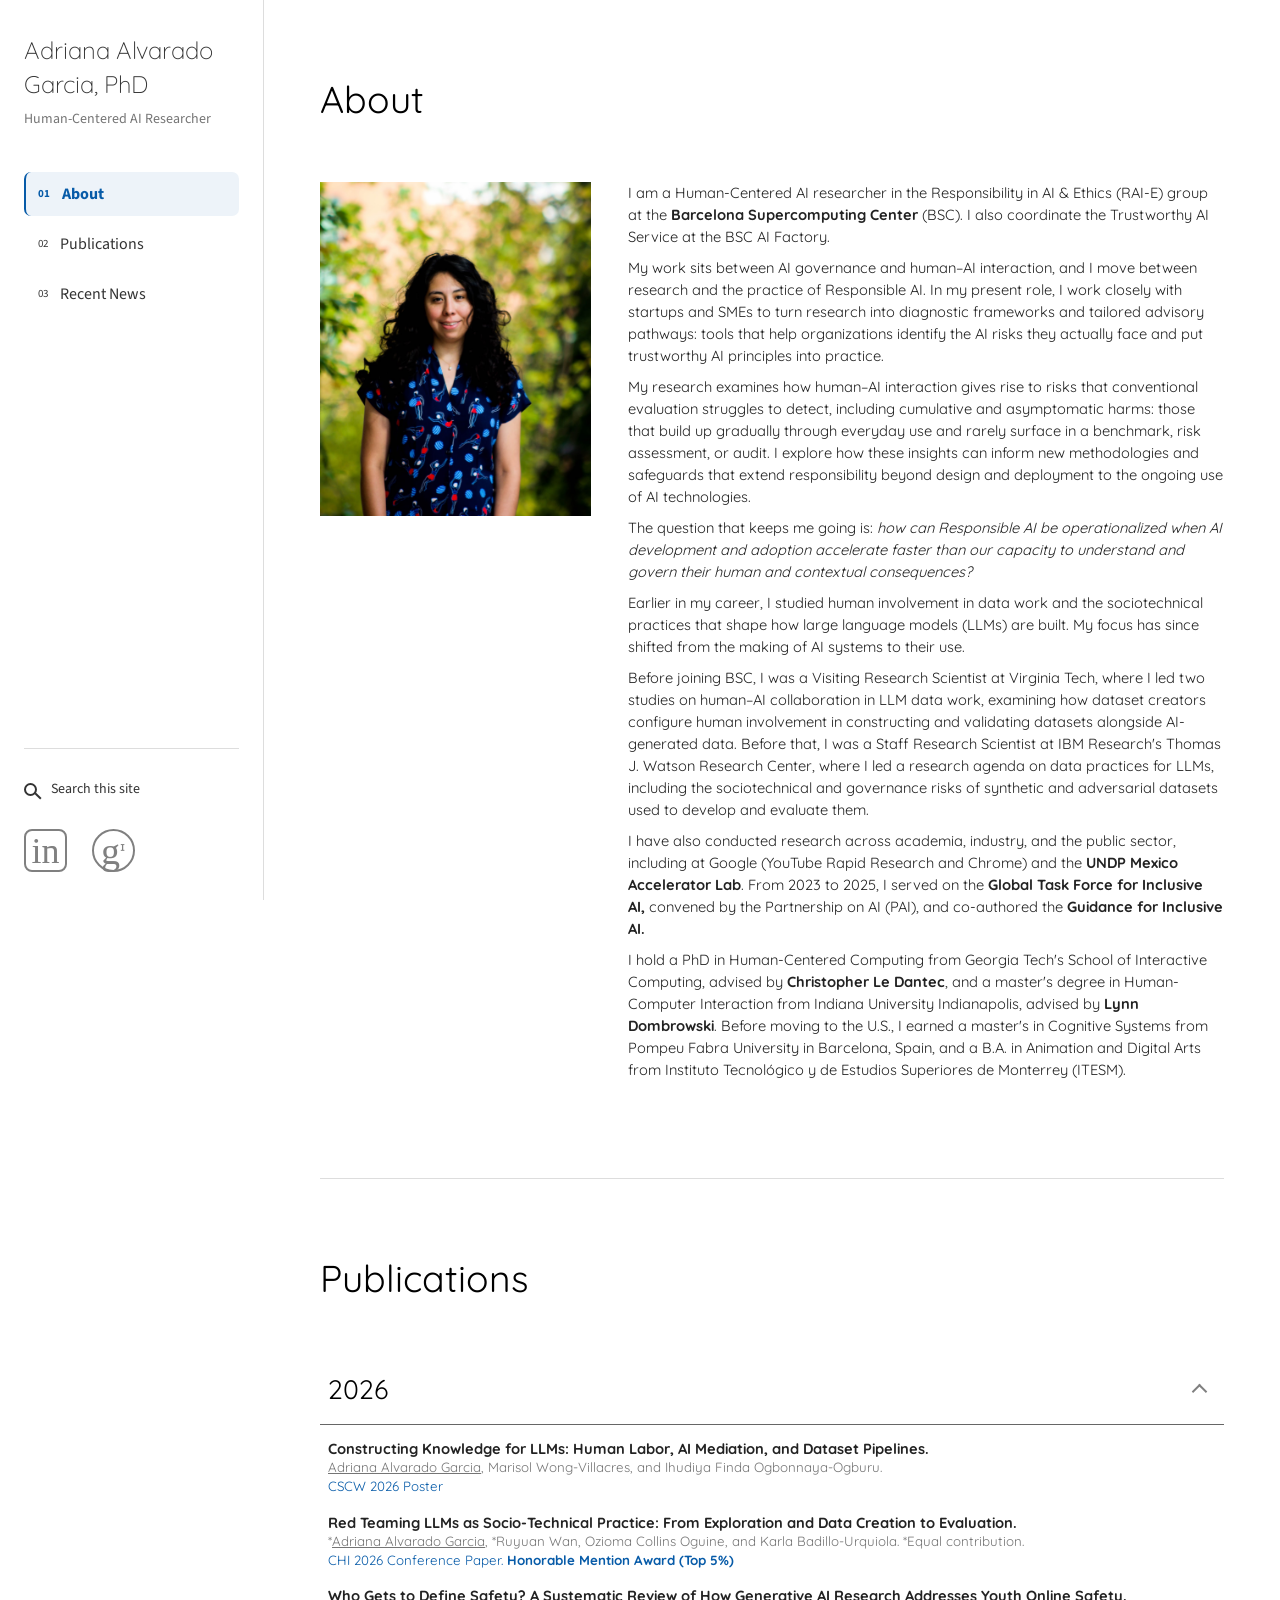
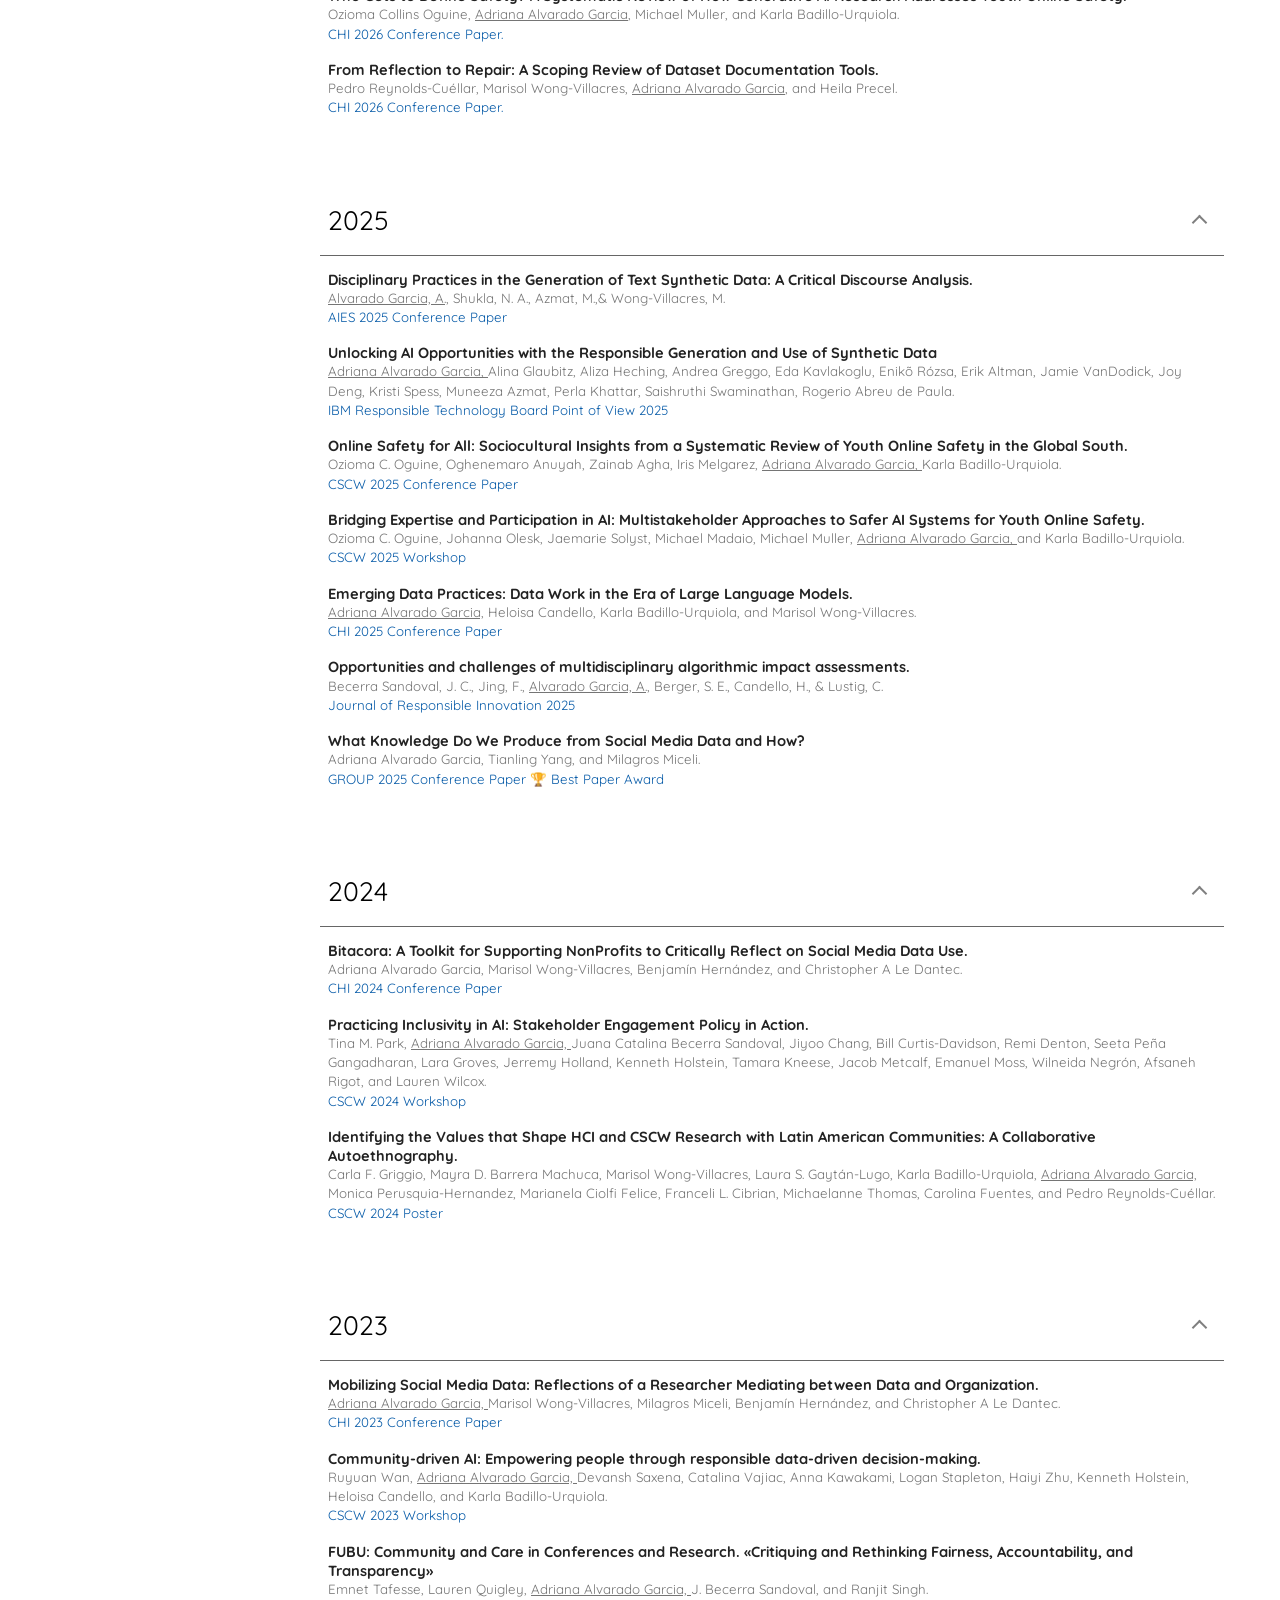
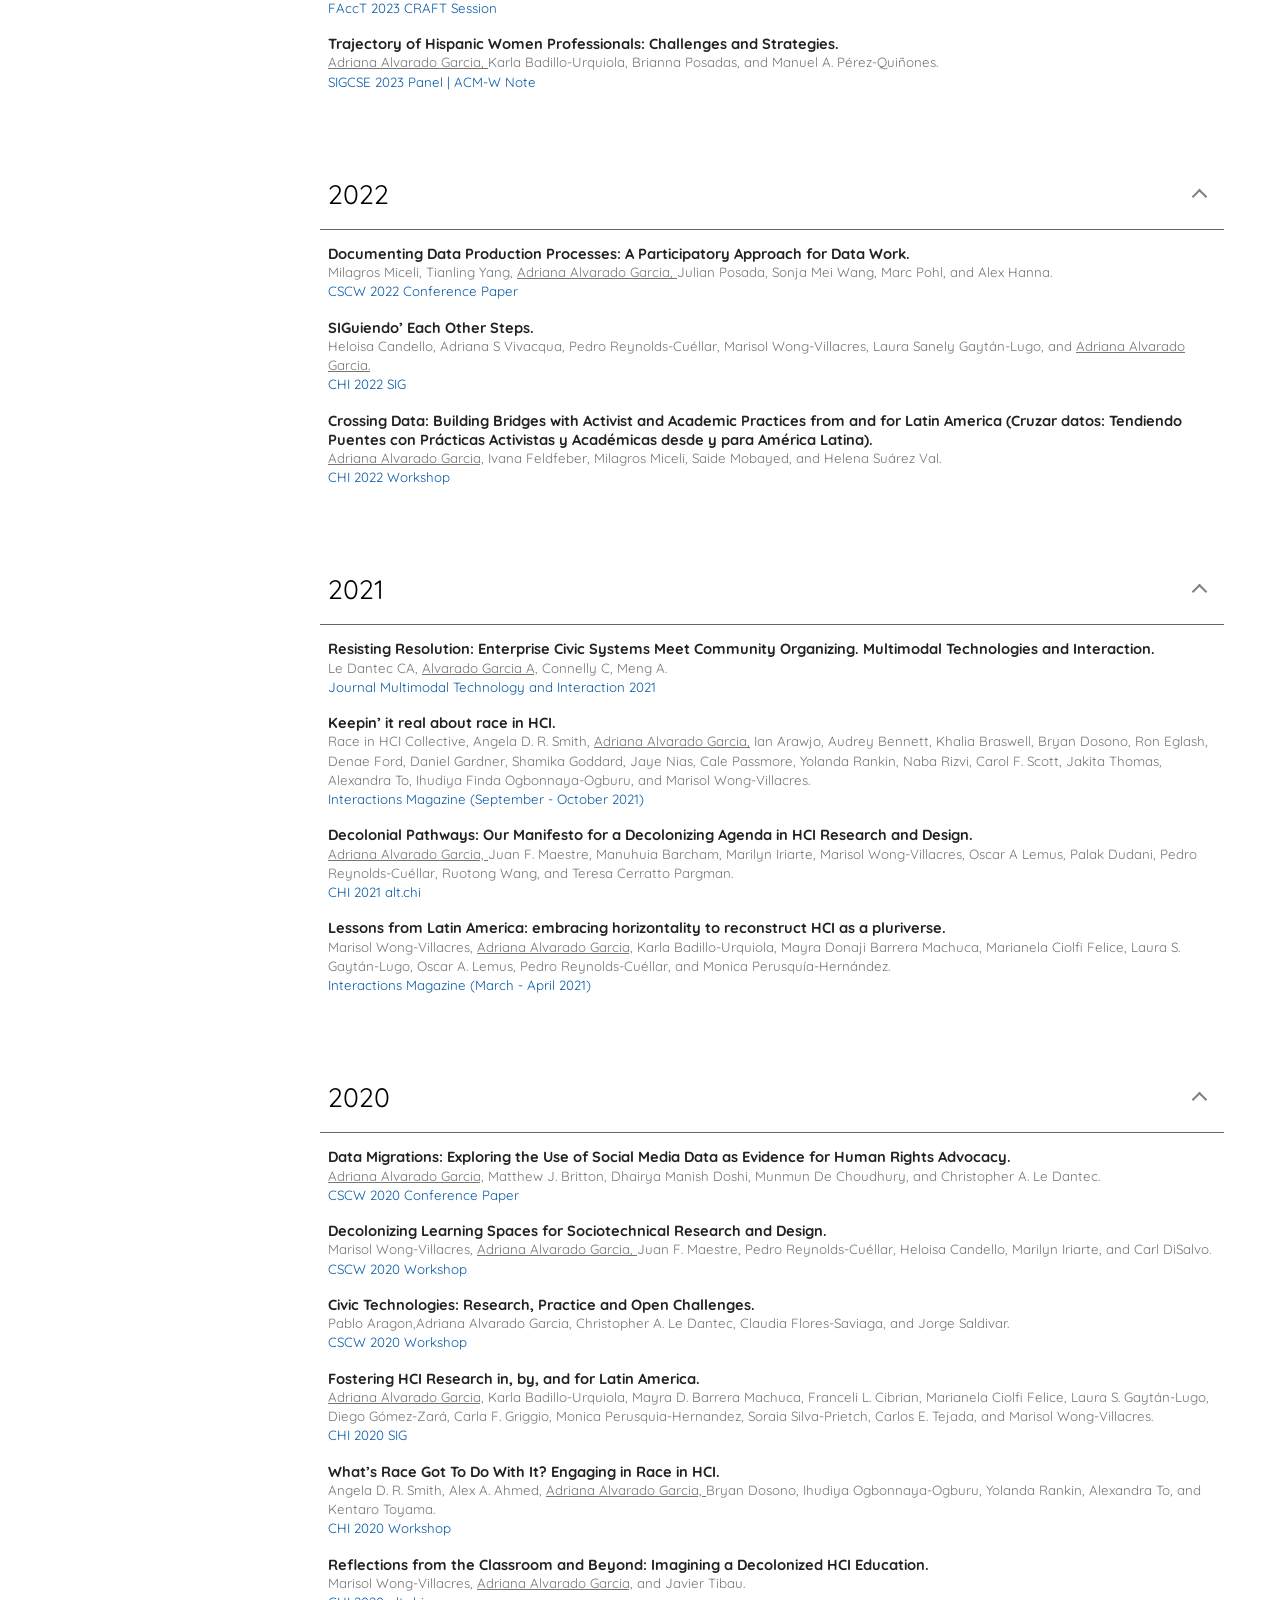
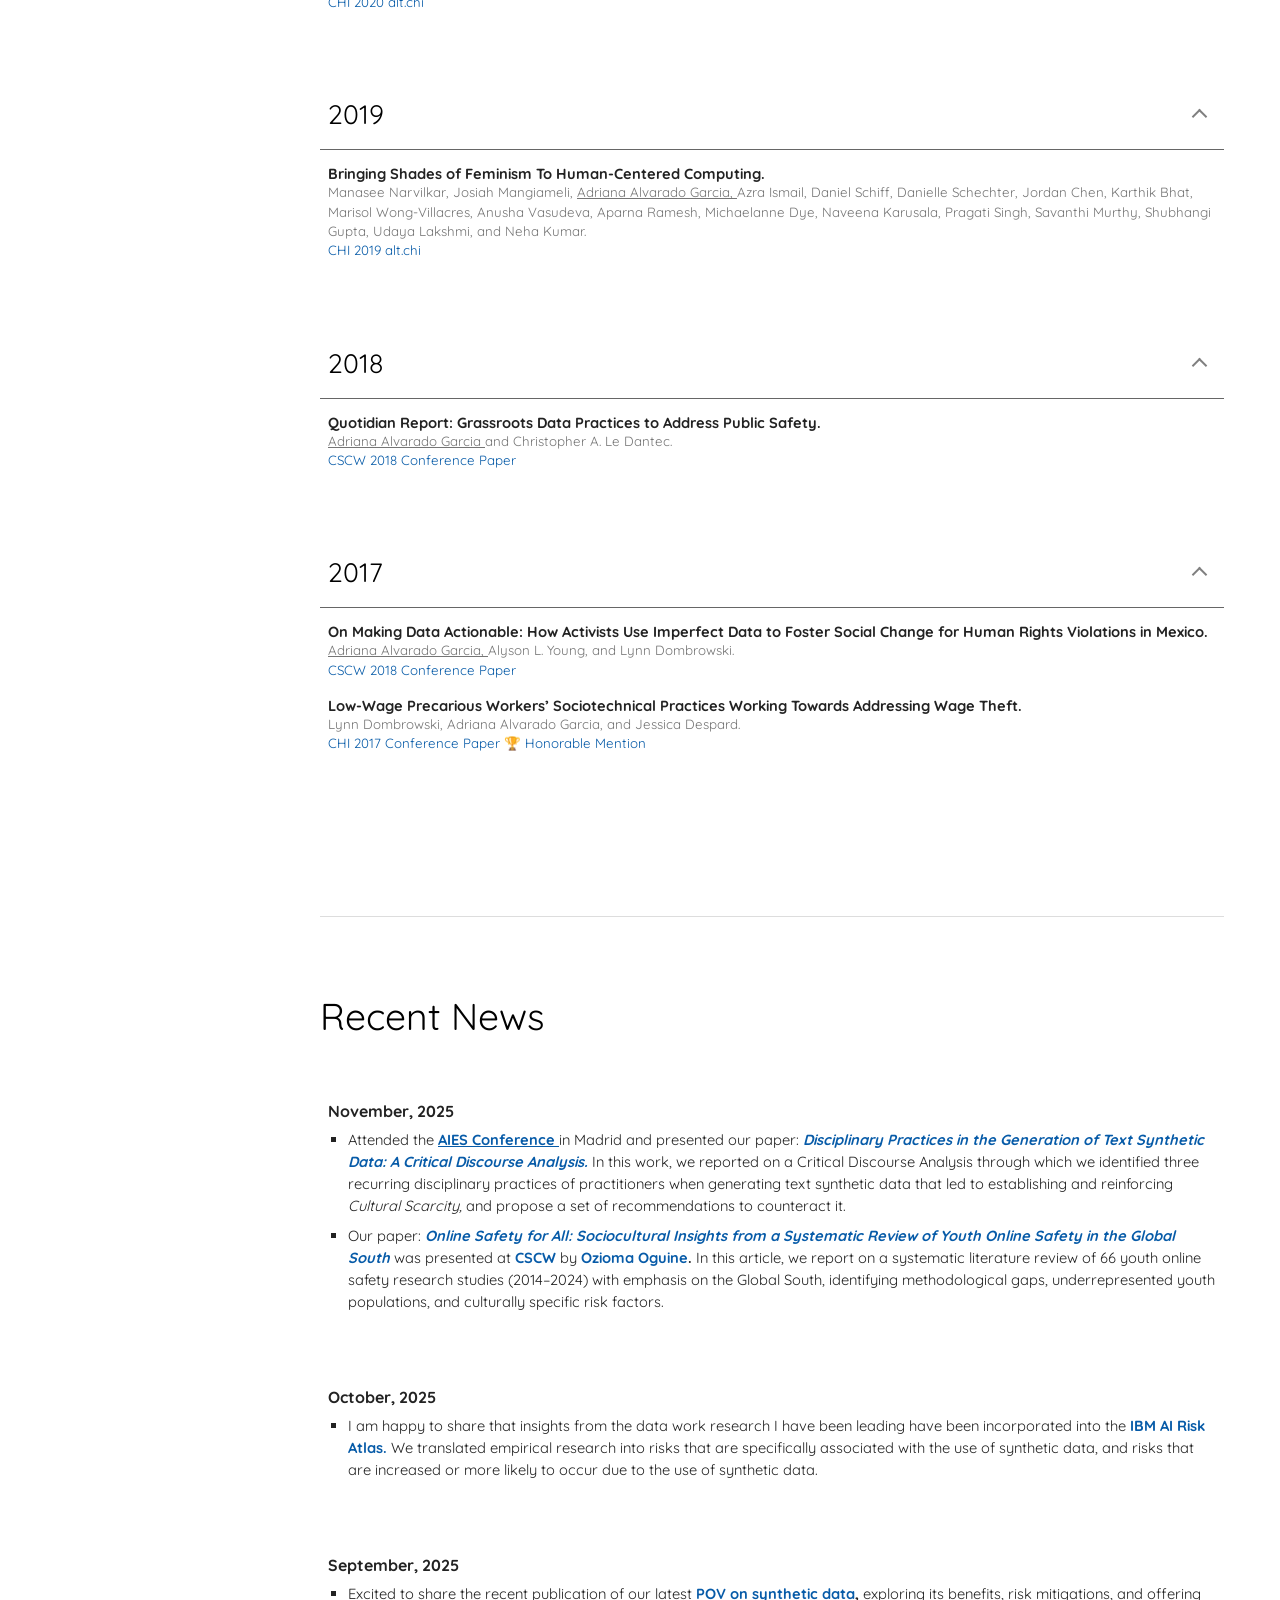
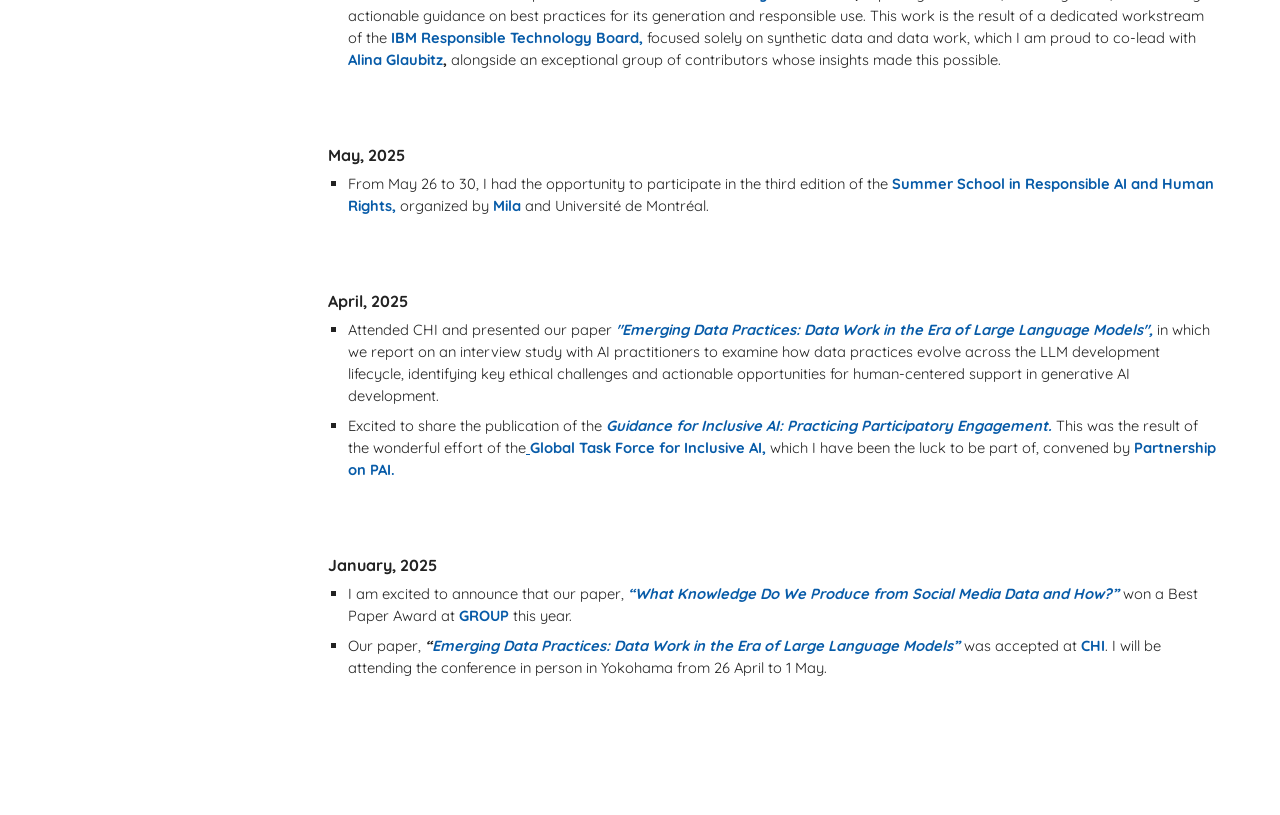
==== commit ad8330cf: "Add 2026 publications and honorable mention award" ====
--- a/index.html
+++ b/index.html
@@ -127,6 +127,63 @@
       <h2 id="publications-heading" class="section-title">Publications</h2>
 
       <!-- Years are expanded initially. Remove 'open' to collapse a year by default. -->
+      <!-- 2026: copy an article block to add a publication. -->
+      <details class="publication-year" id="year-2026" open>
+        <summary><h3>2026</h3></summary>
+        <article class="publication">
+          <h4>
+            <a href="https://dl.acm.org/doi/10.1145/3785651.3831487">Constructing Knowledge for LLMs:
+            Human Labor, AI Mediation, and Dataset Pipelines.</a>
+          </h4>
+          <p class="authors">
+            <u>Adriana Alvarado Garcia</u>, Marisol Wong-Villacres, and Ihudiya Finda Ogbonnaya-Ogburu.
+          </p>
+          <p class="venue">
+            CSCW 2026 Poster
+          </p>
+        </article>
+
+        <article class="publication">
+          <h4>
+            <a href="https://dl.acm.org/doi/10.1145/3772318.3790792">Red Teaming LLMs as Socio-Technical
+            Practice: From Exploration and Data Creation to Evaluation.</a>
+          </h4>
+          <p class="authors">
+            *<u>Adriana Alvarado Garcia</u>, *Ruyuan Wan, Ozioma Collins Oguine, and Karla Badillo-Urquiola.
+            *Equal contribution.
+          </p>
+          <p class="venue">
+            CHI 2026 Conference Paper. <strong>Honorable Mention Award (Top 5%)</strong>
+          </p>
+        </article>
+
+        <article class="publication">
+          <h4>
+            <a href="https://dl.acm.org/doi/10.1145/3772318.3791346">Who Gets to Define Safety? A Systematic
+            Review of How Generative AI Research Addresses Youth Online Safety.</a>
+          </h4>
+          <p class="authors">
+            Ozioma Collins Oguine, <u>Adriana Alvarado Garcia</u>, Michael Muller, and Karla Badillo-Urquiola.
+          </p>
+          <p class="venue">
+            CHI 2026 Conference Paper.
+          </p>
+        </article>
+
+        <article class="publication">
+          <h4>
+            <a href="https://dl.acm.org/doi/10.1145/3772318.3791344">From Reflection to Repair: A Scoping
+            Review of Dataset Documentation Tools.</a>
+          </h4>
+          <p class="authors">
+            Pedro Reynolds-Cuéllar, Marisol Wong-Villacres, <u>Adriana Alvarado Garcia</u>, and Heila Precel.
+          </p>
+          <p class="venue">
+            CHI 2026 Conference Paper.
+          </p>
+        </article>
+      </details>
+
       <!-- 2025: copy an article block to add a publication. -->
       <details class="publication-year" id="year-2025" open>
         <summary><h3>2025</h3></summary>
